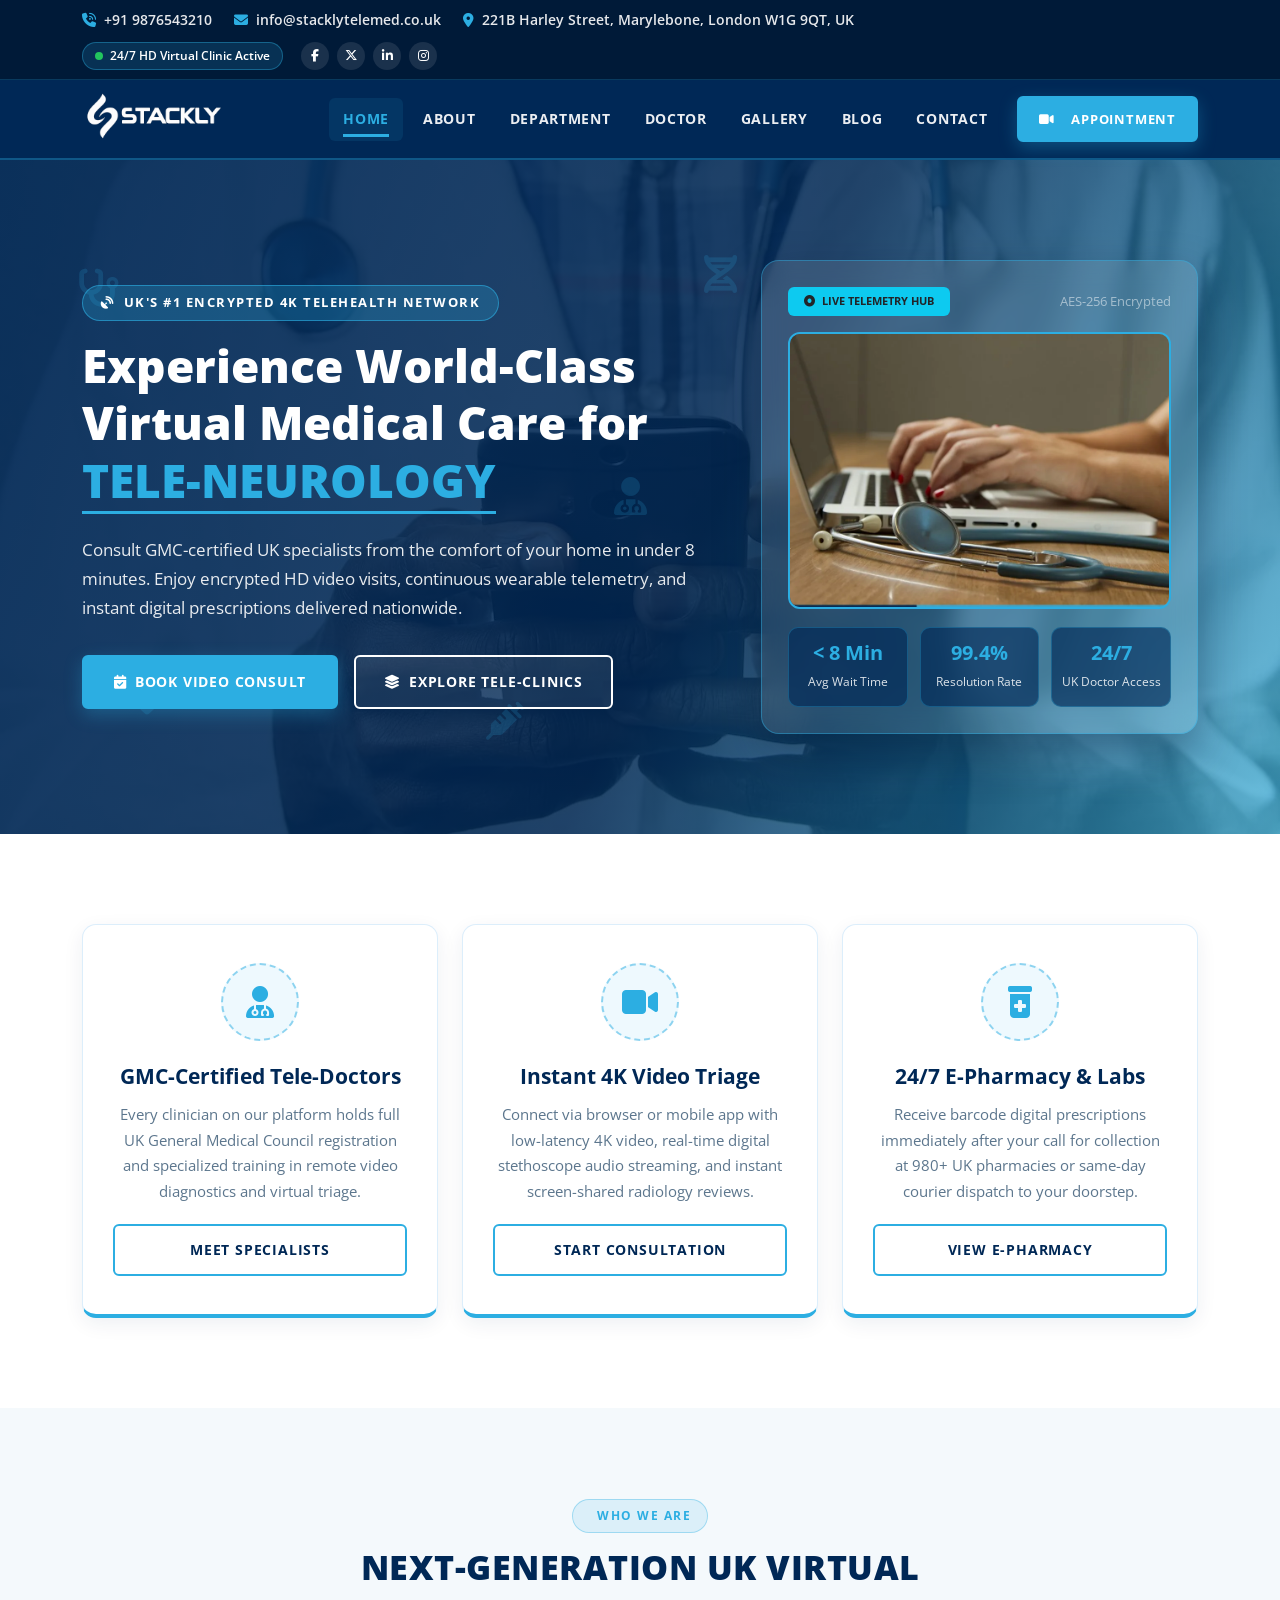
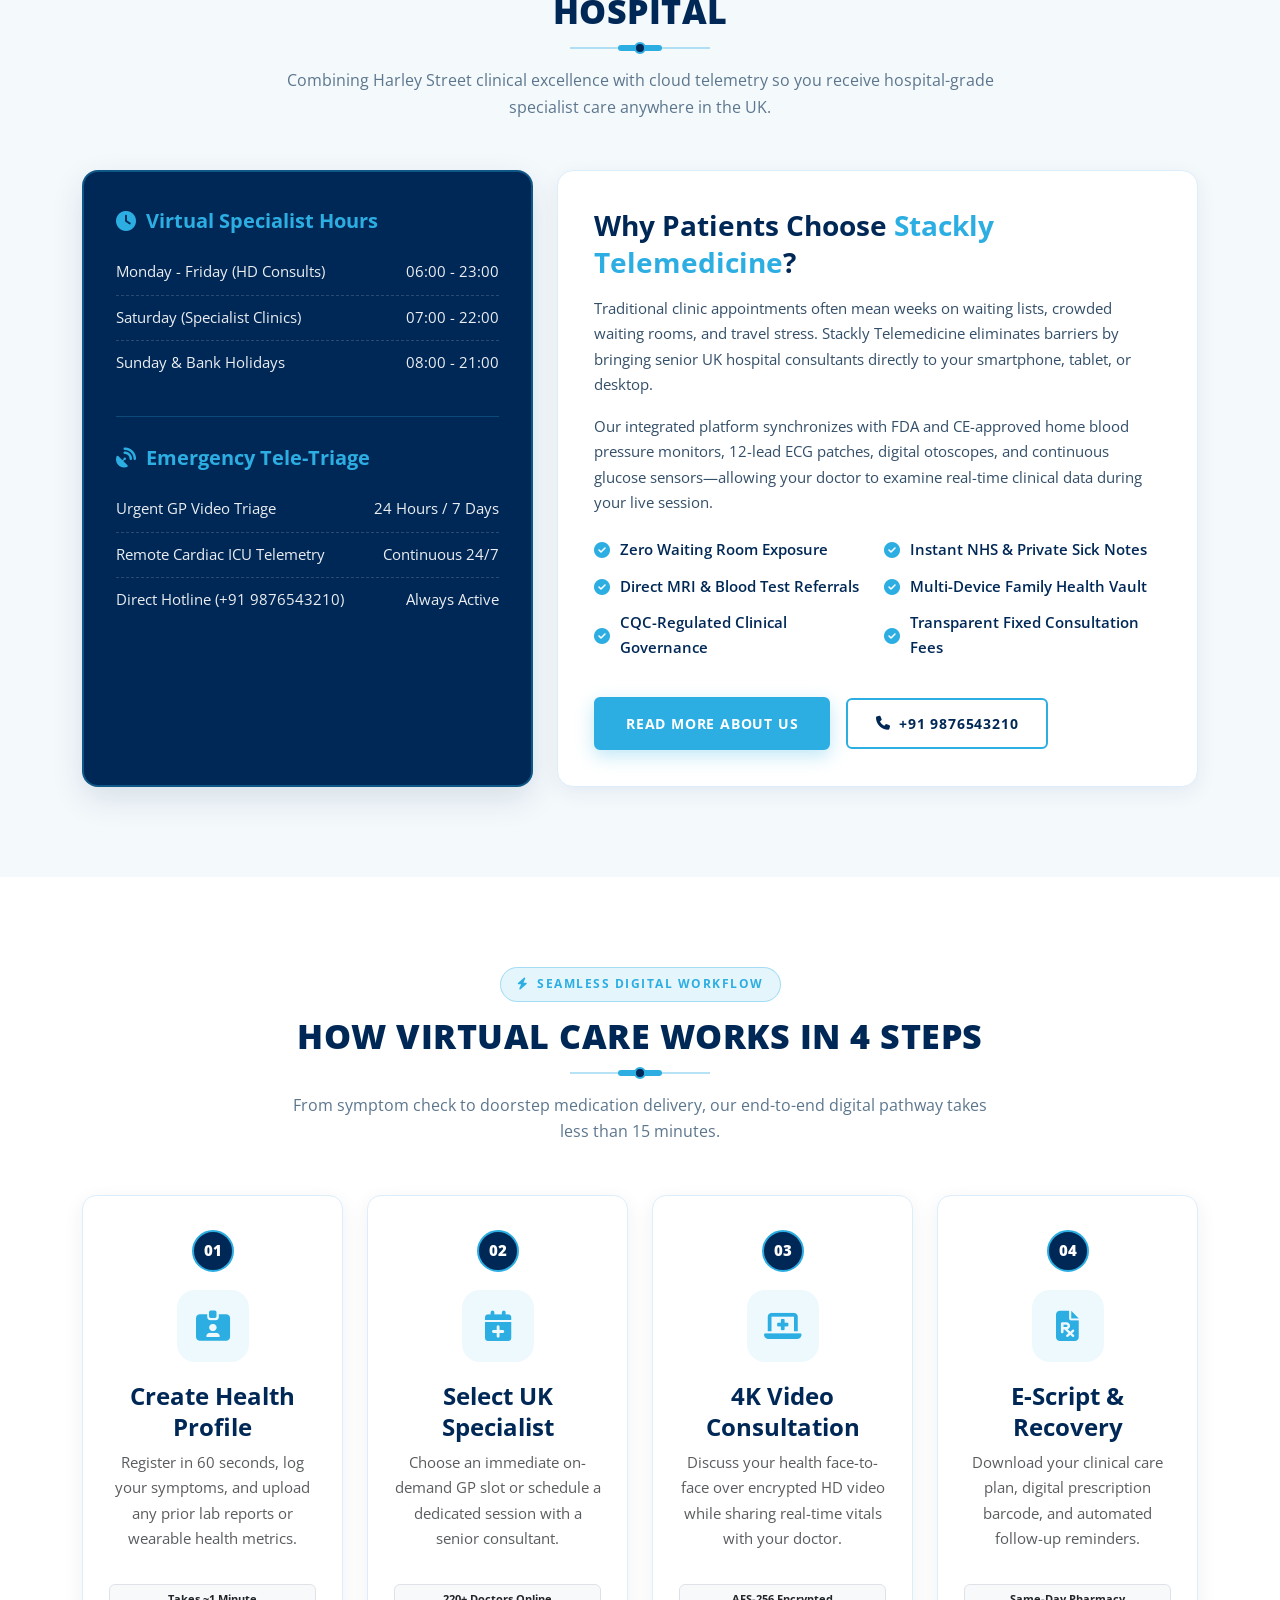
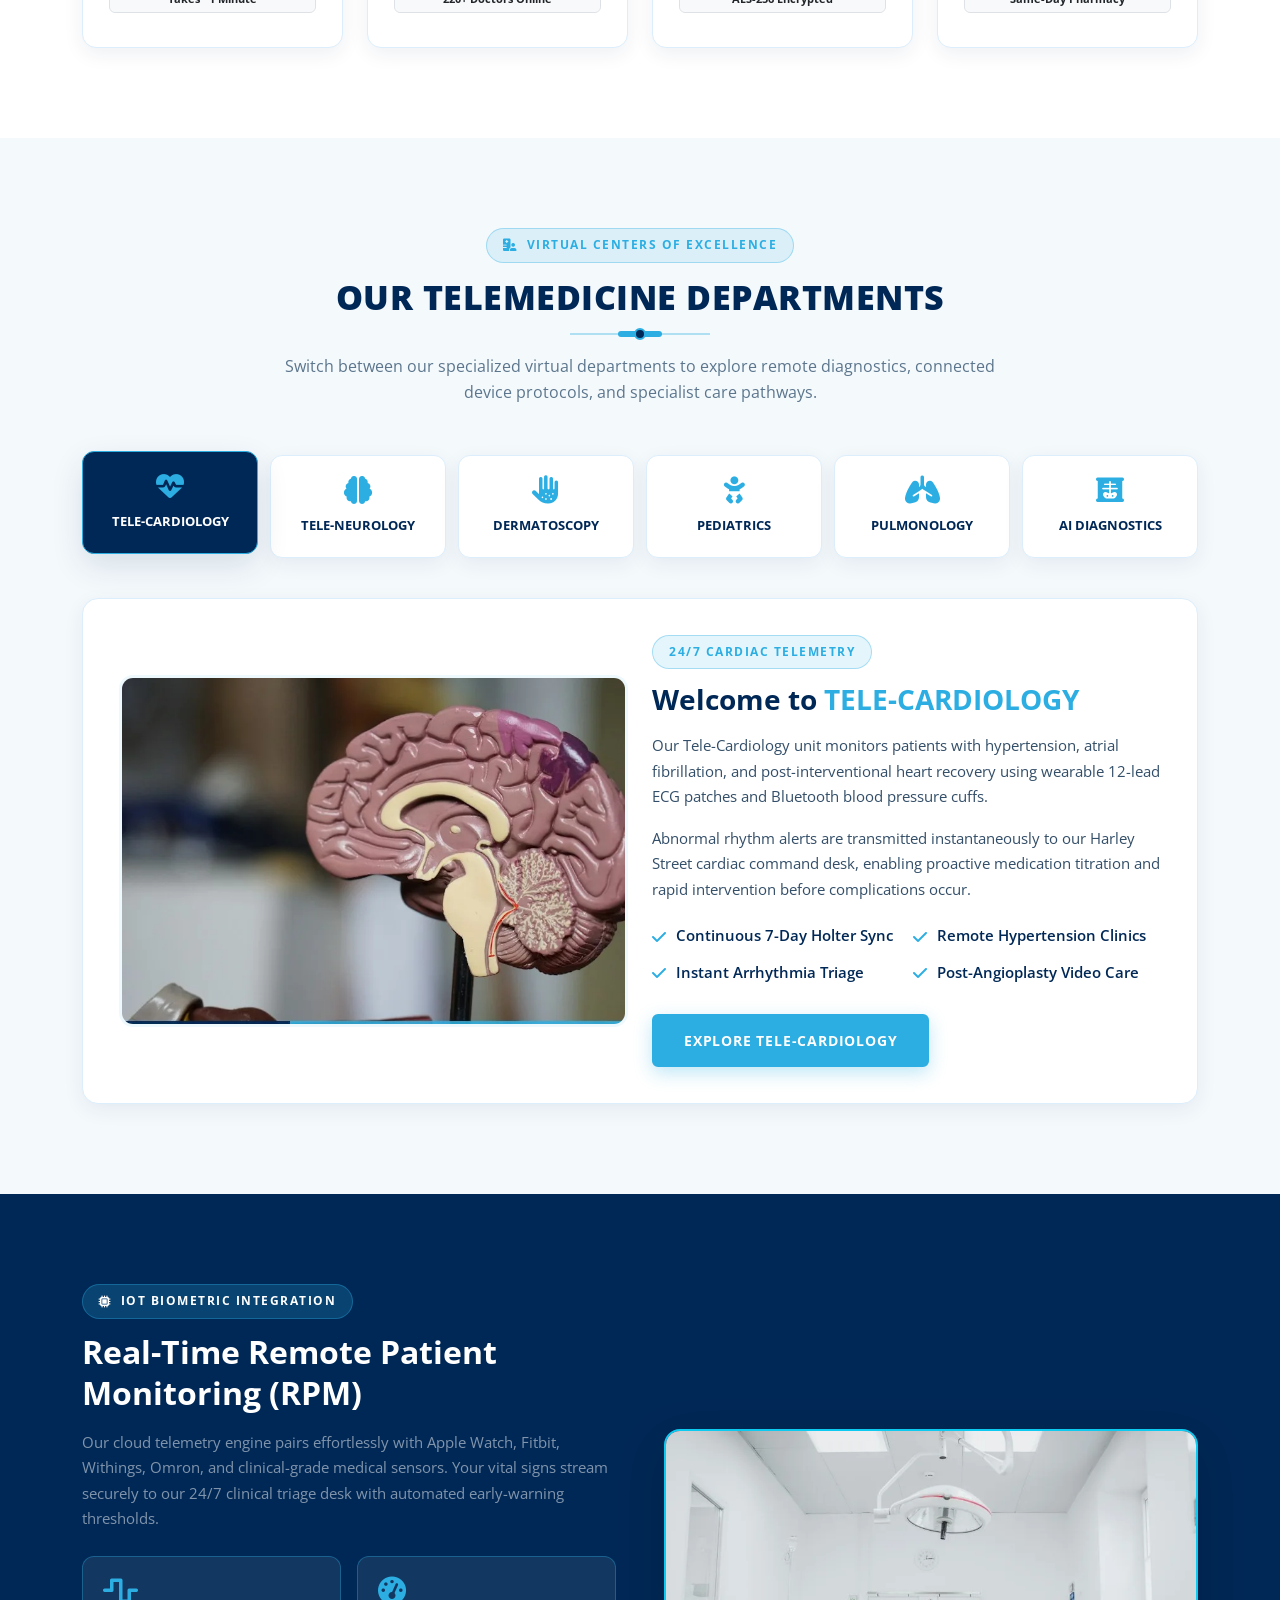
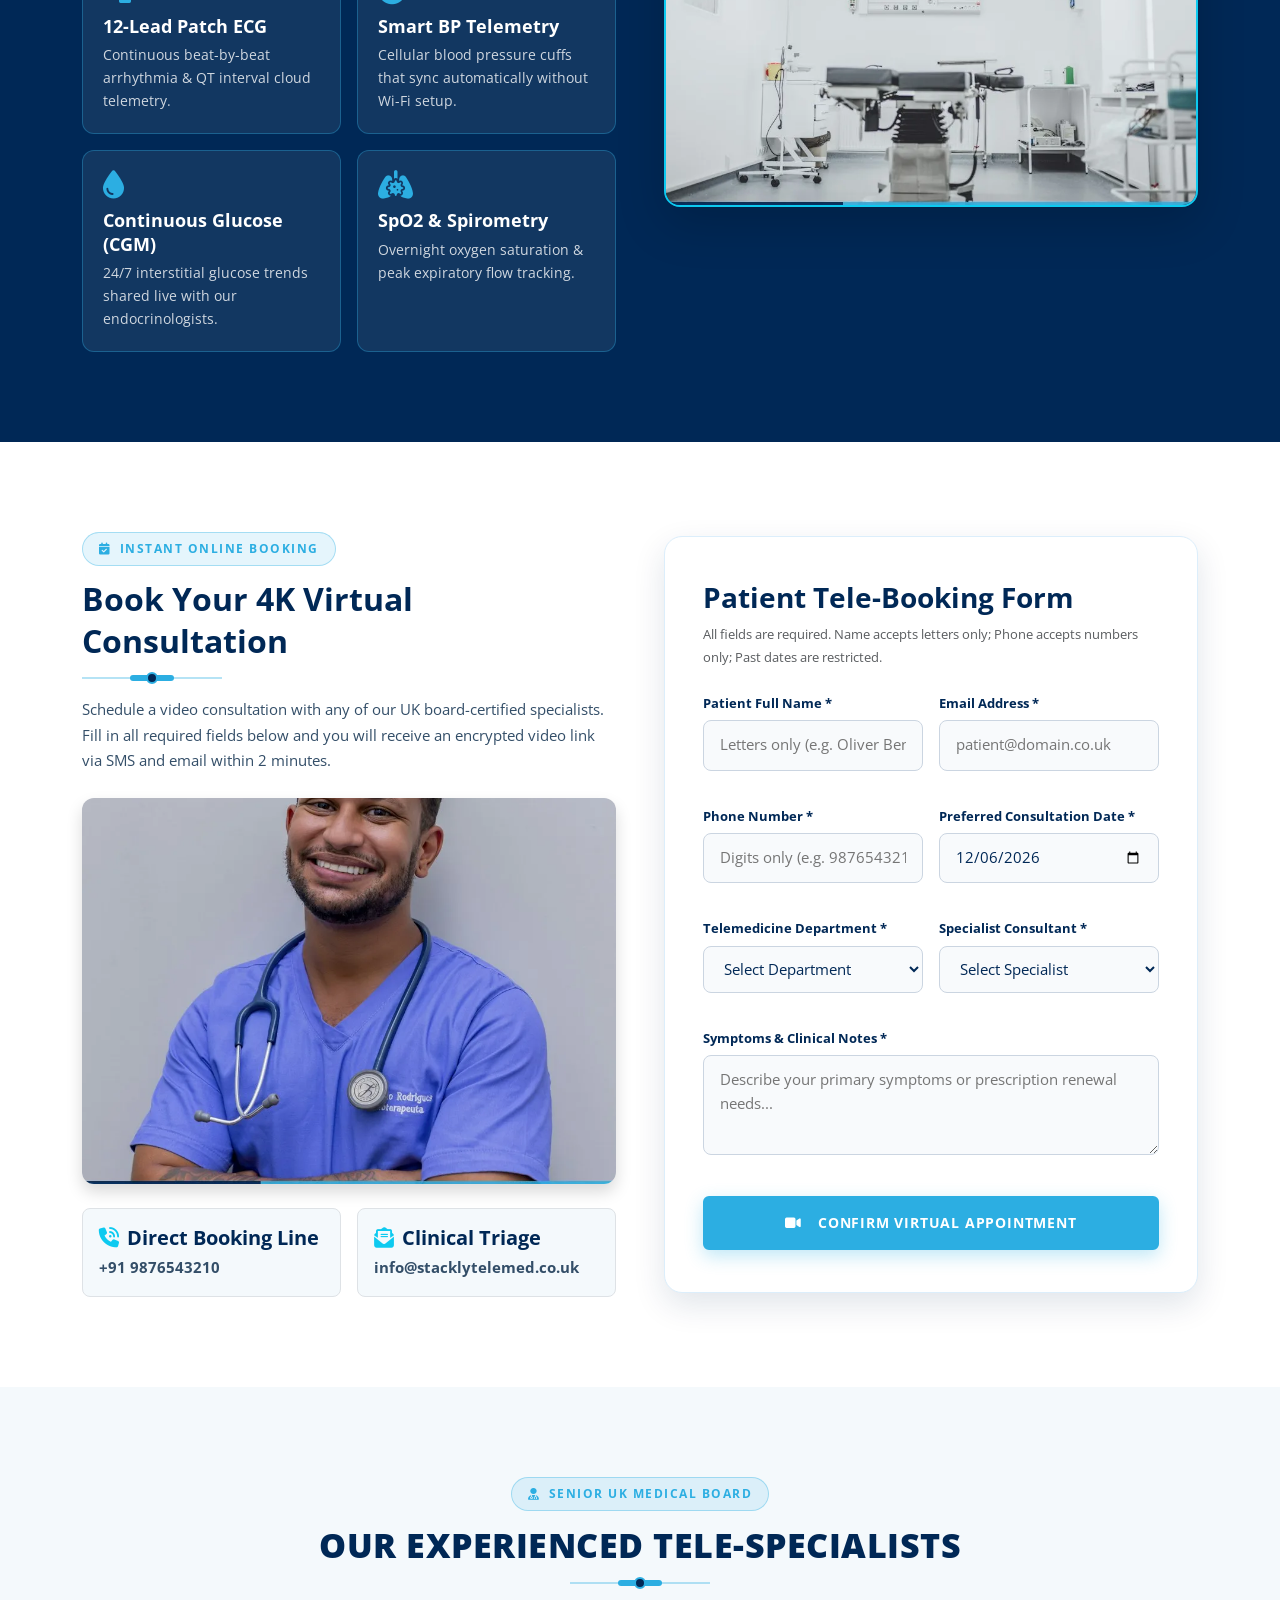
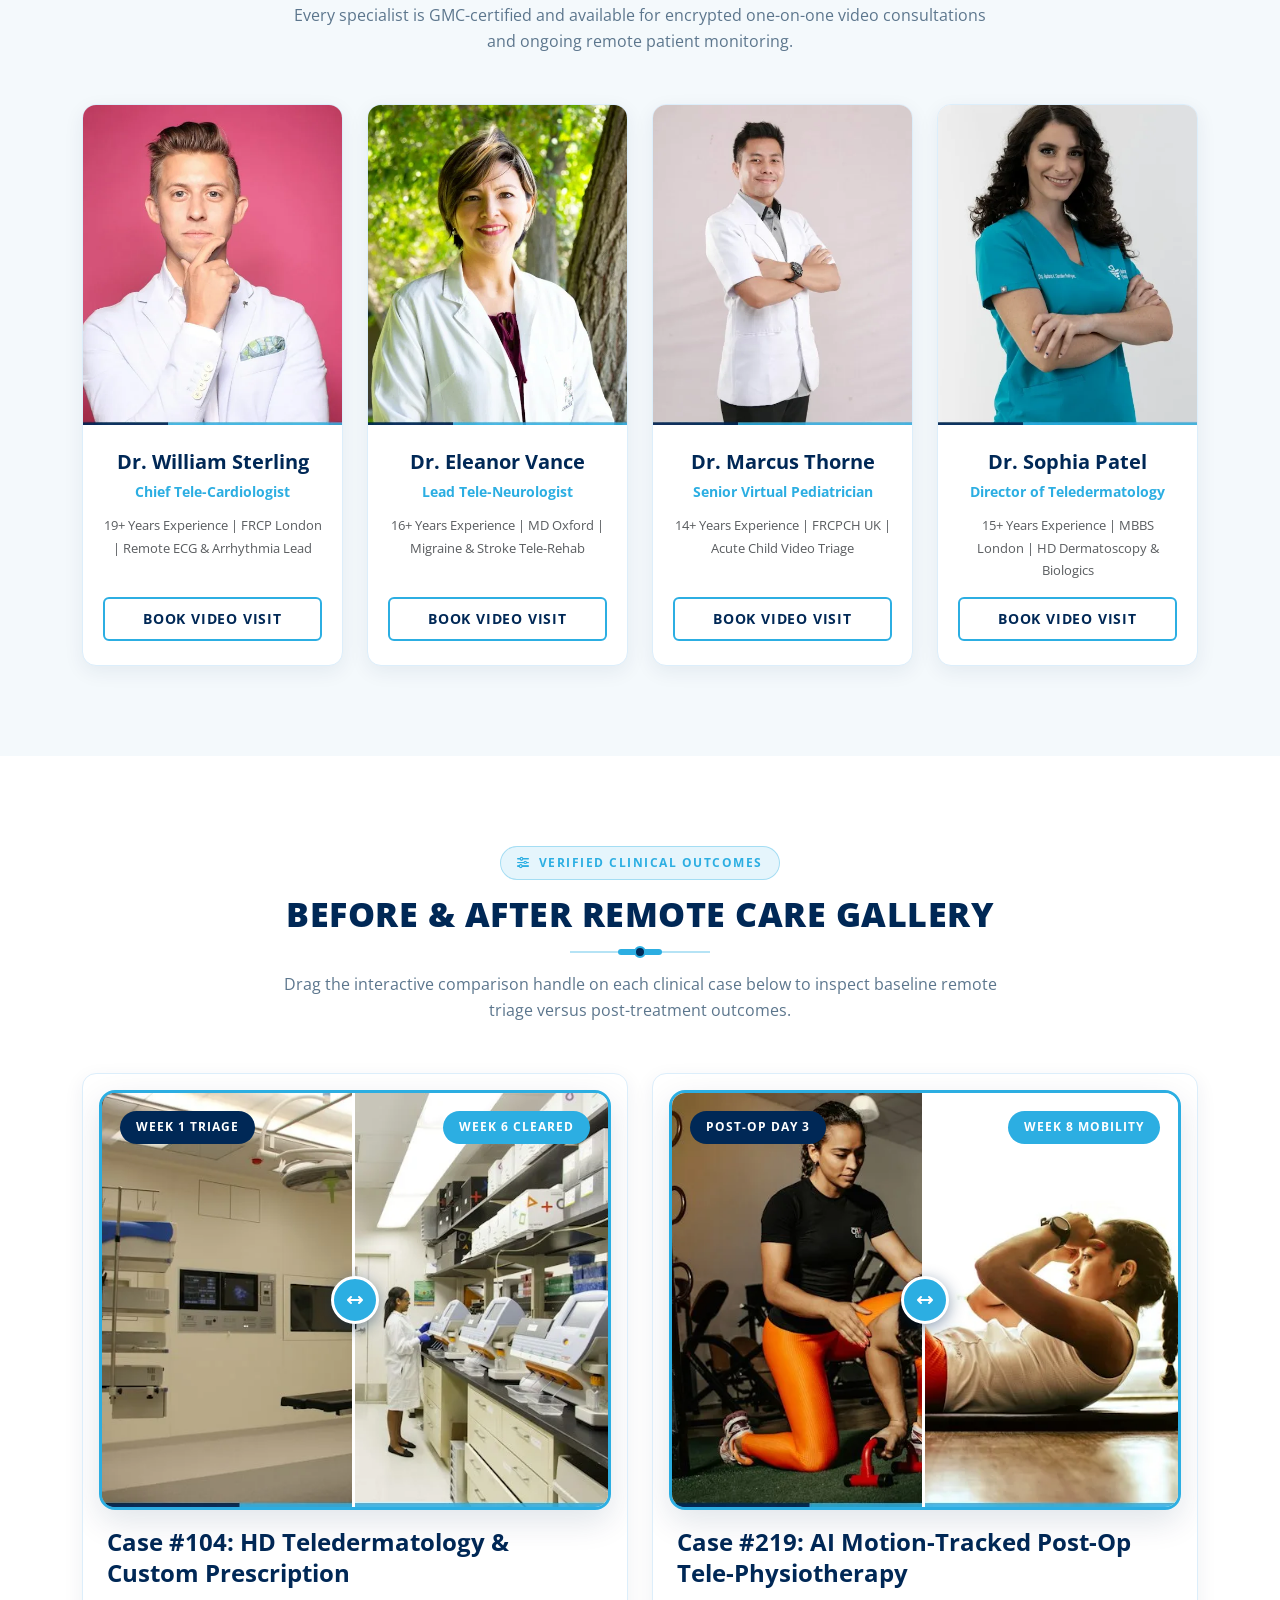
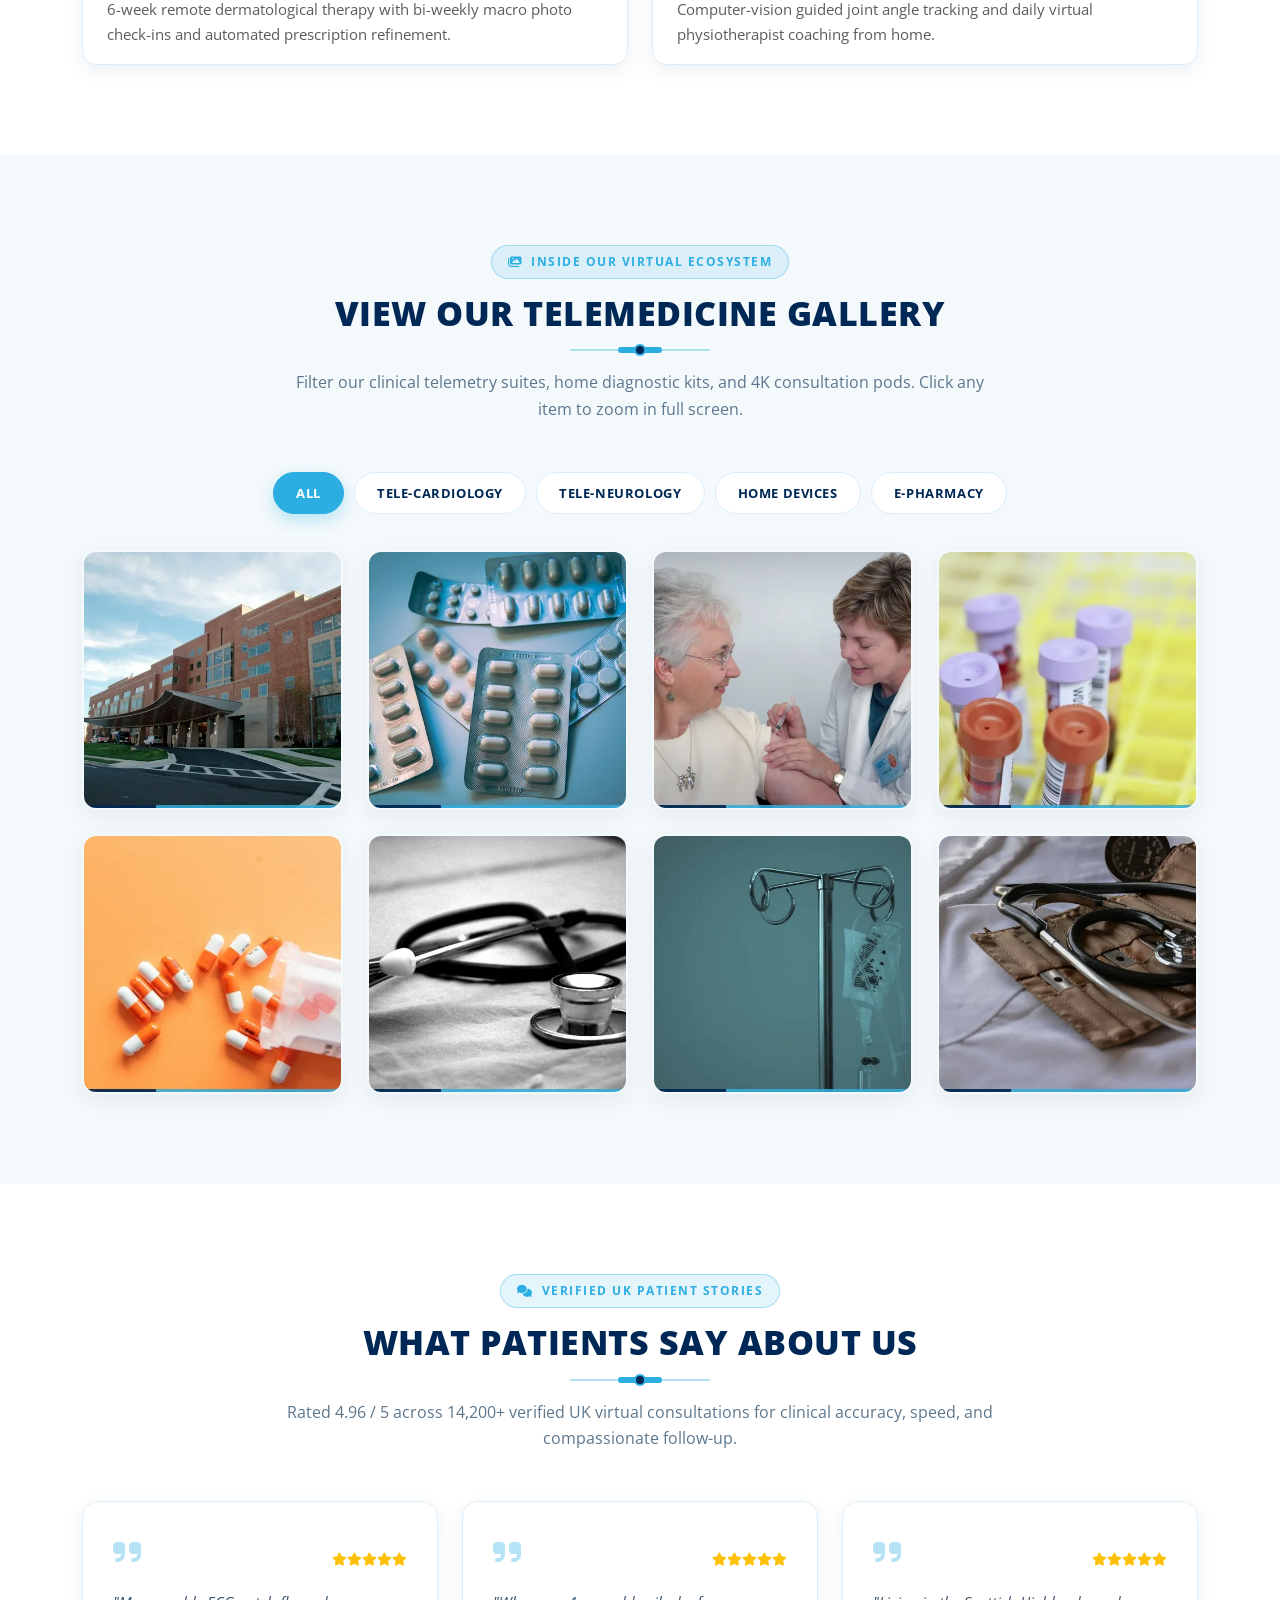
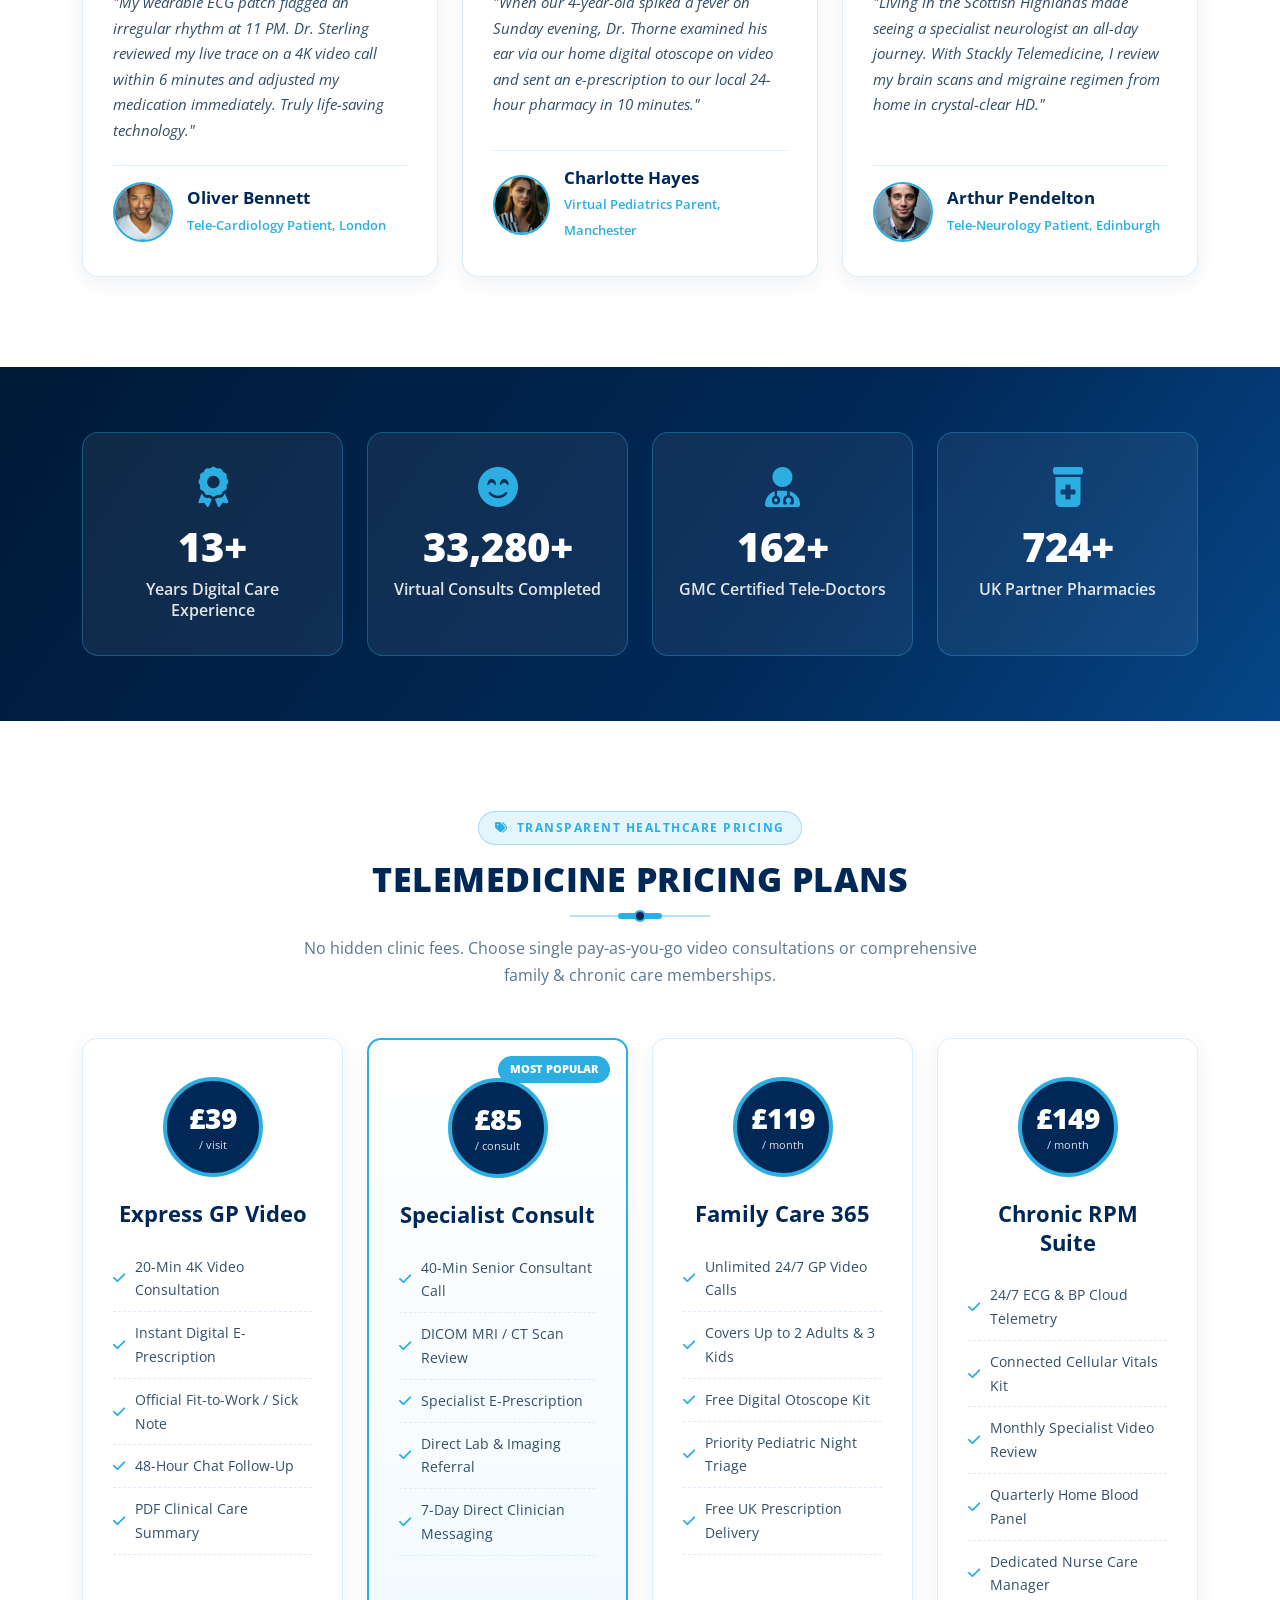
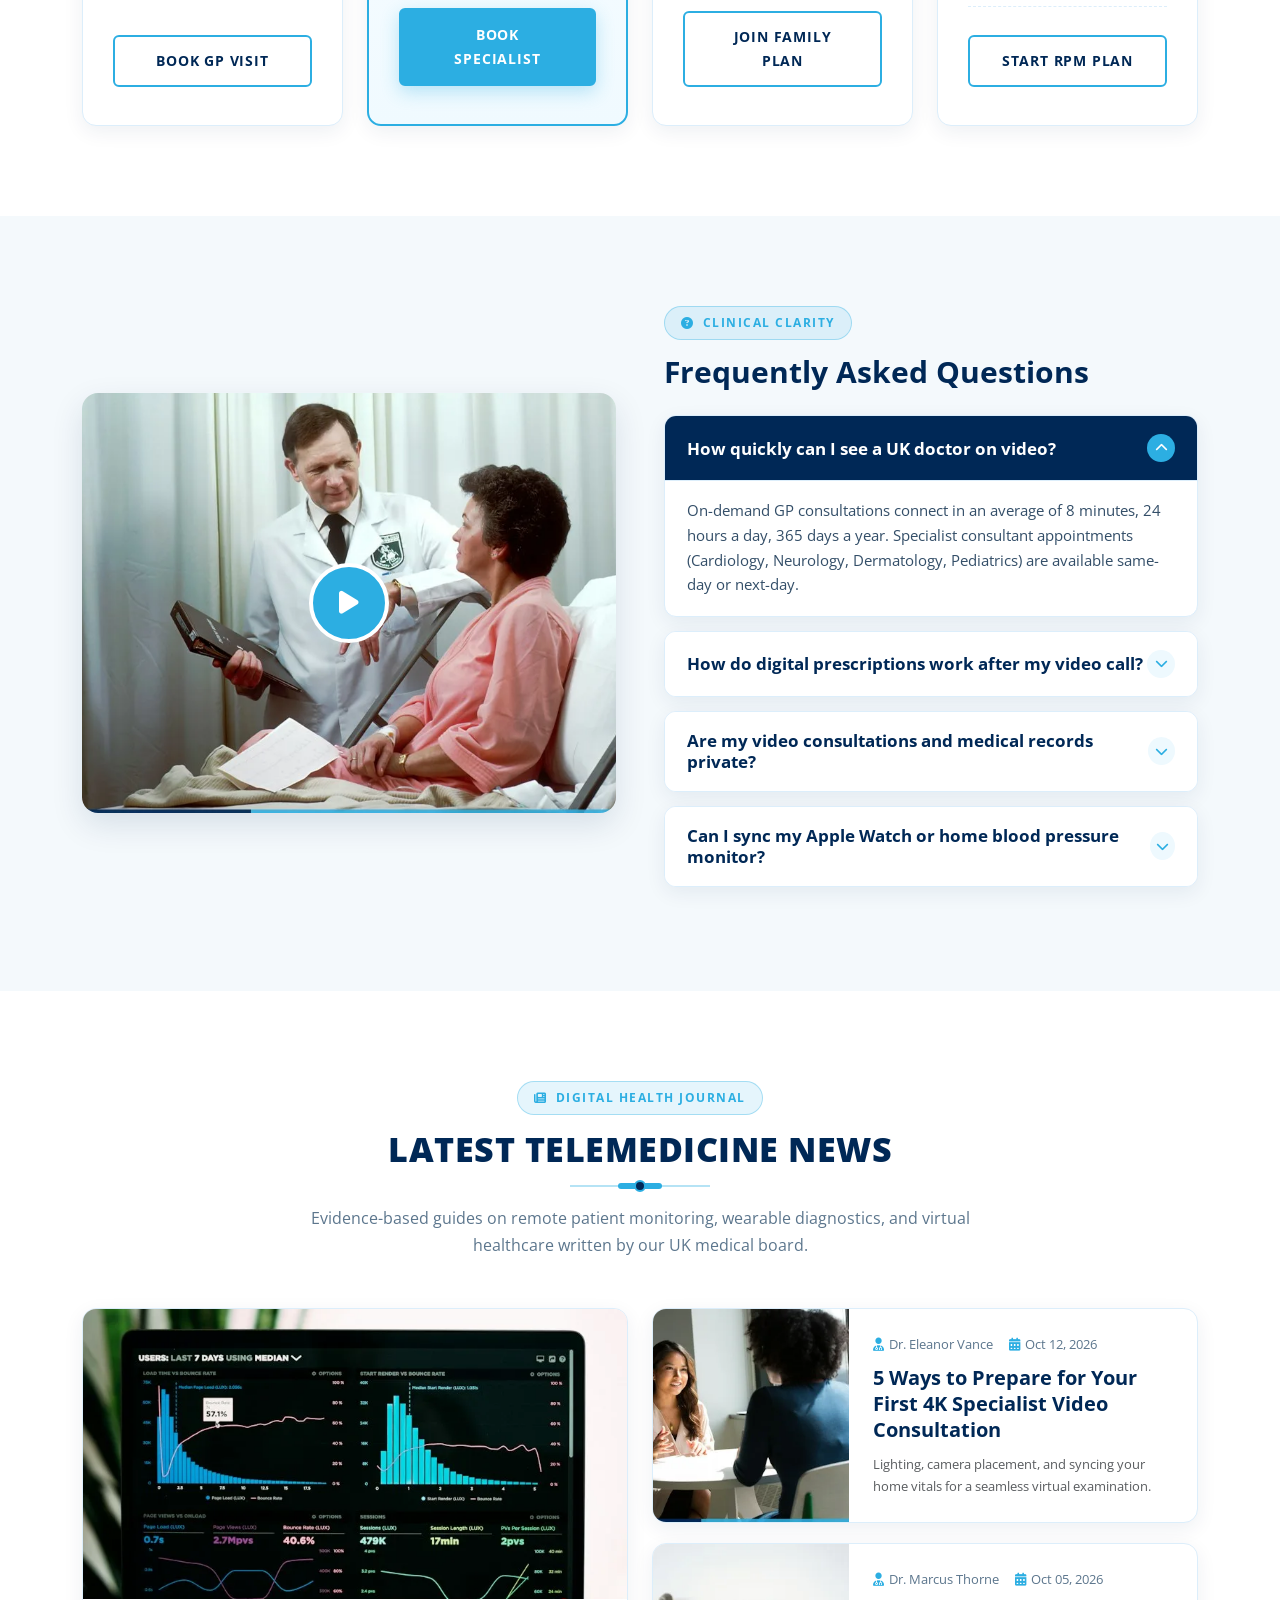
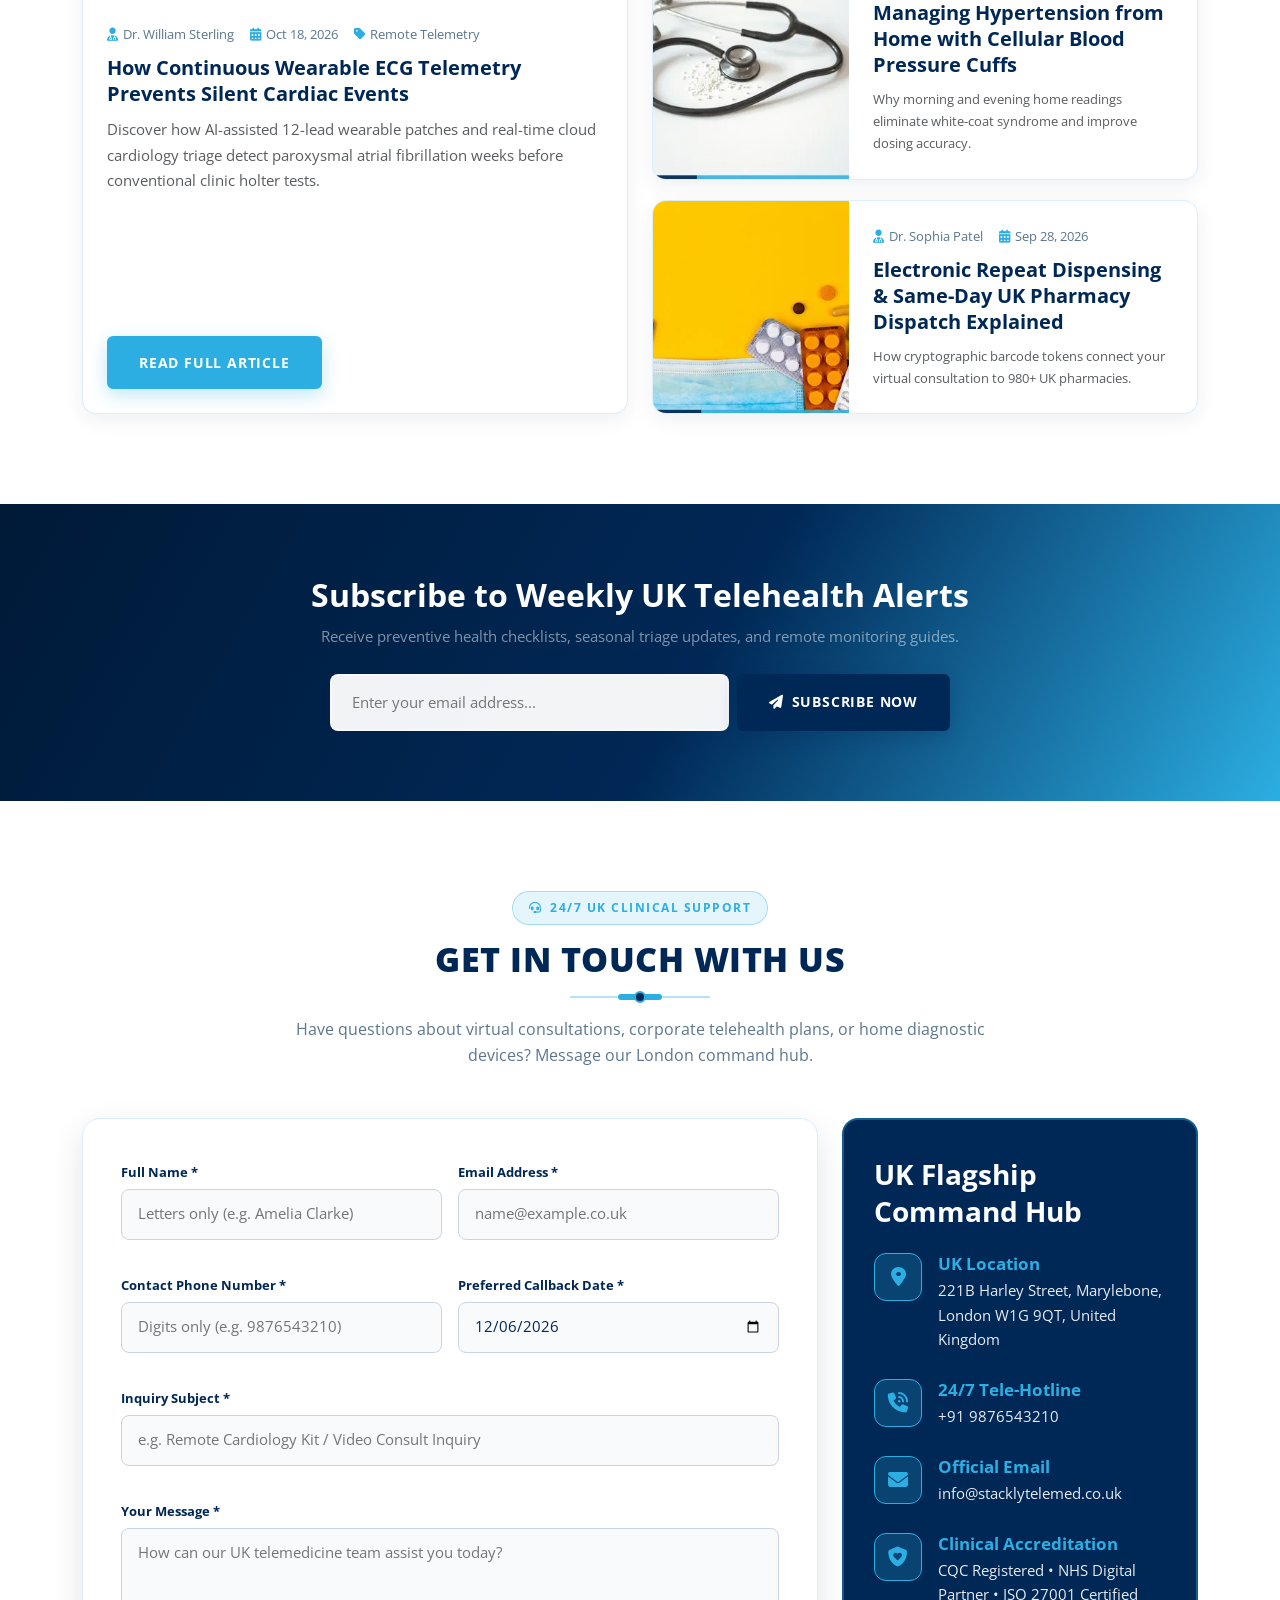
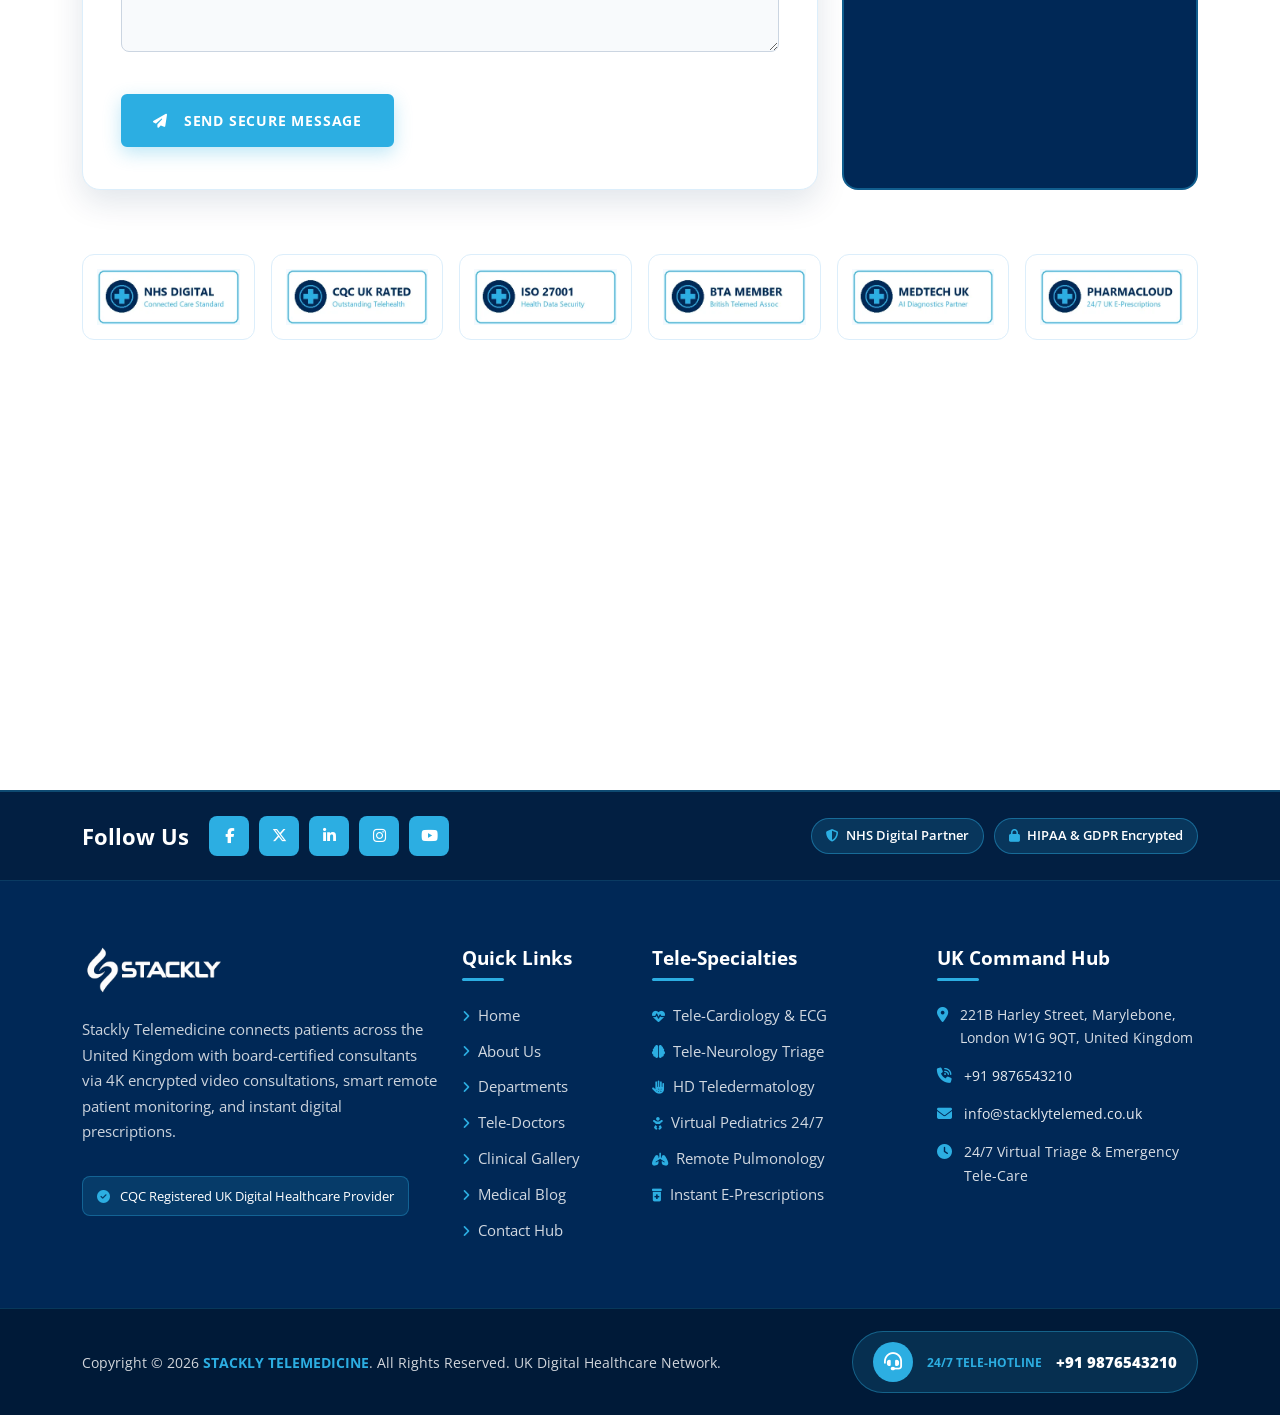
==== index.html @ a17b9da4 "first commit" ====
<!doctype html>
<html lang="en">
  <head>
    <meta charset="UTF-8" />
    <meta name="viewport" content="width=device-width, initial-scale=1.0" />
    <title>
      Stackly Telemedicine | 24/7 UK Virtual Healthcare &amp; Remote Specialist
      Clinic
    </title>
    <meta
      name="description"
      content="Connect with GMC-registered UK doctors in minutes via 4K video consultations, remote patient monitoring, and instant digital prescriptions with Stackly Telemedicine."
    />
    <!-- Favicon (logoStackly.webp as required) -->
    <link rel="icon" type="image/webp" href="assets/images/logoStackly.webp" />
    <link
      rel="shortcut icon"
      type="image/webp"
      href="assets/images/logoStackly.webp"
    />
    <link rel="apple-touch-icon" href="assets/images/logoStackly.webp" />

    <!-- Google Fonts: Open Sans -->
    <link rel="preconnect" href="https://fonts.googleapis.com" />
    <link rel="preconnect" href="https://fonts.gstatic.com" crossorigin />
    <link
      href="https://fonts.googleapis.com/css2?family=Open+Sans:ital,wght@0,400;0,500;0,600;0,700;0,800;1,400&display=swap"
      rel="stylesheet"
    />

    <!-- Bootstrap 5.3 CSS -->
    <link
      href="https://cdn.jsdelivr.net/npm/bootstrap@5.3.3/dist/css/bootstrap.min.css"
      rel="stylesheet"
    />
    <!-- Latest Font Awesome 6.5.2 (Includes new X Twitter icon fa-x-twitter) -->
    <link
      rel="stylesheet"
      href="https://cdnjs.cloudflare.com/ajax/libs/font-awesome/6.5.2/css/all.min.css"
    />
    <!-- Latest Bootstrap Icons -->
    <link
      rel="stylesheet"
      href="https://cdn.jsdelivr.net/npm/bootstrap-icons@1.11.3/font/bootstrap-icons.min.css"
    />

    <!-- Main & Home Stylesheet -->
    <link rel="stylesheet" href="assets/css/styles.css" />
  </head>
  <body>
    <!-- Common Header Component Container -->
    <div id="header-placeholder"></div>

    <main>
      <!-- ==================================================================
             SECTION 1: Hero Banner with Rotating Specialties & Floating Shapes
             ================================================================== -->
      <section
        class="hero"
        id="home"
        style="
          background-image: url(&quot;assets/images/home/hero-bg.webp&quot;);
        "
      >
        <div class="hero-overlay"></div>
        <div class="shap-wrap">
          <div class="shape"><i class="fa-solid fa-stethoscope"></i></div>
          <div class="shape"><i class="fa-solid fa-heart-pulse"></i></div>
          <div class="shape"><i class="fa-solid fa-laptop-medical"></i></div>
          <div class="shape"><i class="fa-solid fa-kit-medical"></i></div>
          <div class="shape"><i class="fa-solid fa-user-doctor"></i></div>
          <div class="shape"><i class="fa-solid fa-syringe"></i></div>
          <div class="shape"><i class="fa-solid fa-dna"></i></div>
        </div>
        <div class="container">
          <div class="row align-items-center g-5">
            <div class="col-lg-7">
              <div class="slider-text">
                <span class="tm-page-banner-badge">
                  <i class="fa-solid fa-satellite-dish"></i> UK's #1 Encrypted
                  4K Telehealth Network
                </span>
                <h1 class="tm-headline">
                  Experience World-Class <br />
                  Virtual Medical Care for <br />
                  <span class="tm-words-wrapper">
                    <b class="is-visible">TELE-CARDIOLOGY</b>
                    <b>TELE-NEUROLOGY</b>
                    <b>DERMATOSCOPY</b>
                    <b>VIRTUAL PEDIATRICS</b>
                    <b>REMOTE PULMONARY</b>
                    <b>AI DIAGNOSTICS</b>
                  </span>
                </h1>
                <p>
                  Consult GMC-certified UK specialists from the comfort of your
                  home in under 8 minutes. Enjoy encrypted HD video visits,
                  continuous wearable telemetry, and instant digital
                  prescriptions delivered nationwide.
                </p>
                <div class="tm-hero-btn">
                  <a href="#" class="tm-btn1">
                    <i class="fa-solid fa-calendar-check"></i> BOOK VIDEO
                    CONSULT
                  </a>
                  <a href="#" class="tm-btn-outline-light">
                    <i class="fa-solid fa-layer-group"></i> EXPLORE TELE-CLINICS
                  </a>
                </div>
              </div>
            </div>
            <div class="col-lg-5">
              <div class="tm-hero-live-card">
                <div
                  class="d-flex align-items-center justify-content-between mb-3"
                >
                  <span class="badge bg-info text-dark fw-bold px-3 py-2">
                    <i class="fa-solid fa-circle-dot me-1"></i> LIVE TELEMETRY
                    HUB
                  </span>
                  <span class="small text-white-50">AES-256 Encrypted</span>
                </div>
                <img
                  src="assets/images/home/about-telemed.webp"
                  alt="Live Telemedicine Consultation Suite"
                />
                <div class="tm-hero-stats-grid">
                  <div class="tm-hero-stat-item">
                    <h4>&lt; 8 Min</h4>
                    <span>Avg Wait Time</span>
                  </div>
                  <div class="tm-hero-stat-item">
                    <h4>99.4%</h4>
                    <span>Resolution Rate</span>
                  </div>
                  <div class="tm-hero-stat-item">
                    <h4>24/7</h4>
                    <span>UK Doctor Access</span>
                  </div>
                </div>
              </div>
            </div>
          </div>
        </div>
      </section>

      <!-- ==================================================================
             SECTION 2: Core Telemedicine Highlights (3 Icon Boxes Style1)
             ================================================================== -->
      <section class="tm-section-pad" id="highlights">
        <div class="container">
          <div class="row g-4">
            <div class="col-lg-4 col-md-6">
              <div class="tm-icon-box style1">
                <div>
                  <div class="tm-icon">
                    <i class="fa-solid fa-user-doctor"></i>
                  </div>
                  <h2 class="tm-icon-box-title">GMC-Certified Tele-Doctors</h2>
                  <p class="tm-icon-box-text">
                    Every clinician on our platform holds full UK General
                    Medical Council registration and specialized training in
                    remote video diagnostics and virtual triage.
                  </p>
                </div>
                <a href="#" class="tm-btn-outline w-100 mt-auto"
                  >MEET SPECIALISTS</a
                >
              </div>
            </div>
            <div class="col-lg-4 col-md-6">
              <div class="tm-icon-box style1">
                <div>
                  <div class="tm-icon"><i class="fa-solid fa-video"></i></div>
                  <h2 class="tm-icon-box-title">Instant 4K Video Triage</h2>
                  <p class="tm-icon-box-text">
                    Connect via browser or mobile app with low-latency 4K video,
                    real-time digital stethoscope audio streaming, and instant
                    screen-shared radiology reviews.
                  </p>
                </div>
                <a href="#" class="tm-btn-outline w-100 mt-auto"
                  >START CONSULTATION</a
                >
              </div>
            </div>
            <div class="col-lg-4 col-md-12">
              <div class="tm-icon-box style1">
                <div>
                  <div class="tm-icon">
                    <i class="fa-solid fa-prescription-bottle-medical"></i>
                  </div>
                  <h2 class="tm-icon-box-title">24/7 E-Pharmacy &amp; Labs</h2>
                  <p class="tm-icon-box-text">
                    Receive barcode digital prescriptions immediately after your
                    call for collection at 980+ UK pharmacies or same-day
                    courier dispatch to your doorstep.
                  </p>
                </div>
                <a href="#" class="tm-btn-outline w-100 mt-auto"
                  >VIEW E-PHARMACY</a
                >
              </div>
            </div>
          </div>
        </div>
      </section>

      <!-- ==================================================================
             SECTION 3: Who We Are & Virtual Clinic Schedule (Reference UI)
             ================================================================== -->
      <section class="tm-section-pad tm-gray-bg" id="about">
        <div class="container">
          <div class="tm-section-heading text-center">
            <span class="tm-section-badge"
              ><i class="fa-solid fa-Wave-square"></i> Who We Are</span
            >
            <h2>Next-Generation UK Virtual Hospital</h2>
            <div class="tm-section-seperator"><span></span></div>
            <p>
              Combining Harley Street clinical excellence with cloud telemetry
              so you receive hospital-grade specialist care anywhere in the UK.
            </p>
          </div>

          <div class="row g-4 align-items-stretch">
            <div class="col-lg-5">
              <div class="tm-shedule-wrap">
                <div class="tm-shedule">
                  <h3 class="tm-shedule-title">
                    <i class="fa-solid fa-clock"></i> Virtual Specialist Hours
                  </h3>
                  <ul class="tm-shedule-list">
                    <li>
                      <span>Monday - Friday (HD Consults)</span>
                      <span>06:00 - 23:00</span>
                    </li>
                    <li>
                      <span>Saturday (Specialist Clinics)</span>
                      <span>07:00 - 22:00</span>
                    </li>
                    <li>
                      <span>Sunday &amp; Bank Holidays</span>
                      <span>08:00 - 21:00</span>
                    </li>
                  </ul>
                </div>
                <div class="tm-shedule">
                  <h3 class="tm-shedule-title">
                    <i class="fa-solid fa-satellite-dish"></i> Emergency
                    Tele-Triage
                  </h3>
                  <ul class="tm-shedule-list">
                    <li>
                      <span>Urgent GP Video Triage</span>
                      <span>24 Hours / 7 Days</span>
                    </li>
                    <li>
                      <span>Remote Cardiac ICU Telemetry</span>
                      <span>Continuous 24/7</span>
                    </li>
                    <li>
                      <span>Direct Hotline (+91 9876543210)</span>
                      <span>Always Active</span>
                    </li>
                  </ul>
                </div>
              </div>
            </div>
            <div class="col-lg-7">
              <div
                class="tm-about-card d-flex flex-column justify-content-between"
              >
                <div>
                  <h3 class="tm-about-title">
                    Why Patients Choose <span>Stackly Telemedicine</span>?
                  </h3>
                  <p>
                    Traditional clinic appointments often mean weeks on waiting
                    lists, crowded waiting rooms, and travel stress. Stackly
                    Telemedicine eliminates barriers by bringing senior UK
                    hospital consultants directly to your smartphone, tablet, or
                    desktop.
                  </p>
                  <p>
                    Our integrated platform synchronizes with FDA and
                    CE-approved home blood pressure monitors, 12-lead ECG
                    patches, digital otoscopes, and continuous glucose
                    sensors—allowing your doctor to examine real-time clinical
                    data during your live session.
                  </p>
                  <ul class="tm-about-feature-list">
                    <li>
                      <i class="fa-solid fa-circle-check"></i> Zero Waiting Room
                      Exposure
                    </li>
                    <li>
                      <i class="fa-solid fa-circle-check"></i> Instant NHS &amp;
                      Private Sick Notes
                    </li>
                    <li>
                      <i class="fa-solid fa-circle-check"></i> Direct MRI &amp;
                      Blood Test Referrals
                    </li>
                    <li>
                      <i class="fa-solid fa-circle-check"></i> Multi-Device
                      Family Health Vault
                    </li>
                    <li>
                      <i class="fa-solid fa-circle-check"></i> CQC-Regulated
                      Clinical Governance
                    </li>
                    <li>
                      <i class="fa-solid fa-circle-check"></i> Transparent Fixed
                      Consultation Fees
                    </li>
                  </ul>
                </div>
                <div class="d-flex flex-wrap gap-3 align-items-center mt-2">
                  <a href="#" class="tm-btn1">READ MORE ABOUT US</a>
                  <a href="#" class="tm-btn-outline"
                    ><i class="fa-solid fa-phone"></i> +91 9876543210</a
                  >
                </div>
              </div>
            </div>
          </div>
        </div>
      </section>

      <!-- ==================================================================
             SECTION 4: 4-Step How Telemedicine Works Journey
             ================================================================== -->
      <section class="tm-section-pad" id="how-it-works">
        <div class="container">
          <div class="tm-section-heading text-center">
            <span class="tm-section-badge"
              ><i class="fa-solid fa-bolt"></i> Seamless Digital Workflow</span
            >
            <h2>How Virtual Care Works in 4 Steps</h2>
            <div class="tm-section-seperator"><span></span></div>
            <p>
              From symptom check to doorstep medication delivery, our end-to-end
              digital pathway takes less than 15 minutes.
            </p>
          </div>

          <div class="row g-4">
            <div class="col-lg-3 col-md-6">
              <div class="tm-card tm-step-card">
                <div>
                  <span class="tm-step-number">01</span>
                  <div class="tm-step-icon">
                    <i class="fa-solid fa-id-card-clip"></i>
                  </div>
                  <h4>Create Health Profile</h4>
                  <p class="text-muted">
                    Register in 60 seconds, log your symptoms, and upload any
                    prior lab reports or wearable health metrics.
                  </p>
                </div>
                <span class="badge bg-light text-dark border mt-3 py-2"
                  >Takes ~1 Minute</span
                >
              </div>
            </div>
            <div class="col-lg-3 col-md-6">
              <div class="tm-card tm-step-card">
                <div>
                  <span class="tm-step-number">02</span>
                  <div class="tm-step-icon">
                    <i class="fa-solid fa-calendar-plus"></i>
                  </div>
                  <h4>Select UK Specialist</h4>
                  <p class="text-muted">
                    Choose an immediate on-demand GP slot or schedule a
                    dedicated session with a senior consultant.
                  </p>
                </div>
                <span class="badge bg-light text-dark border mt-3 py-2"
                  >220+ Doctors Online</span
                >
              </div>
            </div>
            <div class="col-lg-3 col-md-6">
              <div class="tm-card tm-step-card">
                <div>
                  <span class="tm-step-number">03</span>
                  <div class="tm-step-icon">
                    <i class="fa-solid fa-laptop-medical"></i>
                  </div>
                  <h4>4K Video Consultation</h4>
                  <p class="text-muted">
                    Discuss your health face-to-face over encrypted HD video
                    while sharing real-time vitals with your doctor.
                  </p>
                </div>
                <span class="badge bg-light text-dark border mt-3 py-2"
                  >AES-256 Encrypted</span
                >
              </div>
            </div>
            <div class="col-lg-3 col-md-6">
              <div class="tm-card tm-step-card">
                <div>
                  <span class="tm-step-number">04</span>
                  <div class="tm-step-icon">
                    <i class="fa-solid fa-file-prescription"></i>
                  </div>
                  <h4>E-Script &amp; Recovery</h4>
                  <p class="text-muted">
                    Download your clinical care plan, digital prescription
                    barcode, and automated follow-up reminders.
                  </p>
                </div>
                <span class="badge bg-light text-dark border mt-3 py-2"
                  >Same-Day Pharmacy</span
                >
              </div>
            </div>
          </div>
        </div>
      </section>

      <!-- ==================================================================
             SECTION 5: Our Telemedicine Departments (6 Interactive Tabs)
             ================================================================== -->
      <section class="tm-section-pad tm-gray-bg" id="department">
        <div class="container">
          <div class="tm-section-heading text-center">
            <span class="tm-section-badge"
              ><i class="fa-solid fa-hospital-user"></i> Virtual Centers of
              Excellence</span
            >
            <h2>Our Telemedicine Departments</h2>
            <div class="tm-section-seperator"><span></span></div>
            <p>
              Switch between our specialized virtual departments to explore
              remote diagnostics, connected device protocols, and specialist
              care pathways.
            </p>
          </div>

          <div class="tm-tab-wrap">
            <div class="tm-tabs-wrap">
              <ul class="tabs">
                <li class="current">
                  <i class="fa-solid fa-heart-pulse"></i>TELE-CARDIOLOGY
                </li>
                <li><i class="fa-solid fa-brain"></i>TELE-NEUROLOGY</li>
                <li><i class="fa-solid fa-hand-dots"></i>DERMATOSCOPY</li>
                <li><i class="fa-solid fa-baby"></i>PEDIATRICS</li>
                <li><i class="fa-solid fa-lungs"></i>PULMONOLOGY</li>
                <li><i class="fa-solid fa-x-ray"></i>AI DIAGNOSTICS</li>
              </ul>
            </div>

            <div class="tm-tab-content">
              <!-- Tab 1: Tele-Cardiology -->
              <div class="tm-tabs-item active">
                <div class="row g-4 align-items-center">
                  <div class="col-lg-6">
                    <div class="tm-dept-img">
                      <img
                        src="assets/images/home/dept-telecardiology.webp"
                        alt="Tele-Cardiology & Remote ECG Monitoring"
                      />
                    </div>
                  </div>
                  <div class="col-lg-6">
                    <span class="tm-section-badge">24/7 Cardiac Telemetry</span>
                    <h3 class="tm-about-title">
                      Welcome to <span>TELE-CARDIOLOGY</span>
                    </h3>
                    <p>
                      Our Tele-Cardiology unit monitors patients with
                      hypertension, atrial fibrillation, and post-interventional
                      heart recovery using wearable 12-lead ECG patches and
                      Bluetooth blood pressure cuffs.
                    </p>
                    <p>
                      Abnormal rhythm alerts are transmitted instantaneously to
                      our Harley Street cardiac command desk, enabling proactive
                      medication titration and rapid intervention before
                      complications occur.
                    </p>
                    <ul class="tm-about-feature-list">
                      <li>
                        <i class="fa-solid fa-check"></i> Continuous 7-Day
                        Holter Sync
                      </li>
                      <li>
                        <i class="fa-solid fa-check"></i> Remote Hypertension
                        Clinics
                      </li>
                      <li>
                        <i class="fa-solid fa-check"></i> Instant Arrhythmia
                        Triage
                      </li>
                      <li>
                        <i class="fa-solid fa-check"></i> Post-Angioplasty Video
                        Care
                      </li>
                    </ul>
                    <a href="#" class="tm-btn1">EXPLORE TELE-CARDIOLOGY</a>
                  </div>
                </div>
              </div>

              <!-- Tab 2: Tele-Neurology -->
              <div class="tm-tabs-item">
                <div class="row g-4 align-items-center">
                  <div class="col-lg-6">
                    <div class="tm-dept-img">
                      <img
                        src="assets/images/home/dept-teleneurology.webp"
                        alt="Tele-Neurology & Cognitive Care"
                      />
                    </div>
                  </div>
                  <div class="col-lg-6">
                    <span class="tm-section-badge"
                      >Neurological Video Triage</span
                    >
                    <h3 class="tm-about-title">
                      Welcome to <span>TELE-NEUROLOGY</span>
                    </h3>
                    <p>
                      Manage chronic migraines, epilepsy, neuropathy, and
                      post-stroke rehabilitation through structured video
                      neurological assessments and cloud-shared MRI/CT
                      neuroimaging review.
                    </p>
                    <p>
                      Our consultant neurologists track digital seizure diaries,
                      cognitive response scores, and sleep architecture data to
                      personalize your long-term neurological therapy.
                    </p>
                    <ul class="tm-about-feature-list">
                      <li>
                        <i class="fa-solid fa-check"></i> Migraine &amp;
                        Headache Clinic
                      </li>
                      <li>
                        <i class="fa-solid fa-check"></i> Epilepsy Medication
                        Review
                      </li>
                      <li>
                        <i class="fa-solid fa-check"></i> Cloud MRI Second
                        Opinions
                      </li>
                      <li>
                        <i class="fa-solid fa-check"></i> Post-Stroke Speech
                        Rehab
                      </li>
                    </ul>
                    <a href="#" class="tm-btn1">EXPLORE TELE-NEUROLOGY</a>
                  </div>
                </div>
              </div>

              <!-- Tab 3: Tele-Dermatology -->
              <div class="tm-tabs-item">
                <div class="row g-4 align-items-center">
                  <div class="col-lg-6">
                    <div class="tm-dept-img">
                      <img
                        src="assets/images/home/dept-teledermatology.webp"
                        alt="Tele-Dermatology HD Skin Screening"
                      />
                    </div>
                  </div>
                  <div class="col-lg-6">
                    <span class="tm-section-badge"
                      >High-Resolution Dermatoscopy</span
                    >
                    <h3 class="tm-about-title">
                      Welcome to <span>DERMATOSCOPY CARE</span>
                    </h3>
                    <p>
                      Upload macro photos or connect a clip-on smartphone
                      dermatoscope for rapid evaluation of moles, eczema,
                      psoriasis, rosacea, and acne by UK consultant
                      dermatologists.
                    </p>
                    <p>
                      Receive custom prescription topical formulations
                      dispatched straight to your home and track visible skin
                      clearing week-by-week in your secure patient portal.
                    </p>
                    <ul class="tm-about-feature-list">
                      <li>
                        <i class="fa-solid fa-check"></i> AI-Assisted Mole
                        Mapping
                      </li>
                      <li>
                        <i class="fa-solid fa-check"></i> Custom Acne &amp;
                        Rosacea Plans
                      </li>
                      <li>
                        <i class="fa-solid fa-check"></i> Eczema Flare Triage in
                        2 Hrs
                      </li>
                      <li>
                        <i class="fa-solid fa-check"></i> Hair &amp; Scalp
                        Trichology
                      </li>
                    </ul>
                    <a href="#" class="tm-btn1">EXPLORE DERMATOSCOPY</a>
                  </div>
                </div>
              </div>

              <!-- Tab 4: Virtual Pediatrics -->
              <div class="tm-tabs-item">
                <div class="row g-4 align-items-center">
                  <div class="col-lg-6">
                    <div class="tm-dept-img">
                      <img
                        src="assets/images/home/dept-pediatrics.webp"
                        alt="Virtual Pediatric Care"
                      />
                    </div>
                  </div>
                  <div class="col-lg-6">
                    <span class="tm-section-badge"
                      >Child &amp; Infant Telehealth</span
                    >
                    <h3 class="tm-about-title">
                      Welcome to <span>VIRTUAL PEDIATRICS</span>
                    </h3>
                    <p>
                      When your child develops a sudden fever, rash, earache, or
                      croup at midnight, our pediatricians are online within
                      minutes to guide parents calmly and accurately.
                    </p>
                    <p>
                      Compatible with home digital ear otoscopes and non-contact
                      thermometers, giving parents peace of mind without
                      late-night trips to urgent care centers.
                    </p>
                    <ul class="tm-about-feature-list">
                      <li>
                        <i class="fa-solid fa-check"></i> 24/7 Pediatric Fever
                        Triage
                      </li>
                      <li>
                        <i class="fa-solid fa-check"></i> Infant Nutrition &amp;
                        Allergy
                      </li>
                      <li>
                        <i class="fa-solid fa-check"></i> Home Otoscope Ear
                        Checks
                      </li>
                      <li>
                        <i class="fa-solid fa-check"></i> Developmental
                        Milestones
                      </li>
                    </ul>
                    <a href="#" class="tm-btn1">EXPLORE PEDIATRICS</a>
                  </div>
                </div>
              </div>

              <!-- Tab 5: Tele-Pulmonology -->
              <div class="tm-tabs-item">
                <div class="row g-4 align-items-center">
                  <div class="col-lg-6">
                    <div class="tm-dept-img">
                      <img
                        src="assets/images/home/dept-pulmonology.webp"
                        alt="Tele-Pulmonology & Respiratory Care"
                      />
                    </div>
                  </div>
                  <div class="col-lg-6">
                    <span class="tm-section-badge"
                      >Connected Respiratory Care</span
                    >
                    <h3 class="tm-about-title">
                      Welcome to <span>TELE-PULMONOLOGY</span>
                    </h3>
                    <p>
                      Breathe easier with connected Bluetooth spirometers, smart
                      inhaler adherence sensors, and overnight pulse oximetry
                      for asthma, COPD, and sleep apnea management.
                    </p>
                    <p>
                      Our respiratory specialists review your FEV1 lung capacity
                      curves remotely and adjust inhaler therapy proactively
                      during seasonal pollen or winter triggers.
                    </p>
                    <ul class="tm-about-feature-list">
                      <li>
                        <i class="fa-solid fa-check"></i> Home Bluetooth
                        Spirometry
                      </li>
                      <li>
                        <i class="fa-solid fa-check"></i> Asthma &amp; COPD
                        Action Plans
                      </li>
                      <li>
                        <i class="fa-solid fa-check"></i> Home Sleep Apnea
                        Studies
                      </li>
                      <li>
                        <i class="fa-solid fa-check"></i> Post-Viral Lung
                        Recovery
                      </li>
                    </ul>
                    <a href="#" class="tm-btn1">EXPLORE PULMONOLOGY</a>
                  </div>
                </div>
              </div>

              <!-- Tab 6: AI Diagnostics & Cloud Radiology -->
              <div class="tm-tabs-item">
                <div class="row g-4 align-items-center">
                  <div class="col-lg-6">
                    <div class="tm-dept-img">
                      <img
                        src="assets/images/home/dept-diagnostics.webp"
                        alt="Cloud Radiology & AI Diagnostics"
                      />
                    </div>
                  </div>
                  <div class="col-lg-6">
                    <span class="tm-section-badge"
                      >Rapid Diagnostic Reporting</span
                    >
                    <h3 class="tm-about-title">
                      Welcome to <span>AI DIAGNOSTICS</span>
                    </h3>
                    <p>
                      Upload DICOM X-ray, CT, or MRI scans for sub-specialist UK
                      radiologist reporting within 60 minutes, augmented by
                      deep-learning anomaly detection.
                    </p>
                    <p>
                      We also dispatch home finger-prick blood biomarker kits
                      and nurse phlebotomy visits across the UK, syncing lab
                      results directly to your video consultation.
                    </p>
                    <ul class="tm-about-feature-list">
                      <li>
                        <i class="fa-solid fa-check"></i> 1-Hour Radiology
                        Reports
                      </li>
                      <li>
                        <i class="fa-solid fa-check"></i> Home Blood Biomarker
                        Kits
                      </li>
                      <li>
                        <i class="fa-solid fa-check"></i> Second-Opinion Tumor
                        Board
                      </li>
                      <li>
                        <i class="fa-solid fa-check"></i> Genetic &amp;
                        Metabolic Panels
                      </li>
                    </ul>
                    <a href="#" class="tm-btn1">EXPLORE DIAGNOSTICS</a>
                  </div>
                </div>
              </div>
            </div>
          </div>
        </div>
      </section>

      <!-- ==================================================================
             SECTION 6: Smart Remote Patient Monitoring (RPM) & Wearables
             ================================================================== -->
      <section class="tm-section-pad tm-dark-bg" id="rpm-wearables">
        <div class="container">
          <div class="row g-5 align-items-center">
            <div class="col-lg-6">
              <span class="tm-section-badge"
                ><i class="fa-solid fa-microchip"></i> IoT Biometric
                Integration</span
              >
              <h2 class="text-white fw-bold mb-3">
                Real-Time Remote Patient Monitoring (RPM)
              </h2>
              <p class="text-white-50 mb-4">
                Our cloud telemetry engine pairs effortlessly with Apple Watch,
                Fitbit, Withings, Omron, and clinical-grade medical sensors.
                Your vital signs stream securely to our 24/7 clinical triage
                desk with automated early-warning thresholds.
              </p>
              <div class="row g-3">
                <div class="col-sm-6">
                  <div class="tm-rpm-metric-box">
                    <i class="fa-solid fa-wave-square"></i>
                    <h4>12-Lead Patch ECG</h4>
                    <p>
                      Continuous beat-by-beat arrhythmia &amp; QT interval cloud
                      telemetry.
                    </p>
                  </div>
                </div>
                <div class="col-sm-6">
                  <div class="tm-rpm-metric-box">
                    <i class="fa-solid fa-gauge-high"></i>
                    <h4>Smart BP Telemetry</h4>
                    <p>
                      Cellular blood pressure cuffs that sync automatically
                      without Wi-Fi setup.
                    </p>
                  </div>
                </div>
                <div class="col-sm-6">
                  <div class="tm-rpm-metric-box">
                    <i class="fa-solid fa-droplet"></i>
                    <h4>Continuous Glucose (CGM)</h4>
                    <p>
                      24/7 interstitial glucose trends shared live with our
                      endocrinologists.
                    </p>
                  </div>
                </div>
                <div class="col-sm-6">
                  <div class="tm-rpm-metric-box">
                    <i class="fa-solid fa-lungs-virus"></i>
                    <h4>SpO2 &amp; Spirometry</h4>
                    <p>
                      Overnight oxygen saturation &amp; peak expiratory flow
                      tracking.
                    </p>
                  </div>
                </div>
              </div>
            </div>
            <div class="col-lg-6">
              <div
                class="tm-img-zoom-wrap border border-2 border-info rounded-4 shadow-lg"
              >
                <img
                  src="assets/images/home/rpm-wearables.webp"
                  alt="Smart Remote Patient Monitoring Devices"
                />
              </div>
            </div>
          </div>
        </div>
      </section>

      <!-- ==================================================================
             SECTION 7: Make a Virtual Appointment (Validated Form)
             ================================================================== -->
      <section class="tm-section-pad" id="appointment">
        <div class="container">
          <div class="row g-5 align-items-center">
            <div class="col-lg-6">
              <span class="tm-section-badge"
                ><i class="fa-solid fa-calendar-check"></i> Instant Online
                Booking</span
              >
              <h2 class="fw-bold mb-3">Book Your 4K Virtual Consultation</h2>
              <div class="tm-section-seperator ms-0"><span></span></div>
              <p class="mb-4">
                Schedule a video consultation with any of our UK board-certified
                specialists. Fill in all required fields below and you will
                receive an encrypted video link via SMS and email within 2
                minutes.
              </p>
              <div class="tm-img-zoom-wrap mb-4 shadow">
                <img
                  src="assets/images/home/appointment-bg.webp"
                  alt="Book Telemedicine Video Appointment"
                />
              </div>
              <div class="row g-3">
                <div class="col-sm-6">
                  <div class="p-3 rounded-3 tm-gray-bg border">
                    <h5 class="mb-1">
                      <i class="fa-solid fa-phone-volume text-info me-2"></i
                      >Direct Booking Line
                    </h5>
                    <p class="mb-0 fw-bold">+91 9876543210</p>
                  </div>
                </div>
                <div class="col-sm-6">
                  <div class="p-3 rounded-3 tm-gray-bg border">
                    <h5 class="mb-1">
                      <i
                        class="fa-solid fa-envelope-open-text text-info me-2"
                      ></i
                      >Clinical Triage
                    </h5>
                    <p class="mb-0 fw-bold">info@stacklytelemed.co.uk</p>
                  </div>
                </div>
              </div>
            </div>

            <div class="col-lg-6">
              <div class="tm-appointment-box">
                <h3 class="mb-2">Patient Tele-Booking Form</h3>
                <p class="text-muted small mb-4">
                  All fields are required. Name accepts letters only; Phone
                  accepts numbers only; Past dates are restricted.
                </p>

                <form
                  id="appointment-form"
                  data-success-msg="Appointment Confirmed! Your encrypted 4K video link has been dispatched to your email and phone."
                >
                  <div class="tm-form-alert" role="alert"></div>
                  <div class="row g-3">
                    <div class="col-md-6">
                      <div class="tm-form-field">
                        <label for="uname" class="tm-form-label"
                          >Patient Full Name *</label
                        >
                        <input
                          type="text"
                          id="uname"
                          name="uname"
                          class="tm-form-control"
                          data-validate="name"
                          placeholder="Letters only (e.g. Oliver Bennett)"
                          autocomplete="name"
                          required
                        />
                      </div>
                    </div>
                    <div class="col-md-6">
                      <div class="tm-form-field">
                        <label for="uemail" class="tm-form-label"
                          >Email Address *</label
                        >
                        <input
                          type="email"
                          id="uemail"
                          name="uemail"
                          class="tm-form-control"
                          placeholder="patient@domain.co.uk"
                          autocomplete="email"
                          required
                        />
                      </div>
                    </div>
                    <div class="col-md-6">
                      <div class="tm-form-field">
                        <label for="unumber" class="tm-form-label"
                          >Phone Number *</label
                        >
                        <input
                          type="tel"
                          id="unumber"
                          name="unumber"
                          class="tm-form-control"
                          data-validate="phone"
                          maxlength="15"
                          placeholder="Digits only (e.g. 9876543210)"
                          autocomplete="tel"
                          required
                        />
                      </div>
                    </div>
                    <div class="col-md-6">
                      <div class="tm-form-field">
                        <label for="udate" class="tm-form-label"
                          >Preferred Consultation Date *</label
                        >
                        <input
                          type="date"
                          id="udate"
                          name="udate"
                          class="tm-form-control"
                          data-validate="future-date"
                          required
                        />
                      </div>
                    </div>
                    <div class="col-md-6">
                      <div class="tm-form-field">
                        <label for="udepartment" class="tm-form-label"
                          >Telemedicine Department *</label
                        >
                        <select
                          id="udepartment"
                          name="udepartment"
                          class="tm-form-control"
                          required
                        >
                          <option value="">Select Department</option>
                          <option value="tele-cardiology">
                            Tele-Cardiology &amp; ECG
                          </option>
                          <option value="tele-neurology">Tele-Neurology</option>
                          <option value="dermatoscopy">Teledermatology</option>
                          <option value="virtual-pediatrics">
                            Virtual Pediatrics
                          </option>
                          <option value="tele-pulmonology">
                            Tele-Pulmonology
                          </option>
                          <option value="ai-diagnostics">
                            AI Diagnostics &amp; Lab
                          </option>
                        </select>
                      </div>
                    </div>
                    <div class="col-md-6">
                      <div class="tm-form-field">
                        <label for="udoctor" class="tm-form-label"
                          >Specialist Consultant *</label
                        >
                        <select
                          id="udoctor"
                          name="udoctor"
                          class="tm-form-control"
                          required
                        >
                          <option value="">Select Specialist</option>
                          <option value="dr-sterling">
                            Dr. William Sterling (Cardiology)
                          </option>
                          <option value="dr-vance">
                            Dr. Eleanor Vance (Neurology)
                          </option>
                          <option value="dr-thorne">
                            Dr. Marcus Thorne (Pediatrics)
                          </option>
                          <option value="dr-patel">
                            Dr. Sophia Patel (Dermatology)
                          </option>
                        </select>
                      </div>
                    </div>
                    <div class="col-12">
                      <div class="tm-form-field">
                        <label for="umsg" class="tm-form-label"
                          >Symptoms &amp; Clinical Notes *</label
                        >
                        <textarea
                          id="umsg"
                          name="umsg"
                          rows="3"
                          class="tm-form-control"
                          placeholder="Describe your primary symptoms or prescription renewal needs..."
                          required
                        ></textarea>
                      </div>
                    </div>
                    <div class="col-12">
                      <button
                        type="submit"
                        id="appointment-submit"
                        class="tm-btn1 w-100"
                      >
                        <i class="fa-solid fa-video me-2"></i> CONFIRM VIRTUAL
                        APPOINTMENT
                      </button>
                    </div>
                  </div>
                </form>
              </div>
            </div>
          </div>
        </div>
      </section>

      <!-- ==================================================================
             SECTION 8: Our Experienced Tele-Doctors (Reference UI)
             ================================================================== -->
      <section class="tm-section-pad tm-gray-bg" id="doctor">
        <div class="container">
          <div class="tm-section-heading text-center">
            <span class="tm-section-badge"
              ><i class="fa-solid fa-user-md"></i> Senior UK Medical Board</span
            >
            <h2>Our Experienced Tele-Specialists</h2>
            <div class="tm-section-seperator"><span></span></div>
            <p>
              Every specialist is GMC-certified and available for encrypted
              one-on-one video consultations and ongoing remote patient
              monitoring.
            </p>
          </div>

          <div class="row g-4">
            <!-- Doctor 1 -->
            <div class="col-lg-3 col-md-6">
              <div class="tm-team-member">
                <div class="tm-member-hover">
                  <a href="#" class="tm-member-thumb">
                    <img
                      src="assets/images/home/doctor-1.webp"
                      alt="Dr. William Sterling"
                    />
                  </a>
                  <div class="tm-member-social-btn-wrap">
                    <a
                      href="#"
                      rel="noopener noreferrer"
                      class="tm-social-btn"
                      aria-label="Facebook"
                    >
                      <i class="fa-brands fa-facebook-f"></i>
                      <i class="fa-brands fa-facebook-f"></i>
                    </a>
                    <a
                      href="#"
                      rel="noopener noreferrer"
                      class="tm-social-btn"
                      aria-label="X (Twitter)"
                    >
                      <i class="fa-brands fa-x-twitter"></i>
                      <i class="fa-brands fa-x-twitter"></i>
                    </a>
                    <a
                      href="#"
                      rel="noopener noreferrer"
                      class="tm-social-btn"
                      aria-label="LinkedIn"
                    >
                      <i class="fa-brands fa-linkedin-in"></i>
                      <i class="fa-brands fa-linkedin-in"></i>
                    </a>
                    <a
                      href="#"
                      rel="noopener noreferrer"
                      class="tm-social-btn"
                      aria-label="Instagram"
                    >
                      <i class="fa-brands fa-instagram"></i>
                      <i class="fa-brands fa-instagram"></i>
                    </a>
                  </div>
                </div>
                <div class="tm-member-meta text-center">
                  <div>
                    <h3 class="tm-member-name">
                      <a href="#">Dr. William Sterling</a>
                    </h3>
                    <span class="tm-member-speciality"
                      >Chief Tele-Cardiologist</span
                    >
                    <p class="small text-muted mb-3">
                      19+ Years Experience | FRCP London | Remote ECG &amp;
                      Arrhythmia Lead
                    </p>
                  </div>
                  <a href="#" class="tm-btn-outline w-100 py-2"
                    >BOOK VIDEO VISIT</a
                  >
                </div>
              </div>
            </div>

            <!-- Doctor 2 -->
            <div class="col-lg-3 col-md-6">
              <div class="tm-team-member">
                <div class="tm-member-hover">
                  <a href="#" class="tm-member-thumb">
                    <img
                      src="assets/images/home/doctor-2.webp"
                      alt="Dr. Eleanor Vance"
                    />
                  </a>
                  <div class="tm-member-social-btn-wrap">
                    <a
                      href="#"
                      rel="noopener noreferrer"
                      class="tm-social-btn"
                      aria-label="Facebook"
                    >
                      <i class="fa-brands fa-facebook-f"></i>
                      <i class="fa-brands fa-facebook-f"></i>
                    </a>
                    <a
                      href="#"
                      rel="noopener noreferrer"
                      class="tm-social-btn"
                      aria-label="X (Twitter)"
                    >
                      <i class="fa-brands fa-x-twitter"></i>
                      <i class="fa-brands fa-x-twitter"></i>
                    </a>
                    <a
                      href="#"
                      rel="noopener noreferrer"
                      class="tm-social-btn"
                      aria-label="LinkedIn"
                    >
                      <i class="fa-brands fa-linkedin-in"></i>
                      <i class="fa-brands fa-linkedin-in"></i>
                    </a>
                    <a
                      href="#"
                      rel="noopener noreferrer"
                      class="tm-social-btn"
                      aria-label="Instagram"
                    >
                      <i class="fa-brands fa-instagram"></i>
                      <i class="fa-brands fa-instagram"></i>
                    </a>
                  </div>
                </div>
                <div class="tm-member-meta text-center">
                  <div>
                    <h3 class="tm-member-name">
                      <a href="#">Dr. Eleanor Vance</a>
                    </h3>
                    <span class="tm-member-speciality"
                      >Lead Tele-Neurologist</span
                    >
                    <p class="small text-muted mb-3">
                      16+ Years Experience | MD Oxford | Migraine &amp; Stroke
                      Tele-Rehab
                    </p>
                  </div>
                  <a href="#" class="tm-btn-outline w-100 py-2"
                    >BOOK VIDEO VISIT</a
                  >
                </div>
              </div>
            </div>

            <!-- Doctor 3 -->
            <div class="col-lg-3 col-md-6">
              <div class="tm-team-member">
                <div class="tm-member-hover">
                  <a href="#" class="tm-member-thumb">
                    <img
                      src="assets/images/home/doctor-3.webp"
                      alt="Dr. Marcus Thorne"
                    />
                  </a>
                  <div class="tm-member-social-btn-wrap">
                    <a
                      href="#"
                      rel="noopener noreferrer"
                      class="tm-social-btn"
                      aria-label="Facebook"
                    >
                      <i class="fa-brands fa-facebook-f"></i>
                      <i class="fa-brands fa-facebook-f"></i>
                    </a>
                    <a
                      href="#"
                      rel="noopener noreferrer"
                      class="tm-social-btn"
                      aria-label="X (Twitter)"
                    >
                      <i class="fa-brands fa-x-twitter"></i>
                      <i class="fa-brands fa-x-twitter"></i>
                    </a>
                    <a
                      href="#"
                      rel="noopener noreferrer"
                      class="tm-social-btn"
                      aria-label="LinkedIn"
                    >
                      <i class="fa-brands fa-linkedin-in"></i>
                      <i class="fa-brands fa-linkedin-in"></i>
                    </a>
                    <a
                      href="#"
                      rel="noopener noreferrer"
                      class="tm-social-btn"
                      aria-label="Instagram"
                    >
                      <i class="fa-brands fa-instagram"></i>
                      <i class="fa-brands fa-instagram"></i>
                    </a>
                  </div>
                </div>
                <div class="tm-member-meta text-center">
                  <div>
                    <h3 class="tm-member-name">
                      <a href="#">Dr. Marcus Thorne</a>
                    </h3>
                    <span class="tm-member-speciality"
                      >Senior Virtual Pediatrician</span
                    >
                    <p class="small text-muted mb-3">
                      14+ Years Experience | FRCPCH UK | Acute Child Video
                      Triage
                    </p>
                  </div>
                  <a href="#" class="tm-btn-outline w-100 py-2"
                    >BOOK VIDEO VISIT</a
                  >
                </div>
              </div>
            </div>

            <!-- Doctor 4 -->
            <div class="col-lg-3 col-md-6">
              <div class="tm-team-member">
                <div class="tm-member-hover">
                  <a href="#" class="tm-member-thumb">
                    <img
                      src="assets/images/home/doctor-4.webp"
                      alt="Dr. Sophia Patel"
                    />
                  </a>
                  <div class="tm-member-social-btn-wrap">
                    <a
                      href="#"
                      rel="noopener noreferrer"
                      class="tm-social-btn"
                      aria-label="Facebook"
                    >
                      <i class="fa-brands fa-facebook-f"></i>
                      <i class="fa-brands fa-facebook-f"></i>
                    </a>
                    <a
                      href="#"
                      rel="noopener noreferrer"
                      class="tm-social-btn"
                      aria-label="X (Twitter)"
                    >
                      <i class="fa-brands fa-x-twitter"></i>
                      <i class="fa-brands fa-x-twitter"></i>
                    </a>
                    <a
                      href="#"
                      rel="noopener noreferrer"
                      class="tm-social-btn"
                      aria-label="LinkedIn"
                    >
                      <i class="fa-brands fa-linkedin-in"></i>
                      <i class="fa-brands fa-linkedin-in"></i>
                    </a>
                    <a
                      href="#"
                      rel="noopener noreferrer"
                      class="tm-social-btn"
                      aria-label="Instagram"
                    >
                      <i class="fa-brands fa-instagram"></i>
                      <i class="fa-brands fa-instagram"></i>
                    </a>
                  </div>
                </div>
                <div class="tm-member-meta text-center">
                  <div>
                    <h3 class="tm-member-name">
                      <a href="#">Dr. Sophia Patel</a>
                    </h3>
                    <span class="tm-member-speciality"
                      >Director of Teledermatology</span
                    >
                    <p class="small text-muted mb-3">
                      15+ Years Experience | MBBS London | HD Dermatoscopy &amp;
                      Biologics
                    </p>
                  </div>
                  <a href="#" class="tm-btn-outline w-100 py-2"
                    >BOOK VIDEO VISIT</a
                  >
                </div>
              </div>
            </div>
          </div>
        </div>
      </section>

      <!-- ==================================================================
             SECTION 9: Interactive Before & After Recovery Gallery (Reference UI)
             ================================================================== -->
      <section class="tm-section-pad" id="before-after">
        <div class="container">
          <div class="tm-section-heading text-center">
            <span class="tm-section-badge"
              ><i class="fa-solid fa-sliders"></i> Verified Clinical
              Outcomes</span
            >
            <h2>Before &amp; After Remote Care Gallery</h2>
            <div class="tm-section-seperator"><span></span></div>
            <p>
              Drag the interactive comparison handle on each clinical case below
              to inspect baseline remote triage versus post-treatment outcomes.
            </p>
          </div>

          <div class="row g-4">
            <div class="col-lg-6">
              <div class="tm-card p-3">
                <div class="tm-ba-container">
                  <img
                    src="assets/images/home/ba-derm-after.webp"
                    alt="Teledermatology After 6-Week Regimen"
                  />
                  <div class="tm-ba-after-wrap">
                    <img
                      src="assets/images/home/ba-derm-before.webp"
                      alt="Teledermatology Initial Assessment"
                    />
                  </div>
                  <span class="tm-ba-label before">Week 1 Triage</span>
                  <span class="tm-ba-label after">Week 6 Cleared</span>
                  <div class="tm-ba-handle">
                    <i class="fa-solid fa-arrows-left-right"></i>
                  </div>
                  <input
                    type="range"
                    min="5"
                    max="95"
                    value="50"
                    class="tm-ba-range"
                    aria-label="Compare Teledermatology Before and After"
                  />
                </div>
                <div class="pt-3 px-2">
                  <h4>
                    Case #104: HD Teledermatology &amp; Custom Prescription
                  </h4>
                  <p class="text-muted mb-0">
                    6-week remote dermatological therapy with bi-weekly macro
                    photo check-ins and automated prescription refinement.
                  </p>
                </div>
              </div>
            </div>

            <div class="col-lg-6">
              <div class="tm-card p-3">
                <div class="tm-ba-container">
                  <img
                    src="assets/images/home/ba-rehab-after.webp"
                    alt="Remote Orthopedic Full Recovery"
                  />
                  <div class="tm-ba-after-wrap">
                    <img
                      src="assets/images/home/ba-rehab-before.webp"
                      alt="Remote Orthopedic Baseline Assessment"
                    />
                  </div>
                  <span class="tm-ba-label before">Post-Op Day 3</span>
                  <span class="tm-ba-label after">Week 8 Mobility</span>
                  <div class="tm-ba-handle">
                    <i class="fa-solid fa-arrows-left-right"></i>
                  </div>
                  <input
                    type="range"
                    min="5"
                    max="95"
                    value="50"
                    class="tm-ba-range"
                    aria-label="Compare Remote Rehab Before and After"
                  />
                </div>
                <div class="pt-3 px-2">
                  <h4>
                    Case #219: AI Motion-Tracked Post-Op Tele-Physiotherapy
                  </h4>
                  <p class="text-muted mb-0">
                    Computer-vision guided joint angle tracking and daily
                    virtual physiotherapist coaching from home.
                  </p>
                </div>
              </div>
            </div>
          </div>
        </div>
      </section>

      <!-- ==================================================================
             SECTION 10: Filterable Telemedicine Gallery (Reference UI)
             ================================================================== -->
      <section class="tm-section-pad tm-gray-bg" id="gallery">
        <div class="container">
          <div class="tm-section-heading text-center">
            <span class="tm-section-badge"
              ><i class="fa-solid fa-images"></i> Inside Our Virtual
              Ecosystem</span
            >
            <h2>View Our Telemedicine Gallery</h2>
            <div class="tm-section-seperator"><span></span></div>
            <p>
              Filter our clinical telemetry suites, home diagnostic kits, and 4K
              consultation pods. Click any item to zoom in full screen.
            </p>
          </div>

          <div
            class="tm-portfolio-filter text-center"
            data-filter-group="#home-gallery-grid"
          >
            <ul>
              <li class="active">
                <button type="button" data-filter="*">ALL</button>
              </li>
              <li>
                <button type="button" data-filter="cardiology">
                  TELE-CARDIOLOGY
                </button>
              </li>
              <li>
                <button type="button" data-filter="neurology">
                  TELE-NEUROLOGY
                </button>
              </li>
              <li>
                <button type="button" data-filter="devices">
                  HOME DEVICES
                </button>
              </li>
              <li>
                <button type="button" data-filter="pharmacy">E-PHARMACY</button>
              </li>
            </ul>
          </div>

          <div class="row g-4" id="home-gallery-grid">
            <div class="col-lg-3 col-md-6" data-category="cardiology">
              <div class="tm-portfolio-card">
                <img
                  src="assets/images/home/gallery-1.webp"
                  alt="Virtual ICU Command Suite"
                />
                <div class="tm-portfolio-overlay">
                  <button
                    type="button"
                    class="tm-zoom-trigger"
                    data-img="assets/images/home/gallery-1.webp"
                    data-title="Virtual ICU Command Suite"
                    aria-label="Zoom Image"
                  >
                    <i class="fa-solid fa-magnifying-glass-plus"></i>
                  </button>
                  <h5 class="text-white mb-1">Virtual ICU Command</h5>
                  <span class="small text-info">24/7 Telemetry Monitoring</span>
                </div>
              </div>
            </div>
            <div class="col-lg-3 col-md-6" data-category="devices">
              <div class="tm-portfolio-card">
                <img
                  src="assets/images/home/gallery-2.webp"
                  alt="Connected Home Vitals Kit"
                />
                <div class="tm-portfolio-overlay">
                  <button
                    type="button"
                    class="tm-zoom-trigger"
                    data-img="assets/images/home/gallery-2.webp"
                    data-title="Connected Home Vitals Kit"
                    aria-label="Zoom Image"
                  >
                    <i class="fa-solid fa-magnifying-glass-plus"></i>
                  </button>
                  <h5 class="text-white mb-1">Home Telemetry Kit</h5>
                  <span class="small text-info">Bluetooth Medical Sensors</span>
                </div>
              </div>
            </div>
            <div class="col-lg-3 col-md-6" data-category="neurology">
              <div class="tm-portfolio-card">
                <img
                  src="assets/images/home/gallery-3.webp"
                  alt="HD Video Specialist Consultation"
                />
                <div class="tm-portfolio-overlay">
                  <button
                    type="button"
                    class="tm-zoom-trigger"
                    data-img="assets/images/home/gallery-3.webp"
                    data-title="HD Video Specialist Consultation"
                    aria-label="Zoom Image"
                  >
                    <i class="fa-solid fa-magnifying-glass-plus"></i>
                  </button>
                  <h5 class="text-white mb-1">4K Video Consultation</h5>
                  <span class="small text-info">Encrypted Patient Portal</span>
                </div>
              </div>
            </div>
            <div class="col-lg-3 col-md-6" data-category="neurology">
              <div class="tm-portfolio-card">
                <img
                  src="assets/images/home/gallery-4.webp"
                  alt="AI Diagnostic Imaging Review"
                />
                <div class="tm-portfolio-overlay">
                  <button
                    type="button"
                    class="tm-zoom-trigger"
                    data-img="assets/images/home/gallery-4.webp"
                    data-title="AI Diagnostic Imaging Review"
                    aria-label="Zoom Image"
                  >
                    <i class="fa-solid fa-magnifying-glass-plus"></i>
                  </button>
                  <h5 class="text-white mb-1">Cloud Radiology AI</h5>
                  <span class="small text-info">DICOM Neural Analysis</span>
                </div>
              </div>
            </div>
            <div class="col-lg-3 col-md-6" data-category="pharmacy">
              <div class="tm-portfolio-card">
                <img
                  src="assets/images/home/gallery-5.webp"
                  alt="E-Prescription Express Dispatch"
                />
                <div class="tm-portfolio-overlay">
                  <button
                    type="button"
                    class="tm-zoom-trigger"
                    data-img="assets/images/home/gallery-5.webp"
                    data-title="E-Prescription Express Dispatch"
                    aria-label="Zoom Image"
                  >
                    <i class="fa-solid fa-magnifying-glass-plus"></i>
                  </button>
                  <h5 class="text-white mb-1">Digital E-Pharmacy</h5>
                  <span class="small text-info">Same-Day UK Courier</span>
                </div>
              </div>
            </div>
            <div class="col-lg-3 col-md-6" data-category="cardiology">
              <div class="tm-portfolio-card">
                <img
                  src="assets/images/home/gallery-6.webp"
                  alt="24/7 Cardiac Holter Telemetry"
                />
                <div class="tm-portfolio-overlay">
                  <button
                    type="button"
                    class="tm-zoom-trigger"
                    data-img="assets/images/home/gallery-6.webp"
                    data-title="24/7 Cardiac Holter Telemetry"
                    aria-label="Zoom Image"
                  >
                    <i class="fa-solid fa-magnifying-glass-plus"></i>
                  </button>
                  <h5 class="text-white mb-1">Cardiac Holter Cloud</h5>
                  <span class="small text-info">Real-Time ECG Alerts</span>
                </div>
              </div>
            </div>
            <div class="col-lg-3 col-md-6" data-category="pharmacy">
              <div class="tm-portfolio-card">
                <img
                  src="assets/images/home/gallery-7.webp"
                  alt="Family Telehealth Checkup"
                />
                <div class="tm-portfolio-overlay">
                  <button
                    type="button"
                    class="tm-zoom-trigger"
                    data-img="assets/images/home/gallery-7.webp"
                    data-title="Family Telehealth Checkup"
                    aria-label="Zoom Image"
                  >
                    <i class="fa-solid fa-magnifying-glass-plus"></i>
                  </button>
                  <h5 class="text-white mb-1">Family Virtual Clinic</h5>
                  <span class="small text-info">Multi-Member Care Vault</span>
                </div>
              </div>
            </div>
            <div class="col-lg-3 col-md-6" data-category="devices">
              <div class="tm-portfolio-card">
                <img
                  src="assets/images/home/gallery-8.webp"
                  alt="Smart Wearable ECG Sync"
                />
                <div class="tm-portfolio-overlay">
                  <button
                    type="button"
                    class="tm-zoom-trigger"
                    data-img="assets/images/home/gallery-8.webp"
                    data-title="Smart Wearable ECG Sync"
                    aria-label="Zoom Image"
                  >
                    <i class="fa-solid fa-magnifying-glass-plus"></i>
                  </button>
                  <h5 class="text-white mb-1">Wearable Biometric Sync</h5>
                  <span class="small text-info"
                    >Apple Watch &amp; Medical IoT</span
                  >
                </div>
              </div>
            </div>
          </div>
        </div>
      </section>

      <!-- ==================================================================
             SECTION 11: Patient Testimonials (Reference UI)
             ================================================================== -->
      <section class="tm-section-pad" id="testimonials">
        <div class="container">
          <div class="tm-section-heading text-center">
            <span class="tm-section-badge"
              ><i class="fa-solid fa-comments"></i> Verified UK Patient
              Stories</span
            >
            <h2>What Patients Say About Us</h2>
            <div class="tm-section-seperator"><span></span></div>
            <p>
              Rated 4.96 / 5 across 14,200+ verified UK virtual consultations
              for clinical accuracy, speed, and compassionate follow-up.
            </p>
          </div>

          <div class="row g-4">
            <div class="col-lg-4 col-md-6">
              <div class="tm-single-testimonial">
                <div>
                  <div
                    class="d-flex justify-content-between align-items-center mb-2"
                  >
                    <i class="fa-solid fa-quote-right tm-quote-icon"></i>
                    <div class="text-warning small">
                      <i class="fa-solid fa-star"></i
                      ><i class="fa-solid fa-star"></i
                      ><i class="fa-solid fa-star"></i
                      ><i class="fa-solid fa-star"></i
                      ><i class="fa-solid fa-star"></i>
                    </div>
                  </div>
                  <blockquote>
                    "My wearable ECG patch flagged an irregular rhythm at 11 PM.
                    Dr. Sterling reviewed my live trace on a 4K video call
                    within 6 minutes and adjusted my medication immediately.
                    Truly life-saving technology."
                  </blockquote>
                </div>
                <div class="tm-testimonial-author">
                  <div class="tm-testimonial-thumb">
                    <img
                      src="assets/images/home/testimonial-1.webp"
                      alt="Oliver Bennett"
                    />
                  </div>
                  <div class="tm-testimonial-meta">
                    <h3>Oliver Bennett</h3>
                    <span>Tele-Cardiology Patient, London</span>
                  </div>
                </div>
              </div>
            </div>

            <div class="col-lg-4 col-md-6">
              <div class="tm-single-testimonial">
                <div>
                  <div
                    class="d-flex justify-content-between align-items-center mb-2"
                  >
                    <i class="fa-solid fa-quote-right tm-quote-icon"></i>
                    <div class="text-warning small">
                      <i class="fa-solid fa-star"></i
                      ><i class="fa-solid fa-star"></i
                      ><i class="fa-solid fa-star"></i
                      ><i class="fa-solid fa-star"></i
                      ><i class="fa-solid fa-star"></i>
                    </div>
                  </div>
                  <blockquote>
                    "When our 4-year-old spiked a fever on Sunday evening, Dr.
                    Thorne examined his ear via our home digital otoscope on
                    video and sent an e-prescription to our local 24-hour
                    pharmacy in 10 minutes."
                  </blockquote>
                </div>
                <div class="tm-testimonial-author">
                  <div class="tm-testimonial-thumb">
                    <img
                      src="assets/images/home/testimonial-2.webp"
                      alt="Charlotte Hayes"
                    />
                  </div>
                  <div class="tm-testimonial-meta">
                    <h3>Charlotte Hayes</h3>
                    <span>Virtual Pediatrics Parent, Manchester</span>
                  </div>
                </div>
              </div>
            </div>

            <div class="col-lg-4 col-md-12">
              <div class="tm-single-testimonial">
                <div>
                  <div
                    class="d-flex justify-content-between align-items-center mb-2"
                  >
                    <i class="fa-solid fa-quote-right tm-quote-icon"></i>
                    <div class="text-warning small">
                      <i class="fa-solid fa-star"></i
                      ><i class="fa-solid fa-star"></i
                      ><i class="fa-solid fa-star"></i
                      ><i class="fa-solid fa-star"></i
                      ><i class="fa-solid fa-star"></i>
                    </div>
                  </div>
                  <blockquote>
                    "Living in the Scottish Highlands made seeing a specialist
                    neurologist an all-day journey. With Stackly Telemedicine, I
                    review my brain scans and migraine regimen from home in
                    crystal-clear HD."
                  </blockquote>
                </div>
                <div class="tm-testimonial-author">
                  <div class="tm-testimonial-thumb">
                    <img
                      src="assets/images/home/testimonial-3.webp"
                      alt="Arthur Pendelton"
                    />
                  </div>
                  <div class="tm-testimonial-meta">
                    <h3>Arthur Pendelton</h3>
                    <span>Tele-Neurology Patient, Edinburgh</span>
                  </div>
                </div>
              </div>
            </div>
          </div>
        </div>
      </section>

      <!-- ==================================================================
             SECTION 12: Telemedicine Fun Fact Counters (Reference UI)
             ================================================================== -->
      <section class="tm-section-pad-sm tm-fun-fact-wrap" id="fun-facts">
        <div class="container">
          <div class="row g-4">
            <div class="col-lg-3 col-md-6">
              <div class="tm-fun-fact text-center">
                <i class="fa-solid fa-award"></i>
                <h2 class="tm-counter" data-target="18" data-suffix="+">18+</h2>
                <h3>Years Digital Care Experience</h3>
              </div>
            </div>
            <div class="col-lg-3 col-md-6">
              <div class="tm-fun-fact text-center">
                <i class="fa-solid fa-face-smile-beam"></i>
                <h2 class="tm-counter" data-target="45000" data-suffix="+">
                  45,000+
                </h2>
                <h3>Virtual Consults Completed</h3>
              </div>
            </div>
            <div class="col-lg-3 col-md-6">
              <div class="tm-fun-fact text-center">
                <i class="fa-solid fa-user-doctor"></i>
                <h2 class="tm-counter" data-target="220" data-suffix="+">
                  220+
                </h2>
                <h3>GMC Certified Tele-Doctors</h3>
              </div>
            </div>
            <div class="col-lg-3 col-md-6">
              <div class="tm-fun-fact text-center">
                <i class="fa-solid fa-prescription-bottle-medical"></i>
                <h2 class="tm-counter" data-target="980" data-suffix="+">
                  980+
                </h2>
                <h3>UK Partner Pharmacies</h3>
              </div>
            </div>
          </div>
        </div>
      </section>

      <!-- ==================================================================
             SECTION 13: Transparent Pricing Plans (Reference UI)
             ================================================================== -->
      <section class="tm-section-pad" id="price">
        <div class="container">
          <div class="tm-section-heading text-center">
            <span class="tm-section-badge"
              ><i class="fa-solid fa-tags"></i> Transparent Healthcare
              Pricing</span
            >
            <h2>Telemedicine Pricing Plans</h2>
            <div class="tm-section-seperator"><span></span></div>
            <p>
              No hidden clinic fees. Choose single pay-as-you-go video
              consultations or comprehensive family &amp; chronic care
              memberships.
            </p>
          </div>

          <div class="row g-4">
            <div class="col-lg-3 col-md-6">
              <div class="tm-price-list">
                <div>
                  <div class="tm-price">
                    <h3>&pound;39</h3>
                    <span>/ visit</span>
                  </div>
                  <h2 class="tm-pricing-heading">Express GP Video</h2>
                  <ul class="tm-test-list">
                    <li>
                      <i class="fa-solid fa-check"></i> 20-Min 4K Video
                      Consultation
                    </li>
                    <li>
                      <i class="fa-solid fa-check"></i> Instant Digital
                      E-Prescription
                    </li>
                    <li>
                      <i class="fa-solid fa-check"></i> Official Fit-to-Work /
                      Sick Note
                    </li>
                    <li>
                      <i class="fa-solid fa-check"></i> 48-Hour Chat Follow-Up
                    </li>
                    <li>
                      <i class="fa-solid fa-check"></i> PDF Clinical Care
                      Summary
                    </li>
                  </ul>
                </div>
                <a href="#" class="tm-btn-outline w-100">BOOK GP VISIT</a>
              </div>
            </div>

            <div class="col-lg-3 col-md-6">
              <div class="tm-price-list featured">
                <span class="tm-popular-ribbon">Most Popular</span>
                <div>
                  <div class="tm-price">
                    <h3>&pound;85</h3>
                    <span>/ consult</span>
                  </div>
                  <h2 class="tm-pricing-heading">Specialist Consult</h2>
                  <ul class="tm-test-list">
                    <li>
                      <i class="fa-solid fa-check"></i> 40-Min Senior Consultant
                      Call
                    </li>
                    <li>
                      <i class="fa-solid fa-check"></i> DICOM MRI / CT Scan
                      Review
                    </li>
                    <li>
                      <i class="fa-solid fa-check"></i> Specialist
                      E-Prescription
                    </li>
                    <li>
                      <i class="fa-solid fa-check"></i> Direct Lab &amp; Imaging
                      Referral
                    </li>
                    <li>
                      <i class="fa-solid fa-check"></i> 7-Day Direct Clinician
                      Messaging
                    </li>
                  </ul>
                </div>
                <a href="#" class="tm-btn1 w-100">BOOK SPECIALIST</a>
              </div>
            </div>

            <div class="col-lg-3 col-md-6">
              <div class="tm-price-list">
                <div>
                  <div class="tm-price">
                    <h3>&pound;119</h3>
                    <span>/ month</span>
                  </div>
                  <h2 class="tm-pricing-heading">Family Care 365</h2>
                  <ul class="tm-test-list">
                    <li>
                      <i class="fa-solid fa-check"></i> Unlimited 24/7 GP Video
                      Calls
                    </li>
                    <li>
                      <i class="fa-solid fa-check"></i> Covers Up to 2 Adults
                      &amp; 3 Kids
                    </li>
                    <li>
                      <i class="fa-solid fa-check"></i> Free Digital Otoscope
                      Kit
                    </li>
                    <li>
                      <i class="fa-solid fa-check"></i> Priority Pediatric Night
                      Triage
                    </li>
                    <li>
                      <i class="fa-solid fa-check"></i> Free UK Prescription
                      Delivery
                    </li>
                  </ul>
                </div>
                <a href="#" class="tm-btn-outline w-100">JOIN FAMILY PLAN</a>
              </div>
            </div>

            <div class="col-lg-3 col-md-6">
              <div class="tm-price-list">
                <div>
                  <div class="tm-price">
                    <h3>&pound;149</h3>
                    <span>/ month</span>
                  </div>
                  <h2 class="tm-pricing-heading">Chronic RPM Suite</h2>
                  <ul class="tm-test-list">
                    <li>
                      <i class="fa-solid fa-check"></i> 24/7 ECG &amp; BP Cloud
                      Telemetry
                    </li>
                    <li>
                      <i class="fa-solid fa-check"></i> Connected Cellular
                      Vitals Kit
                    </li>
                    <li>
                      <i class="fa-solid fa-check"></i> Monthly Specialist Video
                      Review
                    </li>
                    <li>
                      <i class="fa-solid fa-check"></i> Quarterly Home Blood
                      Panel
                    </li>
                    <li>
                      <i class="fa-solid fa-check"></i> Dedicated Nurse Care
                      Manager
                    </li>
                  </ul>
                </div>
                <a href="#" class="tm-btn-outline w-100">START RPM PLAN</a>
              </div>
            </div>
          </div>
        </div>
      </section>

      <!-- ==================================================================
             SECTION 14: Virtual Care Video Tour & FAQ Accordion (Reference UI)
             ================================================================== -->
      <section class="tm-section-pad tm-gray-bg" id="faq">
        <div class="container">
          <div class="row g-5 align-items-center">
            <div class="col-lg-6">
              <div class="tm-about-video">
                <img
                  src="assets/images/home/faq-video-bg.webp"
                  alt="Inside Stackly Telemedicine Virtual Clinic"
                />
                <button
                  type="button"
                  class="tm-video-button tm-zoom-trigger"
                  data-img="assets/images/home/faq-video-bg.webp"
                  data-title="Stackly Telemedicine 4K Platform Architecture"
                  aria-label="Preview Virtual Platform"
                >
                  <i class="fa-solid fa-play"></i>
                </button>
              </div>
            </div>
            <div class="col-lg-6">
              <div class="accordian-wrapper">
                <span class="tm-section-badge"
                  ><i class="fa-solid fa-circle-question"></i> Clinical
                  Clarity</span
                >
                <h2 class="accordian-heading">Frequently Asked Questions</h2>
                <div class="accordian">
                  <div class="single-accordian">
                    <h3 class="accordian-head active">
                      How quickly can I see a UK doctor on video?
                      <span class="accordian-toggle"
                        ><i class="fa-solid fa-chevron-down"></i
                      ></span>
                    </h3>
                    <div class="accordian-body">
                      On-demand GP consultations connect in an average of 8
                      minutes, 24 hours a day, 365 days a year. Specialist
                      consultant appointments (Cardiology, Neurology,
                      Dermatology, Pediatrics) are available same-day or
                      next-day.
                    </div>
                  </div>
                  <div class="single-accordian">
                    <h3 class="accordian-head">
                      How do digital prescriptions work after my video call?
                      <span class="accordian-toggle"
                        ><i class="fa-solid fa-chevron-down"></i
                      ></span>
                    </h3>
                    <div class="accordian-body" style="display: none">
                      Immediately after your consultation, your clinician issues
                      a secure cryptographic prescription token via SMS and
                      email. You can present it at any of 980+ UK pharmacies for
                      instant collection or choose same-day courier delivery.
                    </div>
                  </div>
                  <div class="single-accordian">
                    <h3 class="accordian-head">
                      Are my video consultations and medical records private?
                      <span class="accordian-toggle"
                        ><i class="fa-solid fa-chevron-down"></i
                      ></span>
                    </h3>
                    <div class="accordian-body" style="display: none">
                      Yes. All video streams use end-to-end WebRTC AES-256
                      encryption and are never recorded without explicit
                      consent. Our infrastructure is ISO 27001 certified, UK
                      GDPR compliant, and NHS Digital DSP Toolkit accredited.
                    </div>
                  </div>
                  <div class="single-accordian">
                    <h3 class="accordian-head">
                      Can I sync my Apple Watch or home blood pressure monitor?
                      <span class="accordian-toggle"
                        ><i class="fa-solid fa-chevron-down"></i
                      ></span>
                    </h3>
                    <div class="accordian-body" style="display: none">
                      Absolutely. Our patient portal integrates with Apple
                      Health, Google Health Connect, Withings, Omron, and
                      clinical Bluetooth ECG/spirometry devices so your doctor
                      sees live vitals during your appointment.
                    </div>
                  </div>
                </div>
              </div>
            </div>
          </div>
        </div>
      </section>

      <!-- ==================================================================
             SECTION 15: Latest Telehealth News & Medical Blog (Reference UI)
             ================================================================== -->
      <section class="tm-section-pad" id="blog">
        <div class="container">
          <div class="tm-section-heading text-center">
            <span class="tm-section-badge"
              ><i class="fa-solid fa-newspaper"></i> Digital Health
              Journal</span
            >
            <h2>Latest Telemedicine News</h2>
            <div class="tm-section-seperator"><span></span></div>
            <p>
              Evidence-based guides on remote patient monitoring, wearable
              diagnostics, and virtual healthcare written by our UK medical
              board.
            </p>
          </div>

          <div class="row g-4">
            <div class="col-xl-6">
              <div class="tm-post tm-style1">
                <div class="tm-post-thumb">
                  <a href="#">
                    <img
                      src="assets/images/home/blog-1.webp"
                      alt="AI and Remote Patient Monitoring in 2026"
                    />
                  </a>
                </div>
                <div class="tm-blog-body">
                  <div>
                    <div class="tm-blog-meta">
                      <span
                        ><i class="fa-solid fa-user-doctor"></i>Dr. William
                        Sterling</span
                      >
                      <span
                        ><i class="fa-solid fa-calendar-days"></i>Oct 18,
                        2026</span
                      >
                      <span
                        ><i class="fa-solid fa-tag"></i>Remote Telemetry</span
                      >
                    </div>
                    <h2 class="tm-blog-heading">
                      <a href="#"
                        >How Continuous Wearable ECG Telemetry Prevents Silent
                        Cardiac Events</a
                      >
                    </h2>
                    <p class="text-muted">
                      Discover how AI-assisted 12-lead wearable patches and
                      real-time cloud cardiology triage detect paroxysmal atrial
                      fibrillation weeks before conventional clinic holter
                      tests.
                    </p>
                  </div>
                  <div class="mt-3">
                    <a href="#" class="tm-btn1">READ FULL ARTICLE</a>
                  </div>
                </div>
              </div>
            </div>

            <div class="col-xl-6 d-flex flex-column justify-content-between">
              <div class="tm-post tm-style2">
                <div class="tm-post-thumb">
                  <a href="#">
                    <img
                      src="assets/images/home/blog-2.webp"
                      alt="First HD Video Consultation Guide"
                    />
                  </a>
                </div>
                <div class="tm-blog-body">
                  <div class="tm-blog-meta">
                    <span
                      ><i class="fa-solid fa-user-doctor"></i>Dr. Eleanor
                      Vance</span
                    >
                    <span
                      ><i class="fa-solid fa-calendar-days"></i>Oct 12,
                      2026</span
                    >
                  </div>
                  <h2 class="tm-blog-heading">
                    <a href="#"
                      >5 Ways to Prepare for Your First 4K Specialist Video
                      Consultation</a
                    >
                  </h2>
                  <p class="text-muted small mb-0">
                    Lighting, camera placement, and syncing your home vitals for
                    a seamless virtual examination.
                  </p>
                </div>
              </div>

              <div class="tm-post tm-style2">
                <div class="tm-post-thumb">
                  <a href="#">
                    <img
                      src="assets/images/home/blog-3.webp"
                      alt="Smart Blood Pressure Management"
                    />
                  </a>
                </div>
                <div class="tm-blog-body">
                  <div class="tm-blog-meta">
                    <span
                      ><i class="fa-solid fa-user-doctor"></i>Dr. Marcus
                      Thorne</span
                    >
                    <span
                      ><i class="fa-solid fa-calendar-days"></i>Oct 05,
                      2026</span
                    >
                  </div>
                  <h2 class="tm-blog-heading">
                    <a href="#"
                      >Managing Hypertension from Home with Cellular Blood
                      Pressure Cuffs</a
                    >
                  </h2>
                  <p class="text-muted small mb-0">
                    Why morning and evening home readings eliminate white-coat
                    syndrome and improve dosing accuracy.
                  </p>
                </div>
              </div>

              <div class="tm-post tm-style2">
                <div class="tm-post-thumb">
                  <a href="#">
                    <img
                      src="assets/images/home/blog-4.webp"
                      alt="Digital Prescriptions UK"
                    />
                  </a>
                </div>
                <div class="tm-blog-body">
                  <div class="tm-blog-meta">
                    <span
                      ><i class="fa-solid fa-user-doctor"></i>Dr. Sophia
                      Patel</span
                    >
                    <span
                      ><i class="fa-solid fa-calendar-days"></i>Sep 28,
                      2026</span
                    >
                  </div>
                  <h2 class="tm-blog-heading">
                    <a href="#"
                      >Electronic Repeat Dispensing &amp; Same-Day UK Pharmacy
                      Dispatch Explained</a
                    >
                  </h2>
                  <p class="text-muted small mb-0">
                    How cryptographic barcode tokens connect your virtual
                    consultation to 980+ UK pharmacies.
                  </p>
                </div>
              </div>
            </div>
          </div>
        </div>
      </section>

      <!-- ==================================================================
             SECTION 16: Newsletter, Get In Touch Contact, UK Map & Partners
             ================================================================== -->
      <section id="contact">
        <!-- Newsletter Banner -->
        <div class="tm-newsletter">
          <div class="container text-center">
            <h2 class="text-white fw-bold mb-2">
              Subscribe to Weekly UK Telehealth Alerts
            </h2>
            <p class="text-white-50 mb-4">
              Receive preventive health checklists, seasonal triage updates, and
              remote monitoring guides.
            </p>
            <form
              class="tm-newsletter-form"
              id="home-newsletter-form"
              data-success-msg="Subscribed! You will now receive our weekly UK Telemedicine clinical digest."
            >
              <div class="w-100">
                <div class="tm-form-alert" role="alert"></div>
                <div class="d-flex flex-column flex-sm-row gap-2">
                  <input
                    type="email"
                    id="subscriber-email"
                    name="subscriber_email"
                    placeholder="Enter your email address..."
                    aria-label="Subscriber Email Address"
                    autocomplete="email"
                    required
                  />
                  <button
                    type="submit"
                    id="subscribe-button"
                    class="tm-btn1 tm-reverse"
                  >
                    <i class="fa-solid fa-paper-plane"></i> SUBSCRIBE NOW
                  </button>
                </div>
              </div>
            </form>
          </div>
        </div>

        <!-- Get In Touch Contact Form & UK Info -->
        <div class="tm-section-pad">
          <div class="container">
            <div class="tm-section-heading text-center">
              <span class="tm-section-badge"
                ><i class="fa-solid fa-headset"></i> 24/7 UK Clinical
                Support</span
              >
              <h2>Get In Touch With Us</h2>
              <div class="tm-section-seperator"><span></span></div>
              <p>
                Have questions about virtual consultations, corporate telehealth
                plans, or home diagnostic devices? Message our London command
                hub.
              </p>
            </div>

            <div class="row g-4 align-items-stretch">
              <div class="col-lg-8">
                <div class="tm-appointment-box h-100">
                  <form
                    id="contact-form"
                    data-success-msg="Message Sent! Our London Harley Street patient coordinator will respond shortly."
                  >
                    <div class="tm-form-alert" role="alert"></div>
                    <div class="row g-3">
                      <div class="col-md-6">
                        <div class="tm-form-field">
                          <label for="name" class="tm-form-label"
                            >Full Name *</label
                          >
                          <input
                            type="text"
                            id="name"
                            name="name"
                            class="tm-form-control"
                            data-validate="name"
                            placeholder="Letters only (e.g. Amelia Clarke)"
                            autocomplete="name"
                            required
                          />
                        </div>
                      </div>
                      <div class="col-md-6">
                        <div class="tm-form-field">
                          <label for="email" class="tm-form-label"
                            >Email Address *</label
                          >
                          <input
                            type="email"
                            id="email"
                            name="email"
                            class="tm-form-control"
                            placeholder="name@example.co.uk"
                            autocomplete="email"
                            required
                          />
                        </div>
                      </div>
                      <div class="col-md-6">
                        <div class="tm-form-field">
                          <label for="phone" class="tm-form-label"
                            >Contact Phone Number *</label
                          >
                          <input
                            type="tel"
                            id="phone"
                            name="phone"
                            class="tm-form-control"
                            data-validate="phone"
                            maxlength="15"
                            placeholder="Digits only (e.g. 9876543210)"
                            autocomplete="tel"
                            required
                          />
                        </div>
                      </div>
                      <div class="col-md-6">
                        <div class="tm-form-field">
                          <label for="cdate" class="tm-form-label"
                            >Preferred Callback Date *</label
                          >
                          <input
                            type="date"
                            id="cdate"
                            name="cdate"
                            class="tm-form-control"
                            data-validate="future-date"
                            required
                          />
                        </div>
                      </div>
                      <div class="col-12">
                        <div class="tm-form-field">
                          <label for="subject" class="tm-form-label"
                            >Inquiry Subject *</label
                          >
                          <input
                            type="text"
                            id="subject"
                            name="subject"
                            class="tm-form-control"
                            placeholder="e.g. Remote Cardiology Kit / Video Consult Inquiry"
                            required
                          />
                        </div>
                      </div>
                      <div class="col-12">
                        <div class="tm-form-field">
                          <label for="msg" class="tm-form-label"
                            >Your Message *</label
                          >
                          <textarea
                            id="msg"
                            name="msg"
                            rows="4"
                            class="tm-form-control"
                            placeholder="How can our UK telemedicine team assist you today?"
                            required
                          ></textarea>
                        </div>
                      </div>
                      <div class="col-12">
                        <button type="submit" id="submit" class="tm-btn1">
                          <i class="fa-solid fa-paper-plane me-2"></i> SEND
                          SECURE MESSAGE
                        </button>
                      </div>
                    </div>
                  </form>
                </div>
              </div>

              <div class="col-lg-4">
                <div class="tm-contact-info">
                  <h3 class="text-white mb-4">UK Flagship Command Hub</h3>
                  <div class="tm-single-contact">
                    <i class="fa-solid fa-location-dot"></i>
                    <div>
                      <h3>UK Location</h3>
                      <p>
                        221B Harley Street, Marylebone, London W1G 9QT, United
                        Kingdom
                      </p>
                    </div>
                  </div>
                  <div class="tm-single-contact">
                    <i class="fa-solid fa-phone-volume"></i>
                    <div>
                      <h3>24/7 Tele-Hotline</h3>
                      <p><a href="#">+91 9876543210</a></p>
                    </div>
                  </div>
                  <div class="tm-single-contact">
                    <i class="fa-solid fa-envelope"></i>
                    <div>
                      <h3>Official Email</h3>
                      <p>
                        <a href="#">info@stacklytelemed.co.uk</a>
                      </p>
                    </div>
                  </div>
                  <div class="tm-single-contact">
                    <i class="fa-solid fa-shield-heart"></i>
                    <div>
                      <h3>Clinical Accreditation</h3>
                      <p>
                        CQC Registered &bull; NHS Digital Partner &bull; ISO
                        27001 Certified
                      </p>
                    </div>
                  </div>
                </div>
              </div>
            </div>

            <!-- Accredited Healthcare Partners Strip -->
            <div class="row g-3 mt-5">
              <div class="col-lg-2 col-md-4 col-6">
                <div class="tm-partner-card">
                  <img
                    src="assets/images/home/partner-1.webp"
                    alt="NHS Digital Partner"
                  />
                </div>
              </div>
              <div class="col-lg-2 col-md-4 col-6">
                <div class="tm-partner-card">
                  <img
                    src="assets/images/home/partner-2.webp"
                    alt="CQC UK Rated"
                  />
                </div>
              </div>
              <div class="col-lg-2 col-md-4 col-6">
                <div class="tm-partner-card">
                  <img
                    src="assets/images/home/partner-3.webp"
                    alt="ISO 27001 Health Security"
                  />
                </div>
              </div>
              <div class="col-lg-2 col-md-4 col-6">
                <div class="tm-partner-card">
                  <img
                    src="assets/images/home/partner-4.webp"
                    alt="British Telemedicine Association"
                  />
                </div>
              </div>
              <div class="col-lg-2 col-md-4 col-6">
                <div class="tm-partner-card">
                  <img
                    src="assets/images/home/partner-5.webp"
                    alt="MedTech UK Partner"
                  />
                </div>
              </div>
              <div class="col-lg-2 col-md-4 col-6">
                <div class="tm-partner-card">
                  <img
                    src="assets/images/home/partner-6.webp"
                    alt="PharmaCloud E-Prescriptions"
                  />
                </div>
              </div>
            </div>
          </div>
        </div>

        <!-- Interactive UK Harley Street Map -->
        <div id="tm-map">
          <iframe
            title="Stackly Telemedicine Harley Street London UK Map"
            src="https://www.google.com/maps/embed?pb=!1m18!1m12!1m3!1d2482.698026879282!2d-0.1499896!3d51.5187576!2m3!1f0!2f0!3f0!3m2!1i1024!2i768!4f13.1!3m3!1m2!1s0x48761ad39773f339%3A0x6003a48112349354!2sHarley%20St%2C%20London%2C%20UK!5e0!3m2!1sen!2suk!4v1700000000000!5m2!1sen!2suk"
            loading="lazy"
            referrerpolicy="no-referrer-when-downgrade"
            allowfullscreen
          ></iframe>
        </div>
      </section>
    </main>

    <!-- Lightbox Modal for Gallery & Video Preview -->
    <div
      class="tm-lightbox-modal"
      id="tm-lightbox-modal"
      role="dialog"
      aria-modal="true"
      aria-label="Clinical Image Preview"
    >
      <div class="tm-lightbox-content">
        <button
          type="button"
          class="tm-lightbox-close"
          id="tm-lightbox-close"
          aria-label="Close Preview"
        >
          <i class="fa-solid fa-xmark"></i>
        </button>
        <img
          src="assets/images/home/gallery-1.webp"
          id="tm-lightbox-img"
          alt="Clinical Preview"
        />
        <div class="tm-lightbox-caption">
          <h5 class="text-white mb-0" id="tm-lightbox-title">
            Stackly Telemedicine Clinical Preview
          </h5>
          <span class="badge bg-info text-dark">HD Verified</span>
        </div>
      </div>
    </div>

    <!-- Common Footer Component Container -->
    <div id="footer-placeholder"></div>

    <!-- Bootstrap 5.3 JS Bundle -->
    <script src="https://cdn.jsdelivr.net/npm/bootstrap@5.3.3/dist/js/bootstrap.bundle.min.js"></script>
    <!-- Main Interactive Script -->
    <script src="assets/js/script.js"></script>
  </body>
</html>
---- assets/css/styles.css ----
:root {
  --tm-dark-blue: #002856;
  --tm-dark-blue-rgb: 0, 40, 86;
  --tm-dark-blue-deep: #001a38;
  --tm-light-blue: #2caee2;
  --tm-light-blue-rgb: 44, 174, 226;
  --tm-light-blue-soft: #eef9fe;
  --tm-gray-bg: #f4f9fc;
  --tm-white: #ffffff;
  --tm-text-main: #334e68;
  --tm-text-muted: #5c768d;
  --tm-border-color: #dceefb;
  --tm-success: #10b981;
  --tm-danger: #ef4444;
  --tm-font: "Open Sans", sans-serif;
  --tm-shadow-sm: 0 6px 20px rgba(0, 40, 86, 0.07);
  --tm-shadow-md: 0 12px 32px rgba(0, 40, 86, 0.12);
  --tm-shadow-lg: 0 20px 45px rgba(0, 40, 86, 0.18);
  --tm-transition: all 0.35s cubic-bezier(0.25, 0.8, 0.25, 1);
}

/* ==========================================================================
   1. Base & Typography
   ========================================================================== */
*,
*::before,
*::after {
  box-sizing: border-box;
}

html {
  scroll-behavior: smooth;
  font-family: var(--tm-font);
  overflow-x: hidden;
}

body {
  font-family: var(--tm-font);
  font-size: 15px;
  line-height: 1.7;
  color: var(--tm-text-main);
  background-color: var(--tm-white);
  overflow-x: hidden;
  margin: 0;
  padding: 0;
}

h1,
h2,
h3,
h4,
h5,
h6 {
  font-family: var(--tm-font);
  color: var(--tm-dark-blue);
  font-weight: 700;
  line-height: 1.3;
  margin-top: 0;
}

a {
  color: var(--tm-light-blue);
  text-decoration: none;
  transition: var(--tm-transition);
}

a:hover {
  color: var(--tm-dark-blue);
}

img {
  max-width: 100%;
  height: auto;
  display: block;
}

ul {
  margin: 0;
  padding: 0;
  list-style: none;
}

.tm-gray-bg {
  background-color: var(--tm-gray-bg);
}

.tm-dark-bg {
  background-color: var(--tm-dark-blue);
  color: var(--tm-white);
}

.tm-section-pad {
  padding: 90px 0;
}

.tm-section-pad-sm {
  padding: 65px 0;
}

@media (max-width: 991.98px) {
  .tm-section-pad {
    padding: 65px 0;
  }
}

/* ==========================================================================
   2. Reference Section Headings & Separators
   ========================================================================== */
.tm-section-heading {
  max-width: 720px;
  margin: 0 auto 50px;
}

.tm-section-badge {
  display: inline-flex;
  align-items: center;
  gap: 8px;
  background: rgba(44, 174, 226, 0.12);
  color: var(--tm-light-blue);
  border: 1px solid rgba(44, 174, 226, 0.35);
  font-size: 12px;
  font-weight: 700;
  text-transform: uppercase;
  letter-spacing: 1.5px;
  padding: 6px 16px;
  border-radius: 50px;
  margin-bottom: 12px;
}

.tm-dark-bg .tm-section-badge {
  background: rgba(44, 174, 226, 0.2);
  color: #fff;
}

.tm-section-heading h2 {
  font-size: 34px;
  font-weight: 800;
  text-transform: uppercase;
  letter-spacing: 0.5px;
  margin-bottom: 14px;
  color: var(--tm-dark-blue);
}

.tm-dark-bg .tm-section-heading h2 {
  color: var(--tm-white);
}

.tm-section-heading p {
  font-size: 15.5px;
  color: var(--tm-text-muted);
  margin-bottom: 0;
}

.tm-dark-bg .tm-section-heading p {
  color: rgba(255, 255, 255, 0.82);
}

.tm-section-seperator {
  width: 140px;
  height: 2px;
  background: rgba(44, 174, 226, 0.35);
  margin: 14px auto 18px;
  position: relative;
}

.tm-section-seperator span {
  position: absolute;
  left: 50%;
  top: 50%;
  transform: translate(-50%, -50%);
  width: 44px;
  height: 6px;
  background: var(--tm-light-blue);
  border-radius: 4px;
}

.tm-section-seperator span::before {
  content: "";
  position: absolute;
  left: 50%;
  top: 50%;
  transform: translate(-50%, -50%);
  width: 12px;
  height: 12px;
  background: var(--tm-dark-blue);
  border: 2px solid var(--tm-light-blue);
  border-radius: 50%;
}

@media (max-width: 767.98px) {
  .tm-section-heading h2 {
    font-size: 26px;
  }
}

/* ==========================================================================
   3. Theme Buttons
   ========================================================================== */
.tm-btn1 {
  display: inline-flex;
  align-items: center;
  justify-content: center;
  gap: 8px;
  background-color: var(--tm-light-blue);
  color: var(--tm-white) !important;
  font-family: var(--tm-font);
  font-size: 14px;
  font-weight: 700;
  letter-spacing: 0.8px;
  text-transform: uppercase;
  padding: 13px 30px;
  border-radius: 6px;
  border: 2px solid var(--tm-light-blue);
  box-shadow: 0 6px 18px rgba(44, 174, 226, 0.3);
  cursor: pointer;
  transition: var(--tm-transition);
  position: relative;
  overflow: hidden;
}

.tm-btn1:hover {
  background-color: var(--tm-dark-blue);
  border-color: var(--tm-dark-blue);
  color: var(--tm-white) !important;
  transform: translateY(-3px);
  box-shadow: 0 10px 24px rgba(0, 40, 86, 0.32);
}

.tm-btn1.tm-reverse {
  background-color: var(--tm-dark-blue);
  border-color: var(--tm-dark-blue);
  box-shadow: 0 6px 18px rgba(0, 40, 86, 0.25);
}

.tm-btn1.tm-reverse:hover {
  background-color: var(--tm-light-blue);
  border-color: var(--tm-light-blue);
}

.tm-btn-outline {
  display: inline-flex;
  align-items: center;
  justify-content: center;
  gap: 8px;
  background-color: transparent;
  color: var(--tm-dark-blue) !important;
  font-size: 14px;
  font-weight: 700;
  letter-spacing: 0.8px;
  text-transform: uppercase;
  padding: 12px 28px;
  border-radius: 6px;
  border: 2px solid var(--tm-light-blue);
  transition: var(--tm-transition);
}

.tm-btn-outline:hover {
  background-color: var(--tm-light-blue);
  color: var(--tm-white) !important;
  transform: translateY(-3px);
}

.tm-btn-outline-light {
  display: inline-flex;
  align-items: center;
  justify-content: center;
  gap: 8px;
  background-color: rgba(255, 255, 255, 0.08);
  color: var(--tm-white) !important;
  font-size: 14px;
  font-weight: 700;
  letter-spacing: 0.8px;
  text-transform: uppercase;
  padding: 13px 28px;
  border-radius: 6px;
  border: 2px solid var(--tm-white);
  transition: var(--tm-transition);
}

.tm-btn-outline-light:hover {
  background-color: var(--tm-light-blue);
  border-color: var(--tm-light-blue);
  color: var(--tm-white) !important;
  transform: translateY(-3px);
}

/* ==========================================================================
   4. Site Header, Fixed Sticky Scroll & Full-Screen Mobile Menu
   ========================================================================== */
.tm-site-header {
  position: relative;
  z-index: 1040;
  width: 100%;
}

.tm-header-info-wrap {
  background-color: var(--tm-dark-blue-deep);
  border-bottom: 1px solid rgba(44, 174, 226, 0.22);
  padding: 9px 0;
  font-size: 13.5px;
  color: rgba(255, 255, 255, 0.9);
}

.tm-header-info-inner {
  display: flex;
  align-items: center;
  justify-content: space-between;
  flex-wrap: wrap;
  gap: 10px;
}

.tm-header-contact-list {
  display: flex;
  align-items: center;
  flex-wrap: wrap;
  gap: 22px;
}

.tm-header-info-item {
  display: inline-flex;
  align-items: center;
  gap: 8px;
  color: rgba(255, 255, 255, 0.9);
  font-weight: 600;
}

.tm-header-info-item i {
  color: var(--tm-light-blue);
  font-size: 14px;
}

.tm-header-info-item:hover {
  color: var(--tm-light-blue);
}

.tm-header-right-meta {
  display: flex;
  align-items: center;
  gap: 18px;
}

.tm-live-status-pill {
  display: inline-flex;
  align-items: center;
  gap: 7px;
  background: rgba(44, 174, 226, 0.16);
  border: 1px solid rgba(44, 174, 226, 0.4);
  color: #fff;
  padding: 3px 12px;
  border-radius: 30px;
  font-size: 12px;
  font-weight: 600;
}

.pulse-dot {
  width: 8px;
  height: 8px;
  background-color: #22c55e;
  border-radius: 50%;
  display: inline-block;
  box-shadow: 0 0 0 0 rgba(34, 197, 94, 0.7);
  animation: tmPulseDot 1.8s infinite;
}

@keyframes tmPulseDot {
  0% {
    box-shadow: 0 0 0 0 rgba(34, 197, 94, 0.7);
  }
  70% {
    box-shadow: 0 0 0 8px rgba(34, 197, 94, 0);
  }
  100% {
    box-shadow: 0 0 0 0 rgba(34, 197, 94, 0);
  }
}

.tm-header-socials {
  display: flex;
  align-items: center;
  gap: 8px;
}

.tm-header-socials a {
  width: 28px;
  height: 28px;
  border-radius: 50%;
  background: rgba(255, 255, 255, 0.1);
  color: var(--tm-white);
  display: inline-flex;
  align-items: center;
  justify-content: center;
  font-size: 12.5px;
  transition: var(--tm-transition);
}

.tm-header-socials a:hover {
  background: var(--tm-light-blue);
  color: var(--tm-white);
  transform: translateY(-2px);
}

/* Main Navigation Bar */
.tm-header-menu {
  background-color: var(--tm-dark-blue);
  border-bottom: 2px solid rgba(44, 174, 226, 0.35);
  transition: all 0.3s ease;
  width: 100%;
  z-index: 1050;
}

/* Fixed Header When Scrolled Down (Desktop & Mobile) */
.tm-header-menu.is-sticky {
  position: fixed;
  top: 0;
  left: 0;
  right: 0;
  width: 100%;
  background-color: rgba(0, 40, 86, 0.98);
  backdrop-filter: blur(10px);
  box-shadow: 0 8px 28px rgba(0, 24, 54, 0.38);
  animation: tmSlideDown 0.35s ease forwards;
}

@keyframes tmSlideDown {
  from {
    transform: translateY(-100%);
  }
  to {
    transform: translateY(0);
  }
}

.tm-header-menu-container {
  display: flex;
  align-items: center;
  justify-content: space-between;
  min-height: 78px;
  gap: 16px;
}

.tm-logo-link {
  display: inline-flex;
  align-items: center;
}

.tm-logo {
  max-height: 48px;
  width: auto;
  object-fit: contain;
  transition: var(--tm-transition);
}

.tm-logo-link:hover .tm-logo {
  transform: scale(1.03);
}

.tm-primary-nav-list {
  display: flex;
  align-items: center;
  gap: 6px;
}

.tm-primary-nav-list .nav-link {
  color: rgba(255, 255, 255, 0.92);
  font-size: 13.5px;
  font-weight: 700;
  letter-spacing: 0.7px;
  padding: 10px 14px;
  border-radius: 6px;
  position: relative;
  transition: var(--tm-transition);
}

.tm-primary-nav-list .nav-link::after {
  content: "";
  position: absolute;
  bottom: 4px;
  left: 14px;
  right: 14px;
  height: 2.5px;
  background-color: var(--tm-light-blue);
  transform: scaleX(0);
  transition: transform 0.3s ease;
}

.tm-primary-nav-list .nav-link:hover,
.tm-primary-nav-list .nav-link.active {
  color: var(--tm-light-blue);
  background: rgba(44, 174, 226, 0.1);
}

.tm-primary-nav-list .nav-link:hover::after,
.tm-primary-nav-list .nav-link.active::after {
  transform: scaleX(1);
}

.tm-btn-header {
  padding: 10px 20px;
  font-size: 13px;
}

/* Mobile Toggle Button */
.tm-mobile-toggle {
  width: 44px;
  height: 44px;
  border-radius: 8px;
  background: rgba(44, 174, 226, 0.18);
  border: 1.5px solid var(--tm-light-blue);
  display: inline-flex;
  flex-direction: column;
  align-items: center;
  justify-content: center;
  gap: 5px;
  cursor: pointer;
  padding: 0;
  transition: var(--tm-transition);
}

.tm-mobile-toggle .bar {
  width: 22px;
  height: 2.5px;
  background-color: var(--tm-white);
  border-radius: 2px;
  transition: var(--tm-transition);
}

.tm-mobile-toggle:hover {
  background: var(--tm-light-blue);
}

/* Full-Screen Covered Mobile Navigation Overlay */
.tm-mobile-fullscreen-menu {
  position: fixed;
  top: 0;
  left: 0;
  right: 0;
  bottom: 0;
  width: 100vw;
  height: 100vh;
  background: linear-gradient(160deg, #001a38 0%, #002856 60%, #063d7a 100%);
  z-index: 2000;
  display: flex;
  flex-direction: column;
  justify-content: space-between;
  padding: 24px 28px 36px;
  overflow-y: auto;
  opacity: 0;
  visibility: hidden;
  pointer-events: none;
  transform: translateY(-20px);
  transition: all 0.35s cubic-bezier(0.25, 0.8, 0.25, 1);
}

.tm-mobile-fullscreen-menu.is-open {
  opacity: 1;
  visibility: visible;
  pointer-events: auto;
  transform: translateY(0);
}

.tm-mobile-menu-header {
  display: flex;
  align-items: center;
  justify-content: space-between;
  border-bottom: 1px solid rgba(44, 174, 226, 0.25);
  padding-bottom: 18px;
}

.tm-mobile-close {
  width: 44px;
  height: 44px;
  border-radius: 50%;
  background: rgba(44, 174, 226, 0.2);
  border: 1.5px solid var(--tm-light-blue);
  color: var(--tm-white);
  font-size: 20px;
  display: inline-flex;
  align-items: center;
  justify-content: center;
  cursor: pointer;
  transition: var(--tm-transition);
}

.tm-mobile-close:hover {
  background: var(--tm-light-blue);
  transform: rotate(90deg);
}

.tm-mobile-menu-body {
  flex: 1;
  display: flex;
  flex-direction: column;
  justify-content: center;
  max-width: 480px;
  width: 100%;
  margin: 0 auto;
  padding: 24px 0;
}

.tm-mobile-nav-list {
  display: flex;
  flex-direction: column;
  gap: 8px;
}

.tm-mobile-nav-list .mobile-nav-link {
  display: flex;
  align-items: center;
  justify-content: space-between;
  padding: 13px 18px;
  font-size: 17px;
  font-weight: 700;
  letter-spacing: 1px;
  color: var(--tm-white);
  border-radius: 10px;
  background: rgba(255, 255, 255, 0.04);
  border: 1px solid rgba(44, 174, 226, 0.15);
  transition: var(--tm-transition);
}

.tm-mobile-nav-list .mobile-nav-link:hover,
.tm-mobile-nav-list .mobile-nav-link.active {
  background: var(--tm-light-blue);
  color: var(--tm-white);
  border-color: var(--tm-light-blue);
  transform: translateX(6px);
}

.tm-mobile-contact-info {
  border-top: 1px solid rgba(44, 174, 226, 0.25);
  padding-top: 18px;
  color: rgba(255, 255, 255, 0.88);
  font-size: 14px;
}

.tm-mobile-contact-info p {
  margin-bottom: 8px;
}

.tm-mobile-contact-info i {
  color: var(--tm-light-blue);
}

.tm-mobile-contact-info a {
  color: var(--tm-white);
}

.tm-mobile-socials {
  display: flex;
  gap: 12px;
}

.tm-mobile-socials a {
  width: 40px;
  height: 40px;
  border-radius: 50%;
  background: rgba(44, 174, 226, 0.18);
  border: 1px solid var(--tm-light-blue);
  color: var(--tm-white);
  display: inline-flex;
  align-items: center;
  justify-content: center;
  font-size: 15px;
}

.tm-mobile-socials a:hover {
  background: var(--tm-light-blue);
}

@media (max-width: 575.98px) {
  .tm-header-contact-list {
    gap: 12px;
    font-size: 12px;
  }
  .tm-header-menu-container {
    min-height: 66px;
  }
  .tm-logo {
    max-height: 40px;
  }
}

/* ==========================================================================
   5. Common Inner Page Banner & Breadcrumbs (Requirement 7)
   ========================================================================== */
.tm-page-banner {
  position: relative;
  padding: 105px 0 95px;
  background-size: cover;
  background-position: center;
  background-repeat: no-repeat;
  color: var(--tm-white);
  overflow: hidden;
}

.tm-page-banner::before {
  content: "";
  position: absolute;
  inset: 0;
  background: linear-gradient(
    125deg,
    rgba(0, 40, 86, 0.93) 0%,
    rgba(0, 40, 86, 0.84) 55%,
    rgba(44, 174, 226, 0.72) 100%
  );
  z-index: 1;
}

.tm-page-banner .container {
  position: relative;
  z-index: 2;
}

.tm-page-banner-content {
  max-width: 780px;
  margin: 0 auto;
  text-align: center;
}

.tm-page-banner-badge {
  display: inline-flex;
  align-items: center;
  gap: 8px;
  background: rgba(44, 174, 226, 0.24);
  border: 1px solid rgba(44, 174, 226, 0.6);
  color: var(--tm-white);
  padding: 6px 18px;
  border-radius: 50px;
  font-size: 12.5px;
  font-weight: 700;
  text-transform: uppercase;
  letter-spacing: 1.5px;
  margin-bottom: 16px;
}

.tm-page-banner-content h1 {
  color: var(--tm-white);
  font-size: 42px;
  font-weight: 800;
  margin-bottom: 16px;
  letter-spacing: 0.4px;
}

.tm-page-banner-content p {
  color: rgba(255, 255, 255, 0.9);
  font-size: 16.5px;
  line-height: 1.75;
  margin-bottom: 26px;
}

.tm-breadcrumb {
  display: inline-flex;
  align-items: center;
  flex-wrap: wrap;
  justify-content: center;
  gap: 10px;
  background: rgba(0, 24, 54, 0.55);
  border: 1px solid rgba(44, 174, 226, 0.45);
  padding: 10px 24px;
  border-radius: 50px;
  font-size: 14px;
  font-weight: 600;
}

.tm-breadcrumb a {
  color: var(--tm-light-blue);
  display: inline-flex;
  align-items: center;
  gap: 6px;
}

.tm-breadcrumb a:hover {
  color: var(--tm-white);
}

.tm-breadcrumb .sep {
  color: rgba(255, 255, 255, 0.5);
  font-size: 12px;
}

.tm-breadcrumb .current {
  color: var(--tm-white);
}

@media (max-width: 767.98px) {
  .tm-page-banner {
    padding: 75px 0 70px;
  }
  .tm-page-banner-content h1 {
    font-size: 30px;
  }
  .tm-page-banner-content p {
    font-size: 15px;
  }
}

/* ==========================================================================
   6. Universal Card Alignment & Hover Effects (Requirement 13)
   ========================================================================== */
.tm-card,
.tm-icon-box,
.tm-team-member,
.tm-price-list,
.tm-post {
  height: 100%;
  display: flex;
  flex-direction: column;
  justify-content: space-between;
  background: var(--tm-white);
  border-radius: 14px;
  border: 1px solid var(--tm-border-color);
  box-shadow: var(--tm-shadow-sm);
  transition: var(--tm-transition);
  overflow: hidden;
}

.tm-card:hover,
.tm-icon-box:hover,
.tm-team-member:hover,
.tm-price-list:hover,
.tm-post:hover {
  transform: translateY(-8px);
  box-shadow: var(--tm-shadow-lg);
  border-color: var(--tm-light-blue);
}

.tm-img-zoom-wrap {
  overflow: hidden;
  position: relative;
  border-radius: 12px;
}

.tm-img-zoom-wrap img,
.tm-dept-img img,
.tm-member-thumb img,
.tm-post-thumb img {
  transition: transform 0.55s cubic-bezier(0.25, 0.8, 0.25, 1);
  width: 100%;
  object-fit: cover;
}

.tm-img-zoom-wrap:hover img,
.tm-dept-img:hover img,
.tm-team-member:hover .tm-member-thumb img,
.tm-post:hover .tm-post-thumb img {
  transform: scale(1.07);
}

/* ==========================================================================
   7. HOME PAGE SECTION 1: Hero Banner with Rotating Text & Floating Shapes
   ========================================================================== */
.hero {
  position: relative;
  min-height: 670px;
  display: flex;
  align-items: center;
  padding: 100px 0;
  background-size: cover;
  background-position: center;
  background-repeat: no-repeat;
  overflow: hidden;
}

.hero-overlay {
  position: absolute;
  inset: 0;
  background: linear-gradient(
    115deg,
    rgba(0, 40, 86, 0.94) 0%,
    rgba(0, 40, 86, 0.85) 55%,
    rgba(44, 174, 226, 0.65) 100%
  );
  z-index: 1;
}

.hero .container {
  position: relative;
  z-index: 3;
}

.slider-text {
  max-width: 680px;
  color: var(--tm-white);
}

.tm-headline {
  color: var(--tm-white);
  font-size: 46px;
  font-weight: 800;
  line-height: 1.25;
  margin-bottom: 22px;
}

.tm-words-wrapper {
  display: inline-block;
  position: relative;
  color: var(--tm-light-blue);
  border-bottom: 3px solid var(--tm-light-blue);
  padding-bottom: 2px;
  min-width: 280px;
}

.tm-words-wrapper b {
  display: none;
  font-weight: 800;
}

.tm-words-wrapper b.is-visible {
  display: inline-block;
  animation: tmWordFade 0.5s ease;
}

@keyframes tmWordFade {
  from {
    opacity: 0;
    transform: translateY(10px);
  }
  to {
    opacity: 1;
    transform: translateY(0);
  }
}

.slider-text p {
  font-size: 17px;
  color: rgba(255, 255, 255, 0.9);
  margin-bottom: 32px;
}

.tm-hero-btn {
  display: flex;
  flex-wrap: wrap;
  gap: 16px;
}

.tm-hero-live-card {
  background: rgba(255, 255, 255, 0.1);
  backdrop-filter: blur(12px);
  border: 1px solid rgba(44, 174, 226, 0.45);
  border-radius: 18px;
  padding: 26px;
  color: var(--tm-white);
  box-shadow: 0 20px 45px rgba(0, 20, 48, 0.35);
}

.tm-hero-live-card img {
  border-radius: 12px;
  border: 2px solid var(--tm-light-blue);
  margin-bottom: 18px;
}

.tm-hero-stats-grid {
  display: grid;
  grid-template-columns: repeat(3, 1fr);
  gap: 12px;
  text-align: center;
}

.tm-hero-stat-item {
  background: rgba(0, 40, 86, 0.65);
  border: 1px solid rgba(44, 174, 226, 0.3);
  padding: 12px 8px;
  border-radius: 10px;
}

.tm-hero-stat-item h4 {
  color: var(--tm-light-blue);
  font-size: 20px;
  margin-bottom: 2px;
}

.tm-hero-stat-item span {
  font-size: 12px;
  color: rgba(255, 255, 255, 0.85);
}

/* Floating Shapes in Hero (Reference UI) */
.shap-wrap {
  position: absolute;
  inset: 0;
  pointer-events: none;
  z-index: 2;
}

.shap-wrap .shape {
  position: absolute;
  color: rgba(44, 174, 226, 0.18);
  font-size: 38px;
  animation: tmFloatShape 8s ease-in-out infinite;
}

.shap-wrap .shape:nth-child(1) {
  top: 14%;
  left: 6%;
  animation-delay: 0s;
}
.shap-wrap .shape:nth-child(2) {
  top: 75%;
  left: 10%;
  animation-delay: 1.2s;
}
.shap-wrap .shape:nth-child(3) {
  top: 20%;
  right: 12%;
  animation-delay: 2.4s;
}
.shap-wrap .shape:nth-child(4) {
  top: 68%;
  right: 8%;
  animation-delay: 0.8s;
}
.shap-wrap .shape:nth-child(5) {
  top: 45%;
  left: 48%;
  animation-delay: 1.8s;
}
.shap-wrap .shape:nth-child(6) {
  bottom: 12%;
  left: 38%;
  animation-delay: 3s;
}
.shap-wrap .shape:nth-child(7) {
  top: 12%;
  left: 55%;
  animation-delay: 2s;
}

@keyframes tmFloatShape {
  0%,
  100% {
    transform: translateY(0) rotate(0deg);
  }
  50% {
    transform: translateY(-18px) rotate(8deg);
  }
}

@media (max-width: 991.98px) {
  .hero {
    min-height: auto;
    padding: 70px 0;
  }
  .tm-headline {
    font-size: 32px;
  }
}

/* ==========================================================================
   8. HOME SECTION 2: Icon Boxes Style1 (Reference UI)
   ========================================================================== */
.tm-icon-box.style1 {
  padding: 38px 30px;
  text-align: center;
  position: relative;
  background: var(--tm-white);
  border-bottom: 4px solid var(--tm-light-blue);
}

.tm-icon-box.style1 .tm-icon {
  width: 78px;
  height: 78px;
  border-radius: 50%;
  background: var(--tm-light-blue-soft);
  color: var(--tm-light-blue);
  font-size: 32px;
  display: inline-flex;
  align-items: center;
  justify-content: center;
  margin: 0 auto 22px;
  border: 2px dashed rgba(44, 174, 226, 0.5);
  transition: var(--tm-transition);
}

.tm-icon-box.style1:hover .tm-icon {
  background: var(--tm-dark-blue);
  color: var(--tm-white);
  border-style: solid;
  border-color: var(--tm-light-blue);
  transform: rotateY(180deg);
}

.tm-icon-box-title {
  font-size: 21px;
  font-weight: 700;
  margin-bottom: 12px;
  color: var(--tm-dark-blue);
}

.tm-icon-box-text {
  color: var(--tm-text-muted);
  margin-bottom: 20px;
  flex-grow: 1;
}

/* ==========================================================================
   9. HOME SECTION 3: Who We Are / Schedule & Half-Bg (Reference UI)
   ========================================================================== */
.tm-shedule-wrap {
  background: var(--tm-dark-blue);
  border-radius: 16px;
  padding: 36px 32px;
  color: var(--tm-white);
  box-shadow: var(--tm-shadow-md);
  border: 2px solid rgba(44, 174, 226, 0.35);
  height: 100%;
}

.tm-shedule + .tm-shedule {
  margin-top: 30px;
  padding-top: 28px;
  border-top: 1px solid rgba(44, 174, 226, 0.25);
}

.tm-shedule-title {
  color: var(--tm-light-blue);
  font-size: 20px;
  font-weight: 700;
  margin-bottom: 16px;
  display: flex;
  align-items: center;
  gap: 10px;
}

.tm-shedule-list li {
  display: flex;
  justify-content: space-between;
  padding: 10px 0;
  border-bottom: 1px dashed rgba(255, 255, 255, 0.16);
  font-size: 14.5px;
  color: rgba(255, 255, 255, 0.92);
}

.tm-shedule-list li:last-child {
  border-bottom: none;
}

.tm-about-card {
  background: var(--tm-white);
  border-radius: 16px;
  padding: 36px;
  border: 1px solid var(--tm-border-color);
  box-shadow: var(--tm-shadow-sm);
  height: 100%;
}

.tm-about-title {
  font-size: 28px;
  margin-bottom: 16px;
}

.tm-about-title span {
  color: var(--tm-light-blue);
}

.tm-about-feature-list {
  display: grid;
  grid-template-columns: repeat(2, 1fr);
  gap: 12px;
  margin: 22px 0 28px;
}

.tm-about-feature-list li {
  display: flex;
  align-items: center;
  gap: 10px;
  font-weight: 600;
  color: var(--tm-dark-blue);
  font-size: 14.5px;
}

.tm-about-feature-list li i {
  color: var(--tm-light-blue);
  font-size: 16px;
}

@media (max-width: 575.98px) {
  .tm-about-feature-list {
    grid-template-columns: 1fr;
  }
}

/* ==========================================================================
   10. HOME SECTION 4: 4-Step How Telemedicine Works
   ========================================================================== */
.tm-step-card {
  padding: 34px 26px;
  text-align: center;
  position: relative;
}

.tm-step-number {
  width: 42px;
  height: 42px;
  border-radius: 50%;
  background: var(--tm-dark-blue);
  color: var(--tm-white);
  font-weight: 800;
  font-size: 15px;
  display: inline-flex;
  align-items: center;
  justify-content: center;
  border: 2px solid var(--tm-light-blue);
  margin-bottom: 18px;
}

.tm-step-icon {
  width: 72px;
  height: 72px;
  border-radius: 18px;
  background: var(--tm-light-blue-soft);
  color: var(--tm-light-blue);
  font-size: 30px;
  display: flex;
  align-items: center;
  justify-content: center;
  margin: 0 auto 18px;
  transition: var(--tm-transition);
}

.tm-step-card:hover .tm-step-icon {
  background: var(--tm-light-blue);
  color: var(--tm-white);
}

/* ==========================================================================
   11. HOME SECTION 5: Our Department Tabs (Reference UI)
   ========================================================================== */
.tm-tabs-wrap .tabs {
  display: grid;
  grid-template-columns: repeat(6, 1fr);
  gap: 12px;
  margin-bottom: 40px;
}

.tm-tabs-wrap .tabs li {
  background: var(--tm-white);
  border: 1.5px solid var(--tm-border-color);
  border-radius: 12px;
  padding: 20px 12px;
  text-align: center;
  font-weight: 700;
  font-size: 13px;
  color: var(--tm-dark-blue);
  cursor: pointer;
  transition: var(--tm-transition);
  display: flex;
  flex-direction: column;
  align-items: center;
  gap: 10px;
  box-shadow: var(--tm-shadow-sm);
}

.tm-tabs-wrap .tabs li i {
  font-size: 28px;
  color: var(--tm-light-blue);
  transition: var(--tm-transition);
}

.tm-tabs-wrap .tabs li:hover,
.tm-tabs-wrap .tabs li.current {
  background: var(--tm-dark-blue);
  color: var(--tm-white);
  border-color: var(--tm-light-blue);
  transform: translateY(-4px);
  box-shadow: var(--tm-shadow-md);
}

.tm-tabs-wrap .tabs li:hover i,
.tm-tabs-wrap .tabs li.current i {
  color: var(--tm-light-blue);
}

.tm-tabs-item {
  display: none;
  background: var(--tm-white);
  border-radius: 16px;
  padding: 36px;
  border: 1px solid var(--tm-border-color);
  box-shadow: var(--tm-shadow-sm);
  animation: tmFadeIn 0.4s ease;
}

.tm-tabs-item.active {
  display: block;
}

@keyframes tmFadeIn {
  from {
    opacity: 0;
    transform: translateY(10px);
  }
  to {
    opacity: 1;
    transform: translateY(0);
  }
}

.tm-dept-img {
  border-radius: 14px;
  overflow: hidden;
  border: 3px solid var(--tm-light-blue-soft);
  height: 100%;
}

.tm-dept-img img {
  height: 100%;
  min-height: 320px;
  object-fit: cover;
}

@media (max-width: 991.98px) {
  .tm-tabs-wrap .tabs {
    grid-template-columns: repeat(3, 1fr);
  }
}

@media (max-width: 575.98px) {
  .tm-tabs-wrap .tabs {
    grid-template-columns: repeat(2, 1fr);
  }
  .tm-tabs-item {
    padding: 22px;
  }
}

/* ==========================================================================
   12. HOME SECTION 6: Smart Remote Patient Monitoring (RPM) & Wearables
   ========================================================================== */
.tm-rpm-metric-box {
  background: rgba(255, 255, 255, 0.07);
  border: 1px solid rgba(44, 174, 226, 0.35);
  border-radius: 12px;
  padding: 20px;
  height: 100%;
  transition: var(--tm-transition);
}

.tm-rpm-metric-box:hover {
  background: rgba(44, 174, 226, 0.16);
  transform: translateY(-5px);
}

.tm-rpm-metric-box i {
  font-size: 28px;
  color: var(--tm-light-blue);
  margin-bottom: 10px;
  display: inline-block;
}

.tm-rpm-metric-box h4 {
  color: var(--tm-white);
  font-size: 18px;
  margin-bottom: 6px;
}

.tm-rpm-metric-box p {
  color: rgba(255, 255, 255, 0.8);
  font-size: 13.5px;
  margin-bottom: 0;
}

/* ==========================================================================
   13. HOME SECTION 7: Make An Appointment Form (Reference UI + Validation)
   ========================================================================== */
.tm-appointment-box {
  background: var(--tm-white);
  border-radius: 18px;
  padding: 42px 38px;
  border: 1px solid var(--tm-border-color);
  box-shadow: var(--tm-shadow-md);
}

.tm-form-field {
  margin-bottom: 18px;
  position: relative;
}

.tm-form-label {
  display: block;
  font-size: 13px;
  font-weight: 700;
  color: var(--tm-dark-blue);
  margin-bottom: 6px;
}

.tm-form-control {
  width: 100%;
  padding: 12px 16px;
  border-radius: 8px;
  border: 1.5px solid #cbd5e1;
  background-color: #f8fafc;
  font-family: var(--tm-font);
  font-size: 14.5px;
  color: var(--tm-dark-blue);
  transition: var(--tm-transition);
}

.tm-form-control:focus {
  outline: none;
  border-color: var(--tm-light-blue);
  background-color: var(--tm-white);
  box-shadow: 0 0 0 3px rgba(44, 174, 226, 0.18);
}

.tm-form-control.is-invalid {
  border-color: var(--tm-danger);
}

.tm-form-feedback {
  font-size: 12px;
  color: var(--tm-danger);
  margin-top: 4px;
  display: none;
}

.tm-form-alert {
  padding: 14px 18px;
  border-radius: 10px;
  font-weight: 600;
  font-size: 14px;
  margin-bottom: 18px;
  display: none;
}

.tm-form-alert.success {
  display: block;
  background: rgba(16, 185, 129, 0.14);
  border: 1px solid var(--tm-success);
  color: #065f46;
}

.tm-form-alert.error {
  display: block;
  background: rgba(239, 68, 68, 0.14);
  border: 1px solid var(--tm-danger);
  color: #991b1b;
}

/* ==========================================================================
   14. HOME SECTION 8: Our Experienced Tele-Doctors (Reference UI)
   ========================================================================== */
.tm-member-hover {
  position: relative;
  overflow: hidden;
}

.tm-member-thumb {
  display: block;
  overflow: hidden;
}

.tm-member-thumb img {
  width: 100%;
  height: 320px;
  object-fit: cover;
}

.tm-member-social-btn-wrap {
  position: absolute;
  inset: 0;
  background: rgba(0, 40, 86, 0.78);
  display: flex;
  align-items: center;
  justify-content: center;
  gap: 10px;
  opacity: 0;
  transition: var(--tm-transition);
}

.tm-team-member:hover .tm-member-social-btn-wrap {
  opacity: 1;
}

.tm-social-btn {
  width: 40px;
  height: 40px;
  border-radius: 8px;
  background: var(--tm-light-blue);
  color: var(--tm-white) !important;
  display: inline-flex;
  flex-direction: column;
  align-items: center;
  justify-content: flex-start;
  overflow: hidden;
  position: relative;
  transition: var(--tm-transition);
}

.tm-social-btn i {
  width: 40px;
  height: 40px;
  min-height: 40px;
  display: flex;
  align-items: center;
  justify-content: center;
  font-size: 15px;
  transition: transform 0.3s ease;
}

.tm-social-btn:hover {
  background: var(--tm-dark-blue);
  border: 1px solid var(--tm-light-blue);
}

.tm-social-btn:hover i {
  transform: translateY(-40px);
}

.tm-member-meta {
  padding: 24px 20px;
  flex-grow: 1;
  display: flex;
  flex-direction: column;
  justify-content: space-between;
}

.tm-member-name {
  font-size: 20px;
  margin-bottom: 4px;
}

.tm-member-name a {
  color: var(--tm-dark-blue);
}

.tm-member-name a:hover {
  color: var(--tm-light-blue);
}

.tm-member-speciality {
  display: inline-block;
  color: var(--tm-light-blue);
  font-weight: 700;
  font-size: 13.5px;
  margin-bottom: 10px;
}

/* ==========================================================================
   15. HOME SECTION 9: Interactive Before & After Comparison Slider
   ========================================================================== */
.tm-ba-container {
  position: relative;
  width: 100%;
  height: 420px;
  border-radius: 16px;
  overflow: hidden;
  box-shadow: var(--tm-shadow-md);
  border: 3px solid var(--tm-light-blue);
  user-select: none;
}

.tm-ba-container img {
  width: 100%;
  height: 100%;
  object-fit: cover;
  display: block;
}

.tm-ba-after-wrap {
  position: absolute;
  top: 0;
  left: 0;
  bottom: 0;
  width: 50%;
  overflow: hidden;
  border-right: 3px solid var(--tm-white);
}

.tm-ba-after-wrap img {
  width: 100%;
  height: 100%;
  max-width: none;
  object-fit: cover;
}

.tm-ba-label {
  position: absolute;
  top: 18px;
  padding: 6px 16px;
  border-radius: 30px;
  font-size: 12px;
  font-weight: 700;
  text-transform: uppercase;
  letter-spacing: 1px;
  z-index: 4;
}

.tm-ba-label.before {
  left: 18px;
  background: var(--tm-dark-blue);
  color: var(--tm-white);
}

.tm-ba-label.after {
  right: 18px;
  background: var(--tm-light-blue);
  color: var(--tm-white);
}

.tm-ba-range {
  position: absolute;
  inset: 0;
  width: 100%;
  height: 100%;
  opacity: 0;
  cursor: ew-resize;
  z-index: 6;
  margin: 0;
}

.tm-ba-handle {
  position: absolute;
  top: 50%;
  left: 50%;
  transform: translate(-50%, -50%);
  width: 48px;
  height: 48px;
  border-radius: 50%;
  background: var(--tm-light-blue);
  color: var(--tm-white);
  border: 3px solid var(--tm-white);
  box-shadow: 0 4px 16px rgba(0, 40, 86, 0.45);
  display: flex;
  align-items: center;
  justify-content: center;
  font-size: 16px;
  z-index: 5;
  pointer-events: none;
}

@media (max-width: 767.98px) {
  .tm-ba-container {
    height: 290px;
  }
}

/* ==========================================================================
   16. HOME SECTION 10: Filterable Gallery & Lightbox Modal (Reference UI)
   ========================================================================== */
.tm-portfolio-filter ul {
  display: flex;
  flex-wrap: wrap;
  justify-content: center;
  gap: 10px;
  margin-bottom: 36px;
}

.tm-portfolio-filter ul li button {
  background: var(--tm-white);
  color: var(--tm-dark-blue);
  border: 1.5px solid var(--tm-border-color);
  padding: 9px 22px;
  border-radius: 50px;
  font-weight: 700;
  font-size: 13px;
  letter-spacing: 0.6px;
  cursor: pointer;
  transition: var(--tm-transition);
}

.tm-portfolio-filter ul li.active button,
.tm-portfolio-filter ul li button:hover {
  background: var(--tm-light-blue);
  color: var(--tm-white);
  border-color: var(--tm-light-blue);
  box-shadow: 0 6px 16px rgba(44, 174, 226, 0.3);
}

.tm-portfolio-card {
  position: relative;
  border-radius: 14px;
  overflow: hidden;
  height: 260px;
  box-shadow: var(--tm-shadow-sm);
  border: 2px solid transparent;
  transition: var(--tm-transition);
}

.tm-portfolio-card img {
  width: 100%;
  height: 100%;
  object-fit: cover;
  transition: transform 0.5s ease;
}

.tm-portfolio-overlay {
  position: absolute;
  inset: 0;
  background: linear-gradient(
    to top,
    rgba(0, 40, 86, 0.92) 0%,
    rgba(44, 174, 226, 0.55) 100%
  );
  display: flex;
  flex-direction: column;
  align-items: center;
  justify-content: center;
  padding: 20px;
  text-align: center;
  color: var(--tm-white);
  opacity: 0;
  transition: var(--tm-transition);
}

.tm-portfolio-card:hover {
  border-color: var(--tm-light-blue);
  transform: translateY(-5px);
}

.tm-portfolio-card:hover img {
  transform: scale(1.08);
}

.tm-portfolio-card:hover .tm-portfolio-overlay {
  opacity: 1;
}

.tm-zoom-trigger {
  width: 48px;
  height: 48px;
  border-radius: 50%;
  background: var(--tm-light-blue);
  color: var(--tm-white);
  border: 2px solid var(--tm-white);
  display: inline-flex;
  align-items: center;
  justify-content: center;
  font-size: 18px;
  margin-bottom: 12px;
  cursor: pointer;
  transition: var(--tm-transition);
}

.tm-zoom-trigger:hover {
  background: var(--tm-dark-blue);
  transform: scale(1.1);
}

/* Lightbox Modal */
.tm-lightbox-modal {
  position: fixed;
  inset: 0;
  background: rgba(0, 20, 46, 0.92);
  z-index: 3000;
  display: flex;
  align-items: center;
  justify-content: center;
  padding: 24px;
  opacity: 0;
  visibility: hidden;
  transition: var(--tm-transition);
}

.tm-lightbox-modal.is-active {
  opacity: 1;
  visibility: visible;
}

.tm-lightbox-content {
  max-width: 820px;
  width: 100%;
  background: var(--tm-dark-blue);
  border: 2px solid var(--tm-light-blue);
  border-radius: 16px;
  overflow: hidden;
  position: relative;
}

.tm-lightbox-content img {
  width: 100%;
  max-height: 70vh;
  object-fit: contain;
  background: #00152e;
}

.tm-lightbox-caption {
  padding: 16px 24px;
  color: var(--tm-white);
  display: flex;
  align-items: center;
  justify-content: space-between;
}

.tm-lightbox-close {
  position: absolute;
  top: 14px;
  right: 14px;
  width: 40px;
  height: 40px;
  border-radius: 50%;
  background: var(--tm-light-blue);
  color: var(--tm-white);
  border: none;
  font-size: 18px;
  cursor: pointer;
}

/* ==========================================================================
   17. HOME SECTION 11: Patient Testimonials (Reference UI)
   ========================================================================== */
.tm-single-testimonial {
  background: var(--tm-white);
  border-radius: 16px;
  padding: 34px 30px;
  border: 1px solid var(--tm-border-color);
  box-shadow: var(--tm-shadow-sm);
  height: 100%;
  display: flex;
  flex-direction: column;
  justify-content: space-between;
  position: relative;
  transition: var(--tm-transition);
}

.tm-single-testimonial:hover {
  transform: translateY(-8px);
  border-color: var(--tm-light-blue);
  box-shadow: var(--tm-shadow-lg);
}

.tm-quote-icon {
  font-size: 32px;
  color: rgba(44, 174, 226, 0.35);
  margin-bottom: 14px;
}

.tm-single-testimonial blockquote {
  font-size: 15px;
  font-style: italic;
  color: var(--tm-text-main);
  margin: 0 0 22px;
  flex-grow: 1;
}

.tm-testimonial-author {
  display: flex;
  align-items: center;
  gap: 14px;
  border-top: 1px solid var(--tm-border-color);
  padding-top: 16px;
}

.tm-testimonial-thumb img {
  width: 60px;
  height: 60px;
  border-radius: 50%;
  object-fit: cover;
  border: 2.5px solid var(--tm-light-blue);
}

.tm-testimonial-meta h3 {
  font-size: 17px;
  margin-bottom: 2px;
}

.tm-testimonial-meta span {
  font-size: 13px;
  color: var(--tm-light-blue);
  font-weight: 600;
}

/* ==========================================================================
   18. HOME SECTION 12: Fun Fact Counters (Reference UI)
   ========================================================================== */
.tm-fun-fact-wrap {
  background: linear-gradient(
    125deg,
    var(--tm-dark-blue-deep) 0%,
    var(--tm-dark-blue) 60%,
    #064687 100%
  );
  position: relative;
  color: var(--tm-white);
}

.tm-fun-fact {
  background: rgba(255, 255, 255, 0.06);
  border: 1px solid rgba(44, 174, 226, 0.35);
  border-radius: 16px;
  padding: 34px 20px;
  height: 100%;
  transition: var(--tm-transition);
}

.tm-fun-fact:hover {
  background: rgba(44, 174, 226, 0.16);
  transform: translateY(-6px);
  border-color: var(--tm-light-blue);
}

.tm-fun-fact i {
  font-size: 40px;
  color: var(--tm-light-blue);
  margin-bottom: 14px;
  display: inline-block;
}

.tm-fun-fact h2 {
  color: var(--tm-white);
  font-size: 40px;
  font-weight: 800;
  margin-bottom: 6px;
}

.tm-fun-fact h3 {
  color: rgba(255, 255, 255, 0.88);
  font-size: 16px;
  font-weight: 600;
  margin-bottom: 0;
}

/* ==========================================================================
   19. HOME SECTION 13: Pricing Plans (Reference UI)
   ========================================================================== */
.tm-price-list {
  padding: 38px 30px;
  text-align: center;
  position: relative;
}

.tm-price-list.featured {
  border: 2px solid var(--tm-light-blue);
  background: linear-gradient(to bottom, #ffffff 0%, #f0faff 100%);
}

.tm-popular-ribbon {
  position: absolute;
  top: 16px;
  right: 16px;
  background: var(--tm-light-blue);
  color: var(--tm-white);
  font-size: 11px;
  font-weight: 800;
  text-transform: uppercase;
  padding: 4px 12px;
  border-radius: 30px;
}

.tm-price {
  width: 100px;
  height: 100px;
  border-radius: 50%;
  background: var(--tm-dark-blue);
  color: var(--tm-white);
  border: 4px solid var(--tm-light-blue);
  display: flex;
  flex-direction: column;
  align-items: center;
  justify-content: center;
  margin: 0 auto 22px;
  transition: var(--tm-transition);
}

.tm-price-list:hover .tm-price {
  background: var(--tm-light-blue);
  border-color: var(--tm-dark-blue);
  transform: scale(1.06);
}

.tm-price h3 {
  color: var(--tm-white);
  font-size: 28px;
  font-weight: 800;
  margin: 0;
}

.tm-price span {
  font-size: 11px;
  opacity: 0.85;
}

.tm-pricing-heading {
  font-size: 22px;
  margin-bottom: 18px;
}

.tm-test-list {
  text-align: left;
  margin-bottom: 28px;
  flex-grow: 1;
}

.tm-test-list li {
  padding: 9px 0;
  border-bottom: 1px dashed var(--tm-border-color);
  display: flex;
  align-items: center;
  gap: 10px;
  font-size: 14px;
}

.tm-test-list li i {
  color: var(--tm-light-blue);
}

/* ==========================================================================
   20. HOME SECTION 14: Video Tour & FAQ Accordion (Reference UI)
   ========================================================================== */
.tm-about-video {
  position: relative;
  border-radius: 16px;
  overflow: hidden;
  height: 100%;
  min-height: 420px;
  box-shadow: var(--tm-shadow-md);
}

.tm-about-video img {
  width: 100%;
  height: 100%;
  min-height: 420px;
  object-fit: cover;
}

.tm-video-button {
  position: absolute;
  top: 50%;
  left: 50%;
  transform: translate(-50%, -50%);
  width: 80px;
  height: 80px;
  border-radius: 50%;
  background: var(--tm-light-blue);
  color: var(--tm-white);
  border: 4px solid var(--tm-white);
  display: flex;
  align-items: center;
  justify-content: center;
  font-size: 26px;
  cursor: pointer;
  z-index: 3;
  transition: var(--tm-transition);
}

.tm-video-button:hover {
  background: var(--tm-dark-blue);
  transform: translate(-50%, -50%) scale(1.1);
}

.accordian-heading {
  font-size: 30px;
  margin-bottom: 24px;
}

.single-accordian {
  background: var(--tm-white);
  border: 1px solid var(--tm-border-color);
  border-radius: 12px;
  margin-bottom: 14px;
  overflow: hidden;
  box-shadow: var(--tm-shadow-sm);
}

.accordian-head {
  font-size: 16.5px;
  font-weight: 700;
  padding: 18px 22px;
  margin: 0;
  cursor: pointer;
  display: flex;
  align-items: center;
  justify-content: space-between;
  color: var(--tm-dark-blue);
  background: var(--tm-white);
  transition: var(--tm-transition);
}

.accordian-head.active {
  background: var(--tm-dark-blue);
  color: var(--tm-white);
}

.accordian-head .accordian-toggle {
  width: 28px;
  height: 28px;
  border-radius: 50%;
  background: var(--tm-light-blue-soft);
  color: var(--tm-light-blue);
  display: inline-flex;
  align-items: center;
  justify-content: center;
  font-size: 13px;
}

.accordian-head.active .accordian-toggle {
  background: var(--tm-light-blue);
  color: var(--tm-white);
  transform: rotate(180deg);
}

.accordian-body {
  padding: 18px 22px;
  color: var(--tm-text-main);
  border-top: 1px solid var(--tm-border-color);
  font-size: 14.5px;
}

/* ==========================================================================
   21. HOME SECTION 15: Latest News Blog (Reference UI)
   ========================================================================== */
.tm-post-thumb {
  position: relative;
  overflow: hidden;
}

.tm-post.tm-style1 .tm-post-thumb img {
  height: 290px;
}

.tm-post.tm-style2 {
  flex-direction: row;
  align-items: stretch;
  margin-bottom: 20px;
  height: auto;
}

.tm-post.tm-style2:last-child {
  margin-bottom: 0;
}

.tm-post.tm-style2 .tm-post-thumb {
  width: 36%;
  min-width: 160px;
}

.tm-post.tm-style2 .tm-post-thumb img {
  height: 100%;
  min-height: 165px;
}

.tm-blog-body {
  padding: 24px;
  flex: 1;
  display: flex;
  flex-direction: column;
  justify-content: space-between;
}

.tm-blog-meta {
  display: flex;
  gap: 16px;
  font-size: 13px;
  color: var(--tm-text-muted);
  margin-bottom: 10px;
}

.tm-blog-meta i {
  color: var(--tm-light-blue);
  margin-right: 5px;
}

.tm-blog-heading {
  font-size: 20px;
  margin-bottom: 10px;
}

.tm-blog-heading a {
  color: var(--tm-dark-blue);
}

.tm-blog-heading a:hover {
  color: var(--tm-light-blue);
}

@media (max-width: 575.98px) {
  .tm-post.tm-style2 {
    flex-direction: column;
  }
  .tm-post.tm-style2 .tm-post-thumb {
    width: 100%;
  }
}

/* ==========================================================================
   22. HOME SECTION 16: Newsletter Subscription Banner (Reference UI)
   ========================================================================== */
.tm-newsletter {
  background: linear-gradient(
    120deg,
    var(--tm-dark-blue-deep) 0%,
    var(--tm-dark-blue) 55%,
    var(--tm-light-blue) 100%
  );
  padding: 70px 0;
  color: var(--tm-white);
  position: relative;
}

.tm-newsletter-form {
  display: flex;
  gap: 12px;
  max-width: 620px;
  margin: 0 auto;
}

.tm-newsletter-form input {
  flex: 1;
  padding: 14px 20px;
  border-radius: 8px;
  border: 2px solid rgba(255, 255, 255, 0.35);
  background: rgba(255, 255, 255, 0.95);
  color: var(--tm-dark-blue);
  font-size: 15px;
}

@media (max-width: 575.98px) {
  .tm-newsletter-form {
    flex-direction: column;
  }
}

/* ==========================================================================
   23. HOME SECTION 17: Contact Form, UK Info, Map & Partners
   ========================================================================== */
.tm-contact-info {
  background: var(--tm-dark-blue);
  color: var(--tm-white);
  border-radius: 16px;
  padding: 36px 30px;
  height: 100%;
  border: 2px solid rgba(44, 174, 226, 0.4);
}

.tm-single-contact {
  display: flex;
  align-items: flex-start;
  gap: 16px;
  margin-bottom: 26px;
}

.tm-single-contact:last-child {
  margin-bottom: 0;
}

.tm-single-contact i {
  width: 48px;
  height: 48px;
  min-width: 48px;
  border-radius: 12px;
  background: rgba(44, 174, 226, 0.2);
  border: 1px solid var(--tm-light-blue);
  color: var(--tm-light-blue);
  display: inline-flex;
  align-items: center;
  justify-content: center;
  font-size: 20px;
}

.tm-single-contact h3 {
  color: var(--tm-light-blue);
  font-size: 17px;
  margin-bottom: 4px;
}

.tm-single-contact p,
.tm-single-contact a {
  color: rgba(255, 255, 255, 0.9);
  margin: 0;
  font-size: 14.5px;
}

#tm-map iframe {
  width: 100%;
  height: 360px;
  border: 0;
  display: block;
}

.tm-partner-card {
  background: var(--tm-white);
  border: 1px solid var(--tm-border-color);
  border-radius: 12px;
  padding: 14px;
  transition: var(--tm-transition);
  display: flex;
  align-items: center;
  justify-content: center;
}

.tm-partner-card:hover {
  border-color: var(--tm-light-blue);
  transform: translateY(-4px);
  box-shadow: var(--tm-shadow-sm);
}

/* ==========================================================================
   24. Site Footer & Scroll-To-Top Button (Reference UI + Requirement 5)
   ========================================================================== */
.tm-site-footer-wrap {
  background-color: var(--tm-dark-blue-deep);
  color: rgba(255, 255, 255, 0.86);
  position: relative;
}

.tm-footer-top-bar {
  background-color: #021f42;
  border-top: 2px solid rgba(44, 174, 226, 0.3);
  border-bottom: 1px solid rgba(44, 174, 226, 0.2);
  padding: 24px 0;
}

.tm-footer-social {
  display: flex;
  align-items: center;
  flex-wrap: wrap;
  gap: 20px;
}

.tm-footer-social h2 {
  color: var(--tm-white);
  font-size: 22px;
  margin: 0;
}

.tm-footer-social-list {
  display: flex;
  align-items: center;
  gap: 10px;
}

.tm-footer-trust-badges {
  display: inline-flex;
  flex-wrap: wrap;
  gap: 10px;
}

.trust-pill {
  background: rgba(44, 174, 226, 0.16);
  border: 1px solid rgba(44, 174, 226, 0.45);
  color: var(--tm-white);
  padding: 6px 14px;
  border-radius: 30px;
  font-size: 12.5px;
  font-weight: 600;
}

.trust-pill i {
  color: var(--tm-light-blue);
}

.tm-footer-main {
  padding: 65px 0 55px;
  background-color: var(--tm-dark-blue);
}

.tm-footer-desc {
  color: rgba(255, 255, 255, 0.8);
  font-size: 14.5px;
  line-height: 1.75;
}

.tm-footer-cert-box {
  display: inline-flex;
  align-items: center;
  gap: 10px;
  background: rgba(44, 174, 226, 0.14);
  border: 1px solid rgba(44, 174, 226, 0.35);
  padding: 8px 14px;
  border-radius: 8px;
  font-size: 13px;
  color: var(--tm-white);
}

.tm-footer-cert-box i {
  color: var(--tm-light-blue);
}

.tm-footer-widget-title {
  color: var(--tm-white);
  font-size: 19px;
  font-weight: 700;
  margin-bottom: 22px;
  padding-bottom: 10px;
  position: relative;
}

.tm-footer-widget-title::after {
  content: "";
  position: absolute;
  left: 0;
  bottom: 0;
  width: 42px;
  height: 3px;
  background: var(--tm-light-blue);
  border-radius: 2px;
}

.tm-footer-links li {
  margin-bottom: 10px;
}

.tm-footer-links a {
  color: rgba(255, 255, 255, 0.82);
  display: inline-flex;
  align-items: center;
  gap: 8px;
  font-size: 14.5px;
  transition: var(--tm-transition);
}

.tm-footer-links a i {
  color: var(--tm-light-blue);
  font-size: 13px;
}

.tm-footer-links a:hover {
  color: var(--tm-light-blue);
  transform: translateX(5px);
}

.tm-footer-contact-list li {
  display: flex;
  align-items: flex-start;
  gap: 12px;
  margin-bottom: 14px;
  font-size: 14px;
  color: rgba(255, 255, 255, 0.85);
}

.tm-footer-contact-list li i {
  color: var(--tm-light-blue);
  margin-top: 4px;
  font-size: 15px;
}

.tm-footer-contact-list li a {
  color: rgba(255, 255, 255, 0.9);
}

.tm-footer-contact-list li a:hover {
  color: var(--tm-light-blue);
}

.tm-site-footer {
  background-color: var(--tm-dark-blue-deep);
  padding: 22px 0;
  border-top: 1px solid rgba(44, 174, 226, 0.2);
}

.tm-copyright {
  color: rgba(255, 255, 255, 0.82);
  font-size: 14px;
}

.tm-copyright strong {
  color: var(--tm-light-blue);
}

.tm-footer-hotline {
  display: flex;
  justify-content: flex-end;
}

.tm-footer-hotline-in {
  display: inline-flex;
  align-items: center;
  gap: 14px;
  background: rgba(44, 174, 226, 0.14);
  border: 1px solid rgba(44, 174, 226, 0.4);
  padding: 10px 20px;
  border-radius: 50px;
}

.tm-phone-icon {
  width: 40px;
  height: 40px;
  border-radius: 50%;
  background: var(--tm-light-blue);
  color: var(--tm-white);
  display: flex;
  align-items: center;
  justify-content: center;
  font-size: 18px;
}

.tm-footer-hotline-in h3 {
  color: var(--tm-light-blue);
  font-size: 12px;
  text-transform: uppercase;
  margin: 0;
}

.tm-footer-hotline-in p {
  margin: 0;
  font-weight: 800;
  font-size: 15px;
}

.tm-footer-hotline-in p a {
  color: var(--tm-white);
}

@media (max-width: 767.98px) {
  .tm-footer-hotline {
    justify-content: flex-start;
  }
}

/* Scroll To Top Button at Bottom Right Corner */
.tm-scrollup-btn {
  position: fixed;
  bottom: 28px;
  right: 28px;
  width: 48px;
  height: 48px;
  border-radius: 50%;
  background-color: var(--tm-light-blue);
  color: var(--tm-white);
  border: 2px solid var(--tm-white);
  box-shadow: 0 8px 24px rgba(0, 40, 86, 0.38);
  display: flex;
  align-items: center;
  justify-content: center;
  font-size: 18px;
  cursor: pointer;
  z-index: 1080;
  opacity: 0;
  visibility: hidden;
  transform: translateY(20px);
  transition: var(--tm-transition);
}

.tm-scrollup-btn.is-visible {
  opacity: 1;
  visibility: visible;
  transform: translateY(0);
}

.tm-scrollup-btn:hover {
  background-color: var(--tm-dark-blue);
  border-color: var(--tm-light-blue);
  transform: translateY(-4px);
}
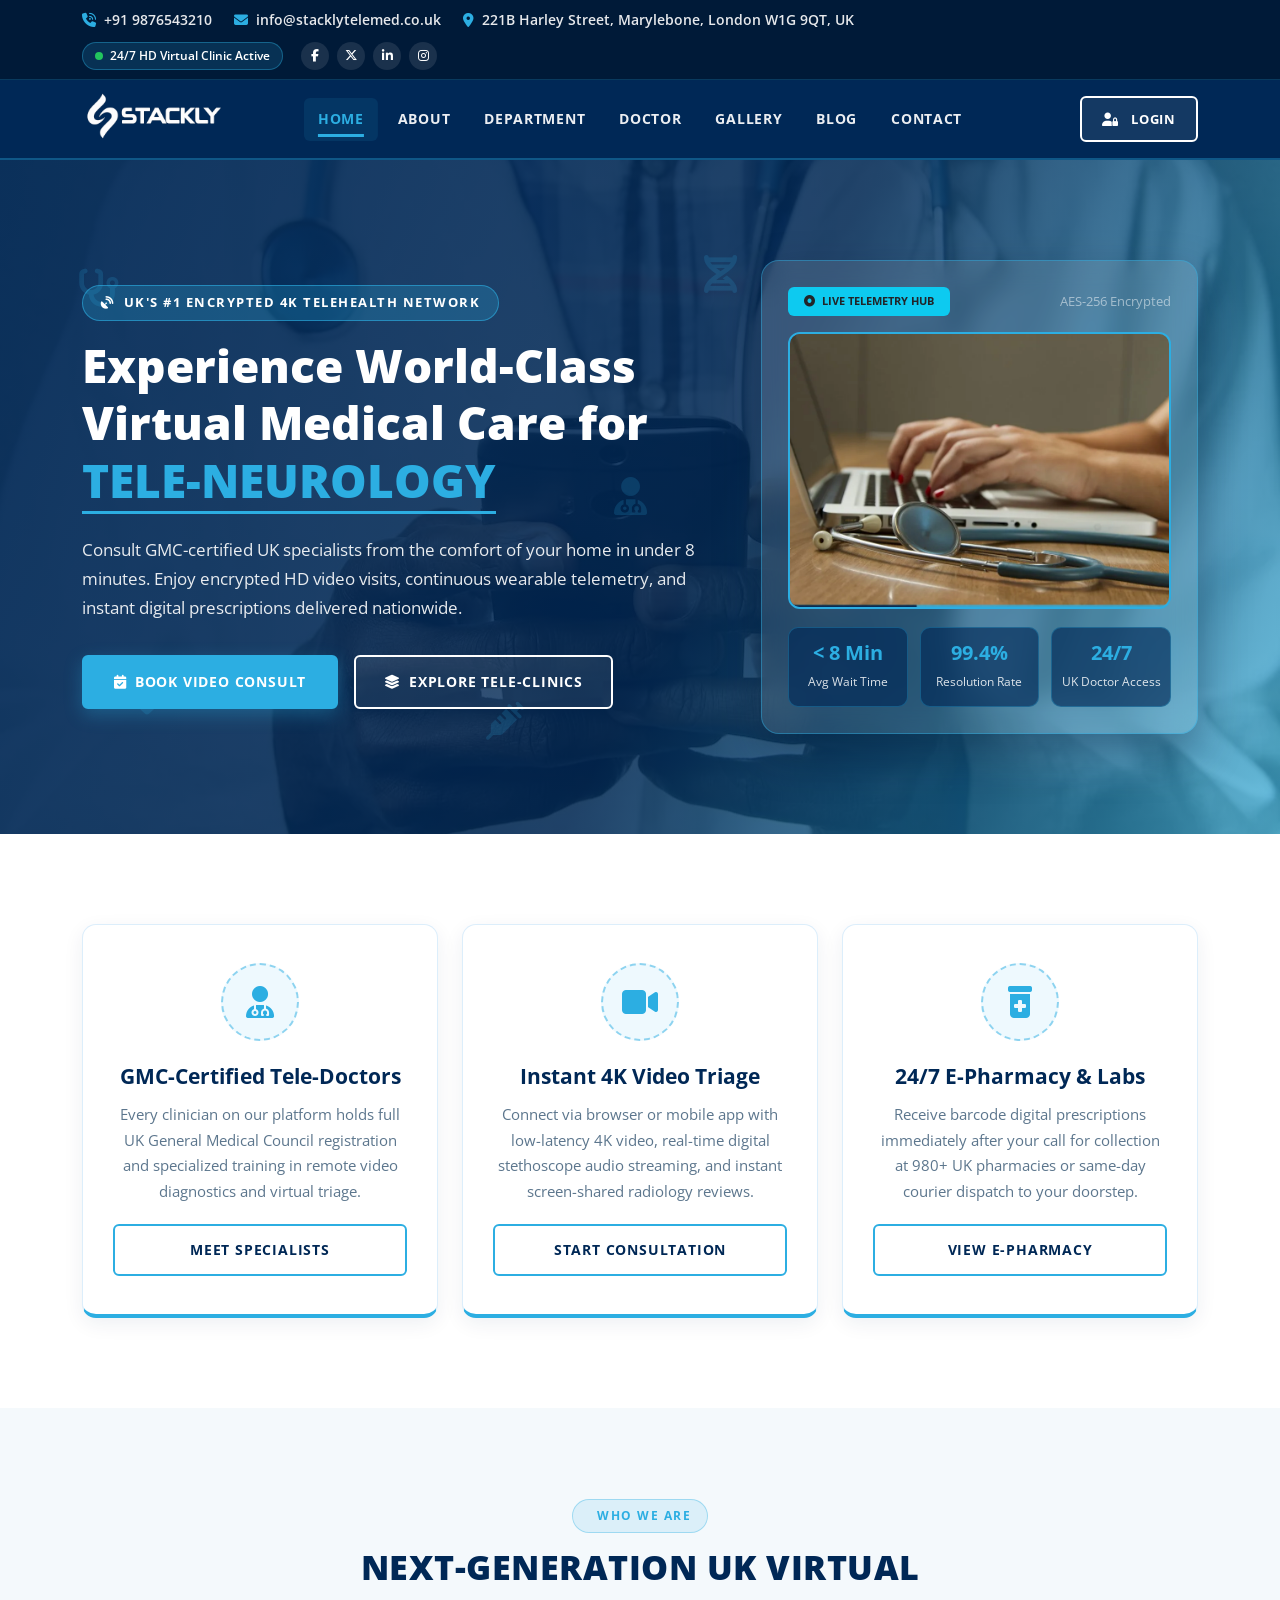
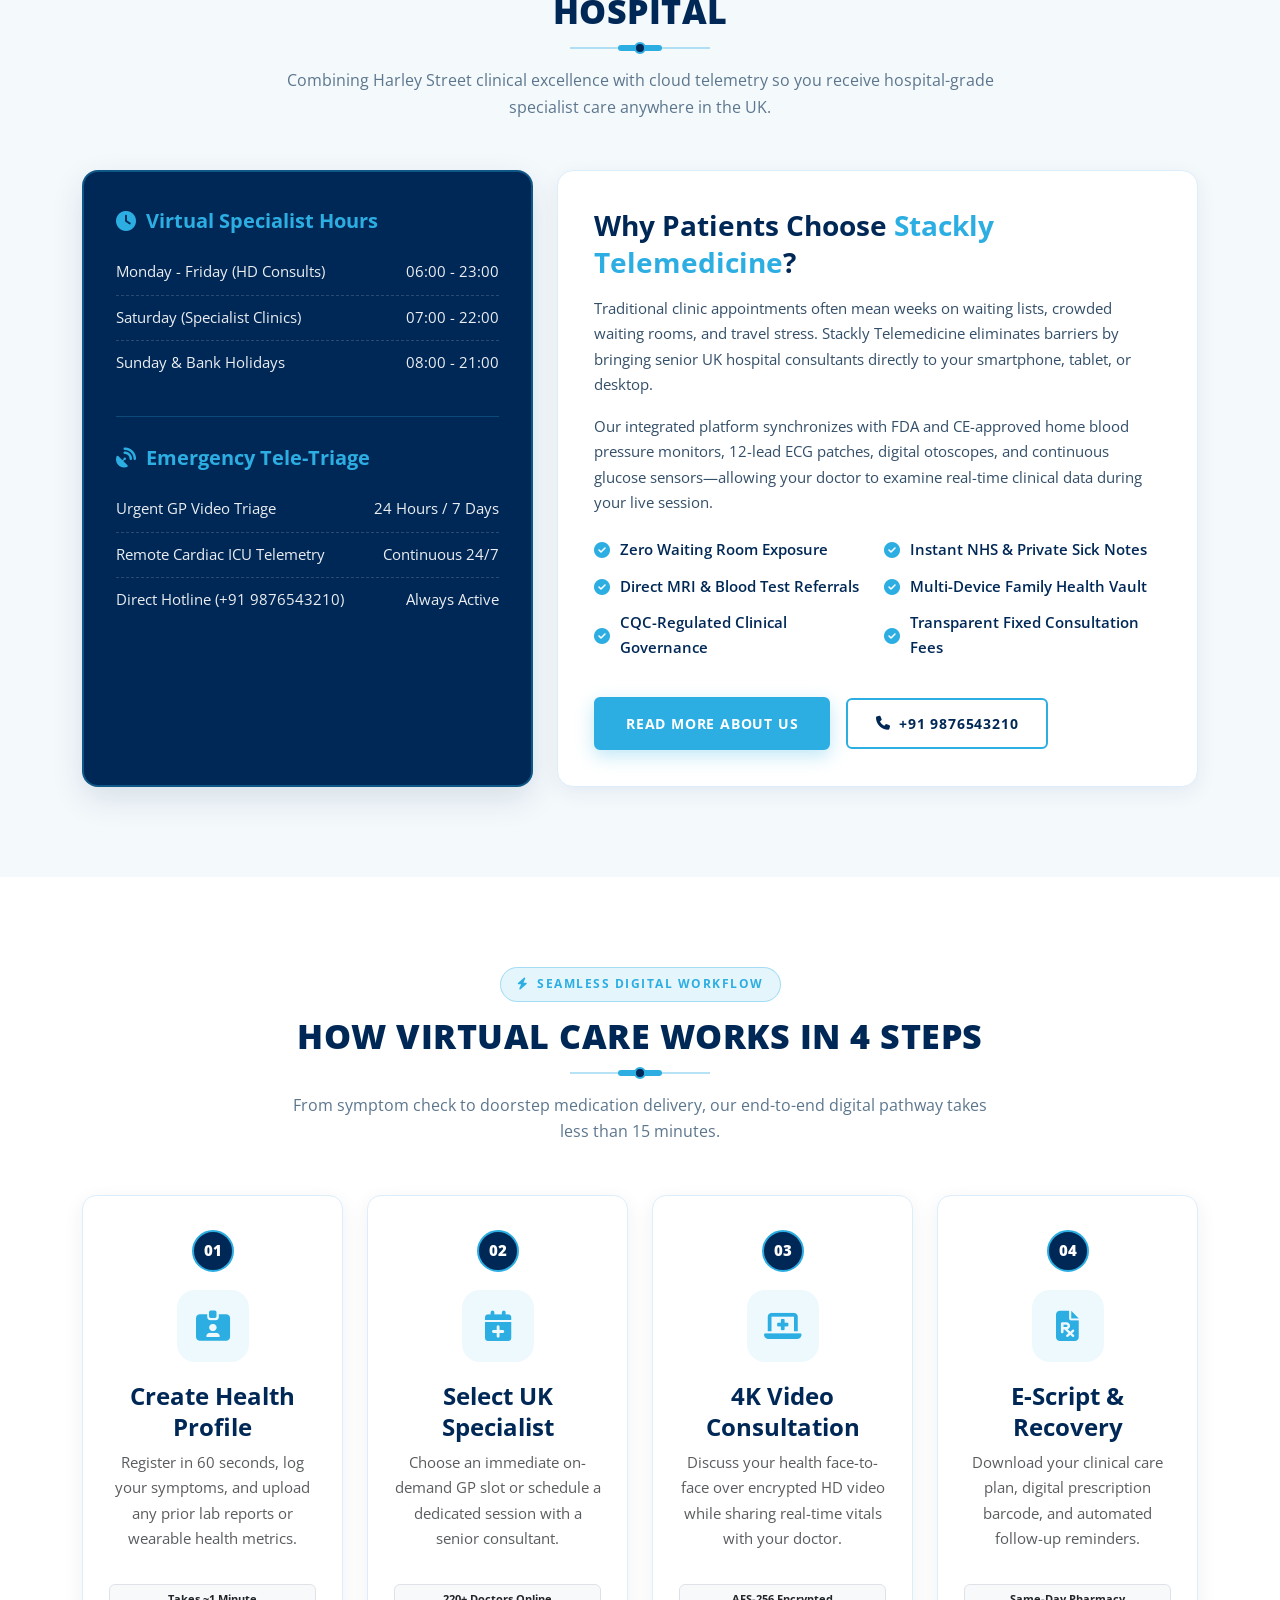
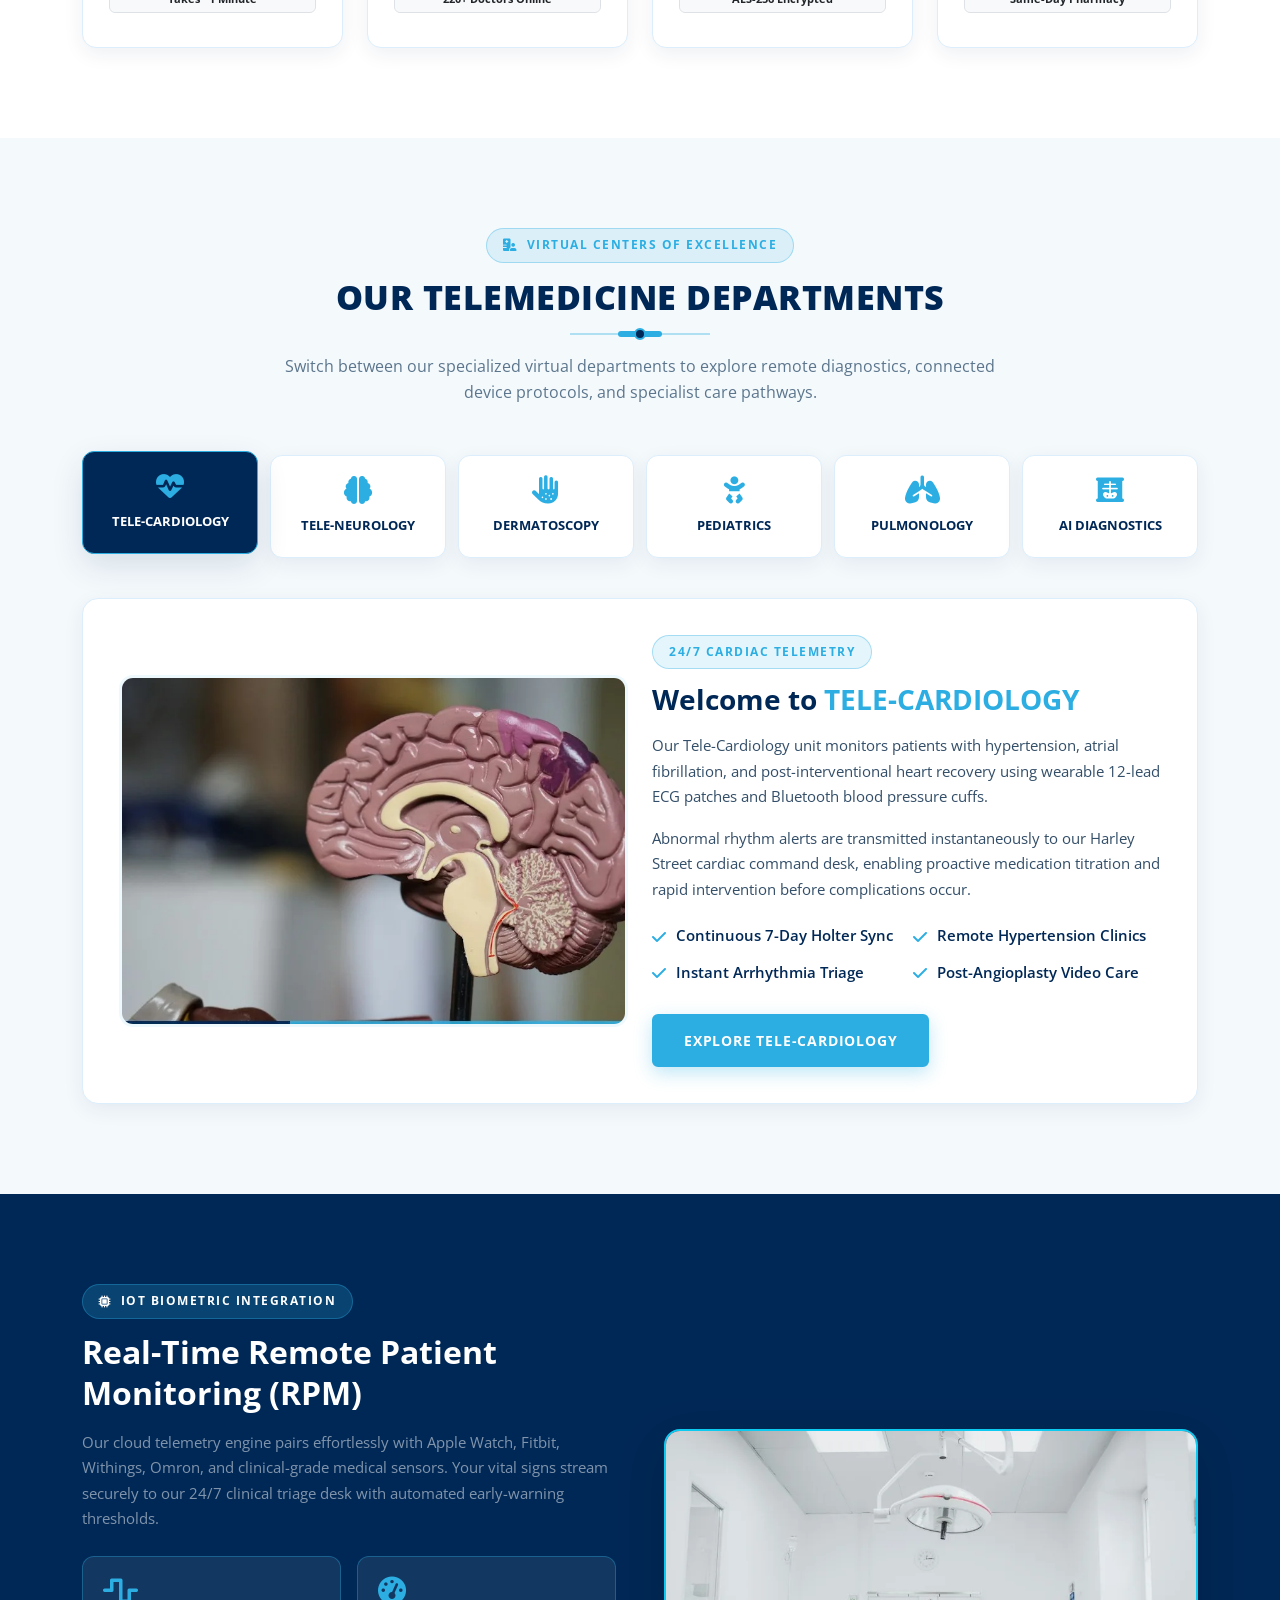
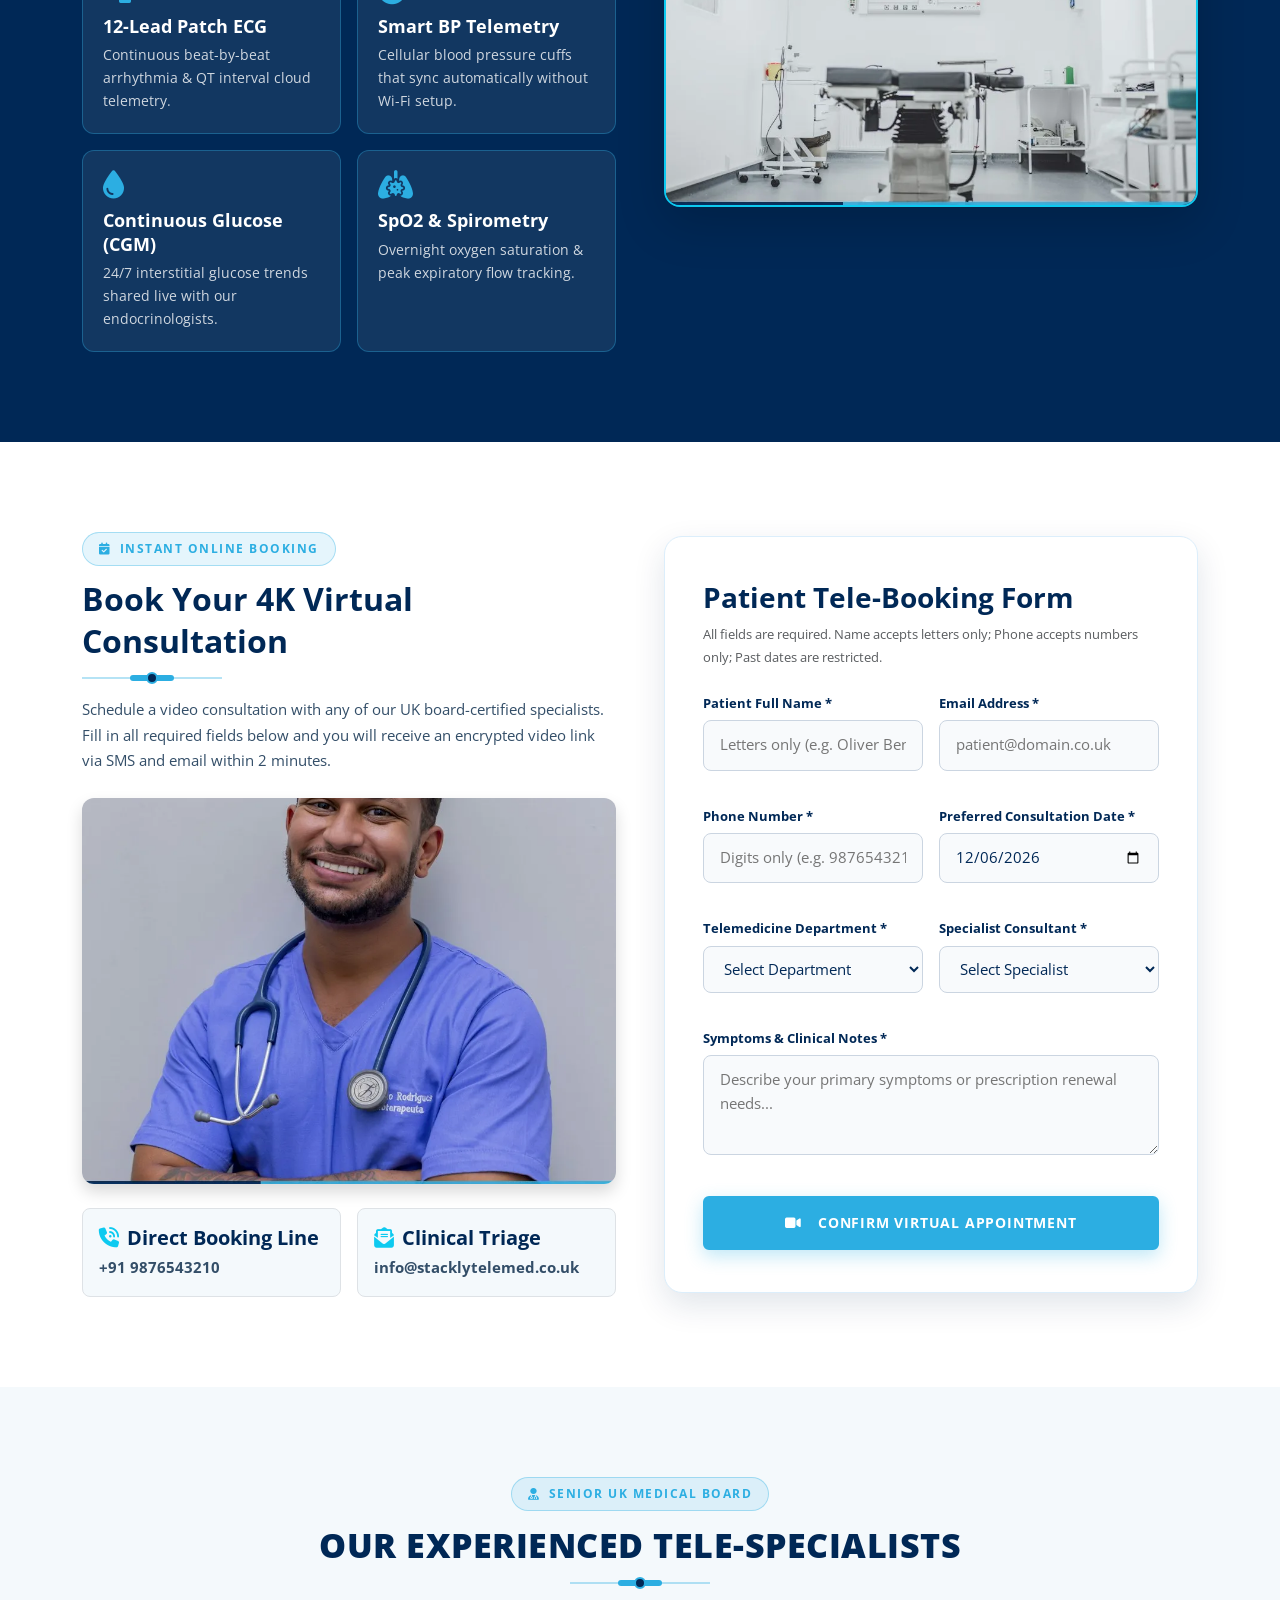
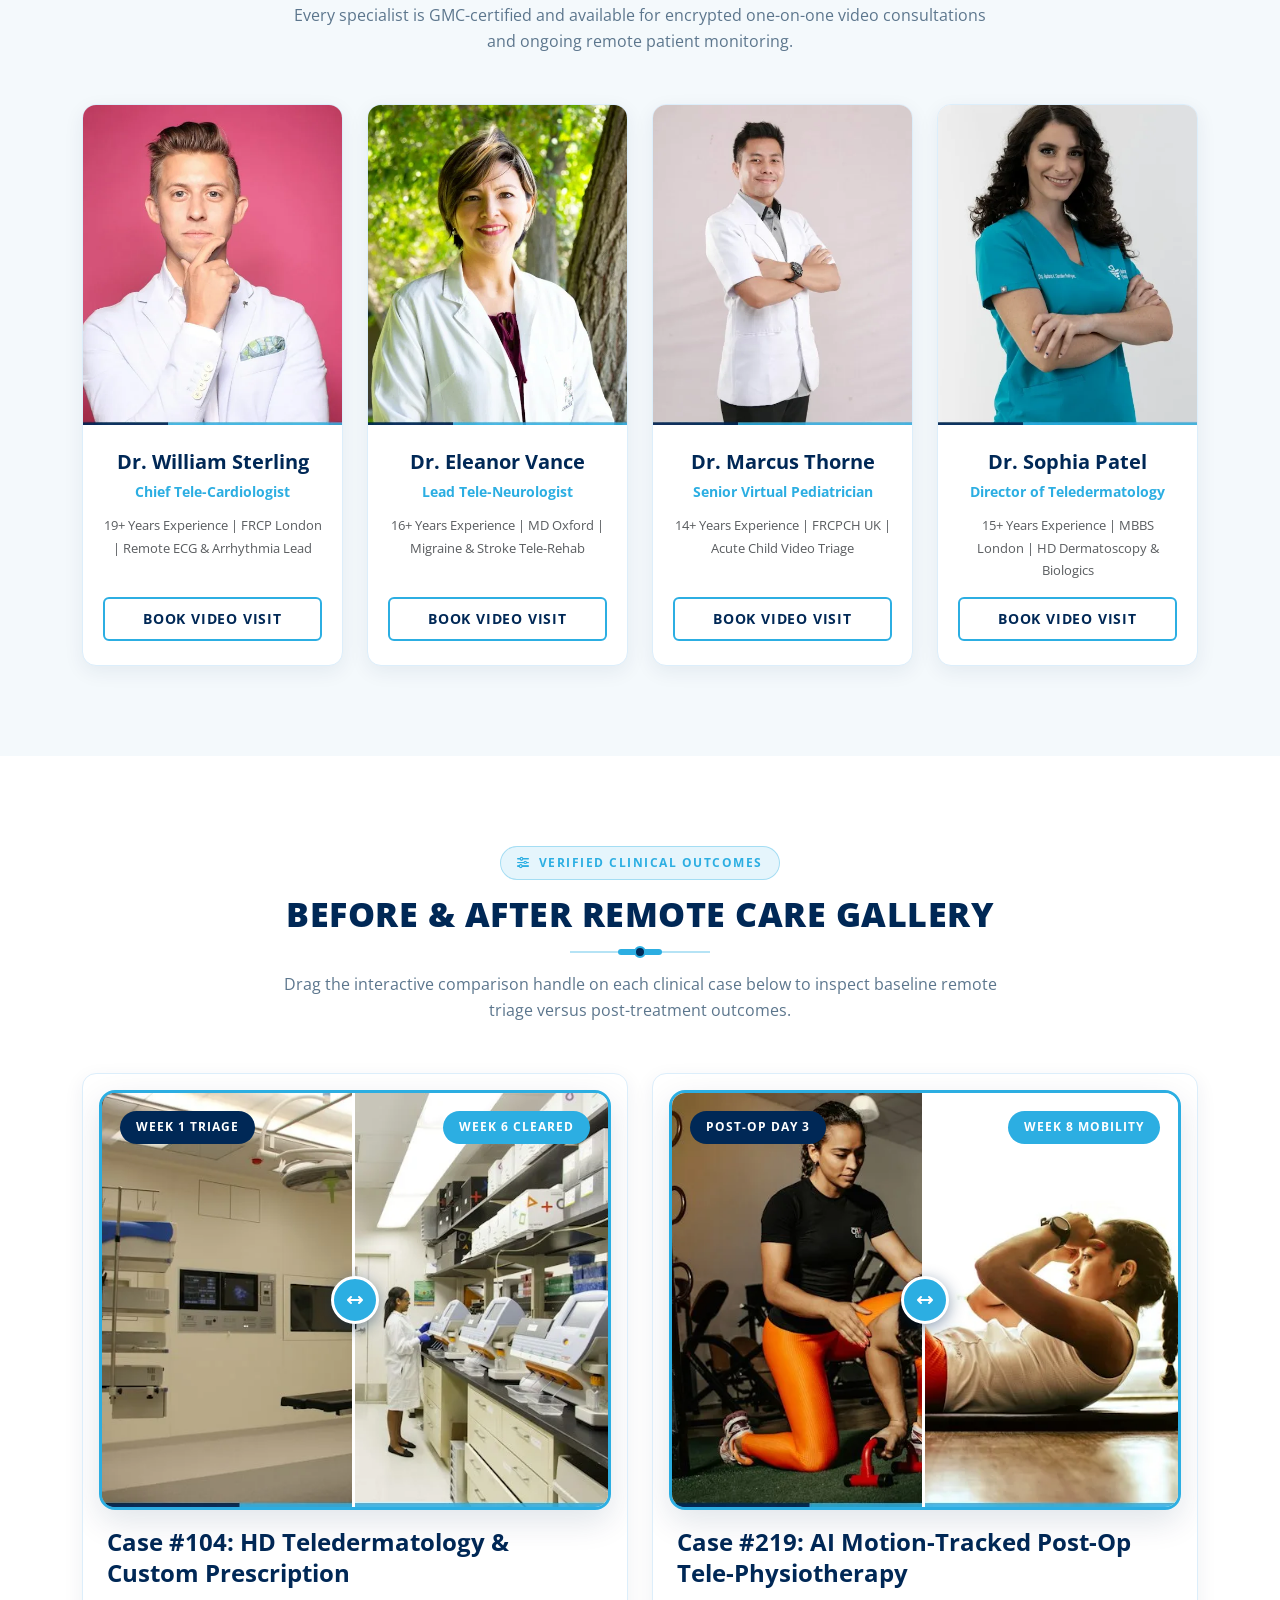
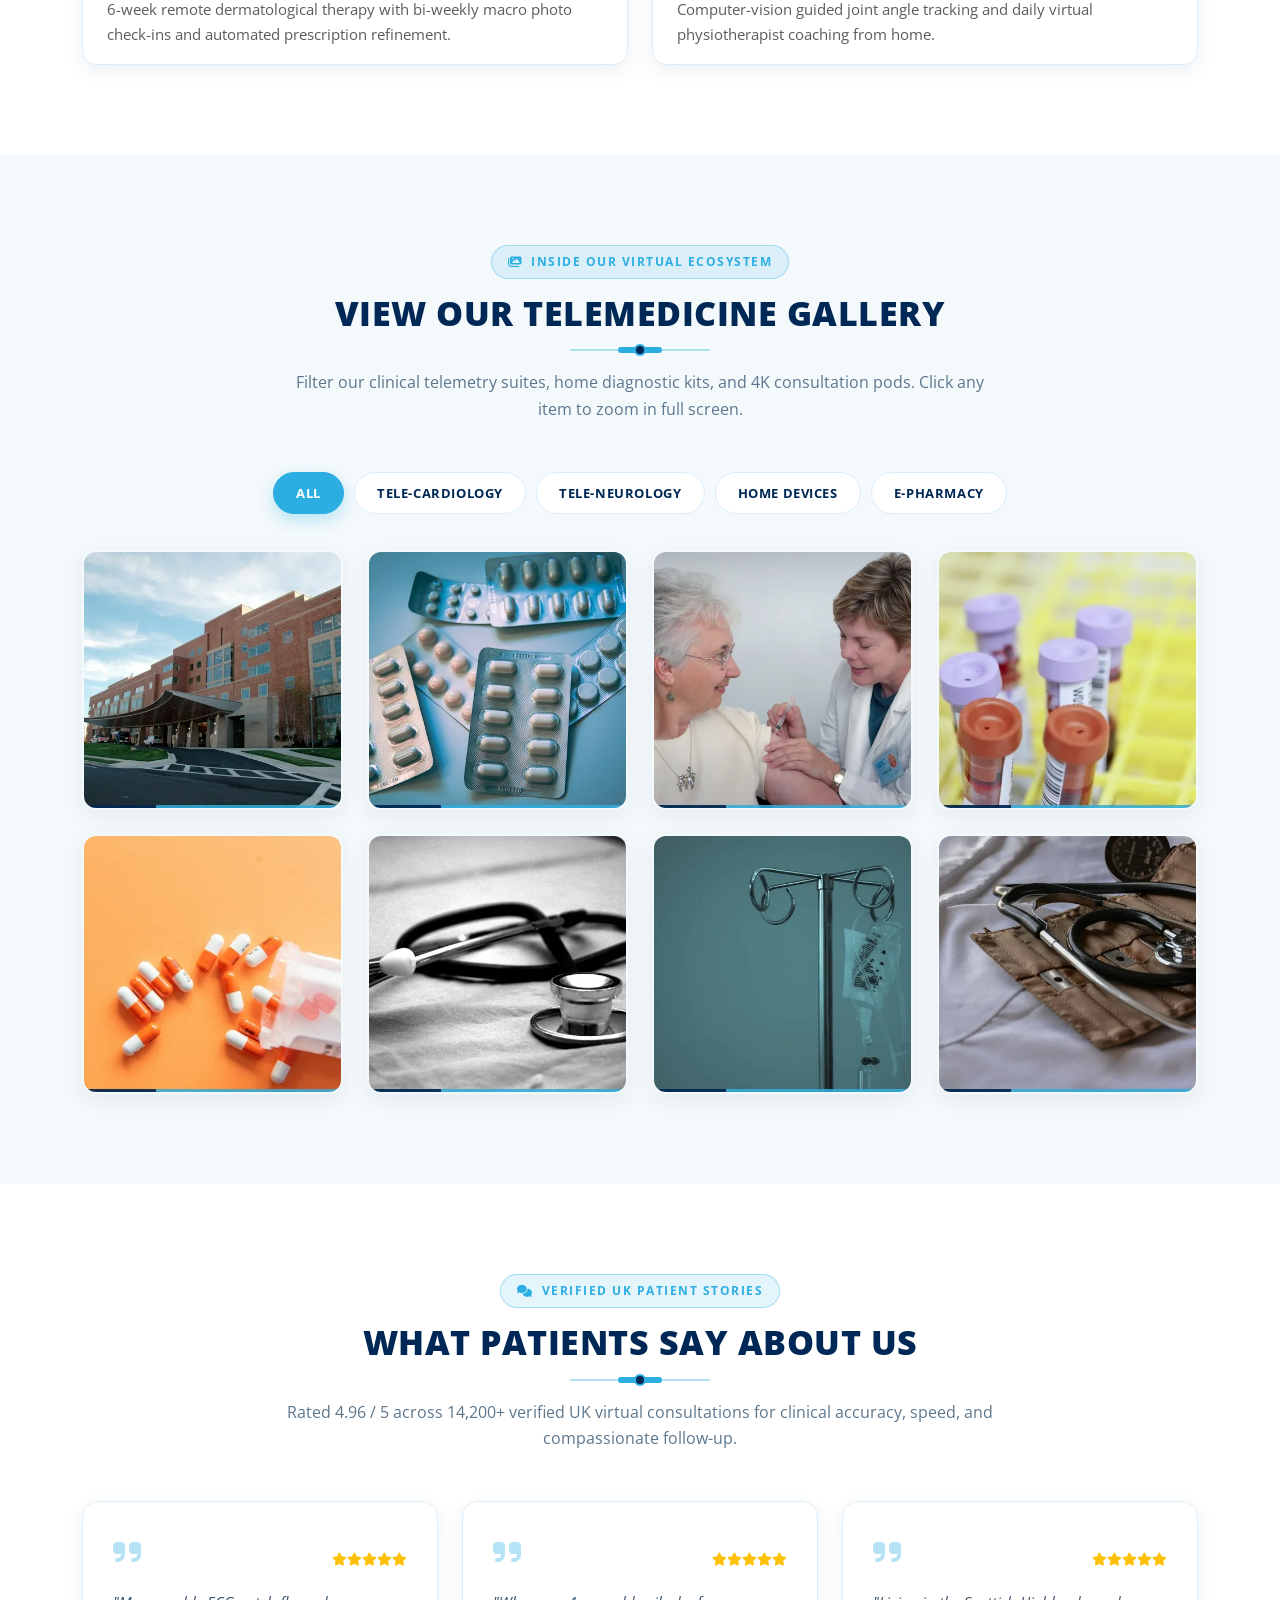
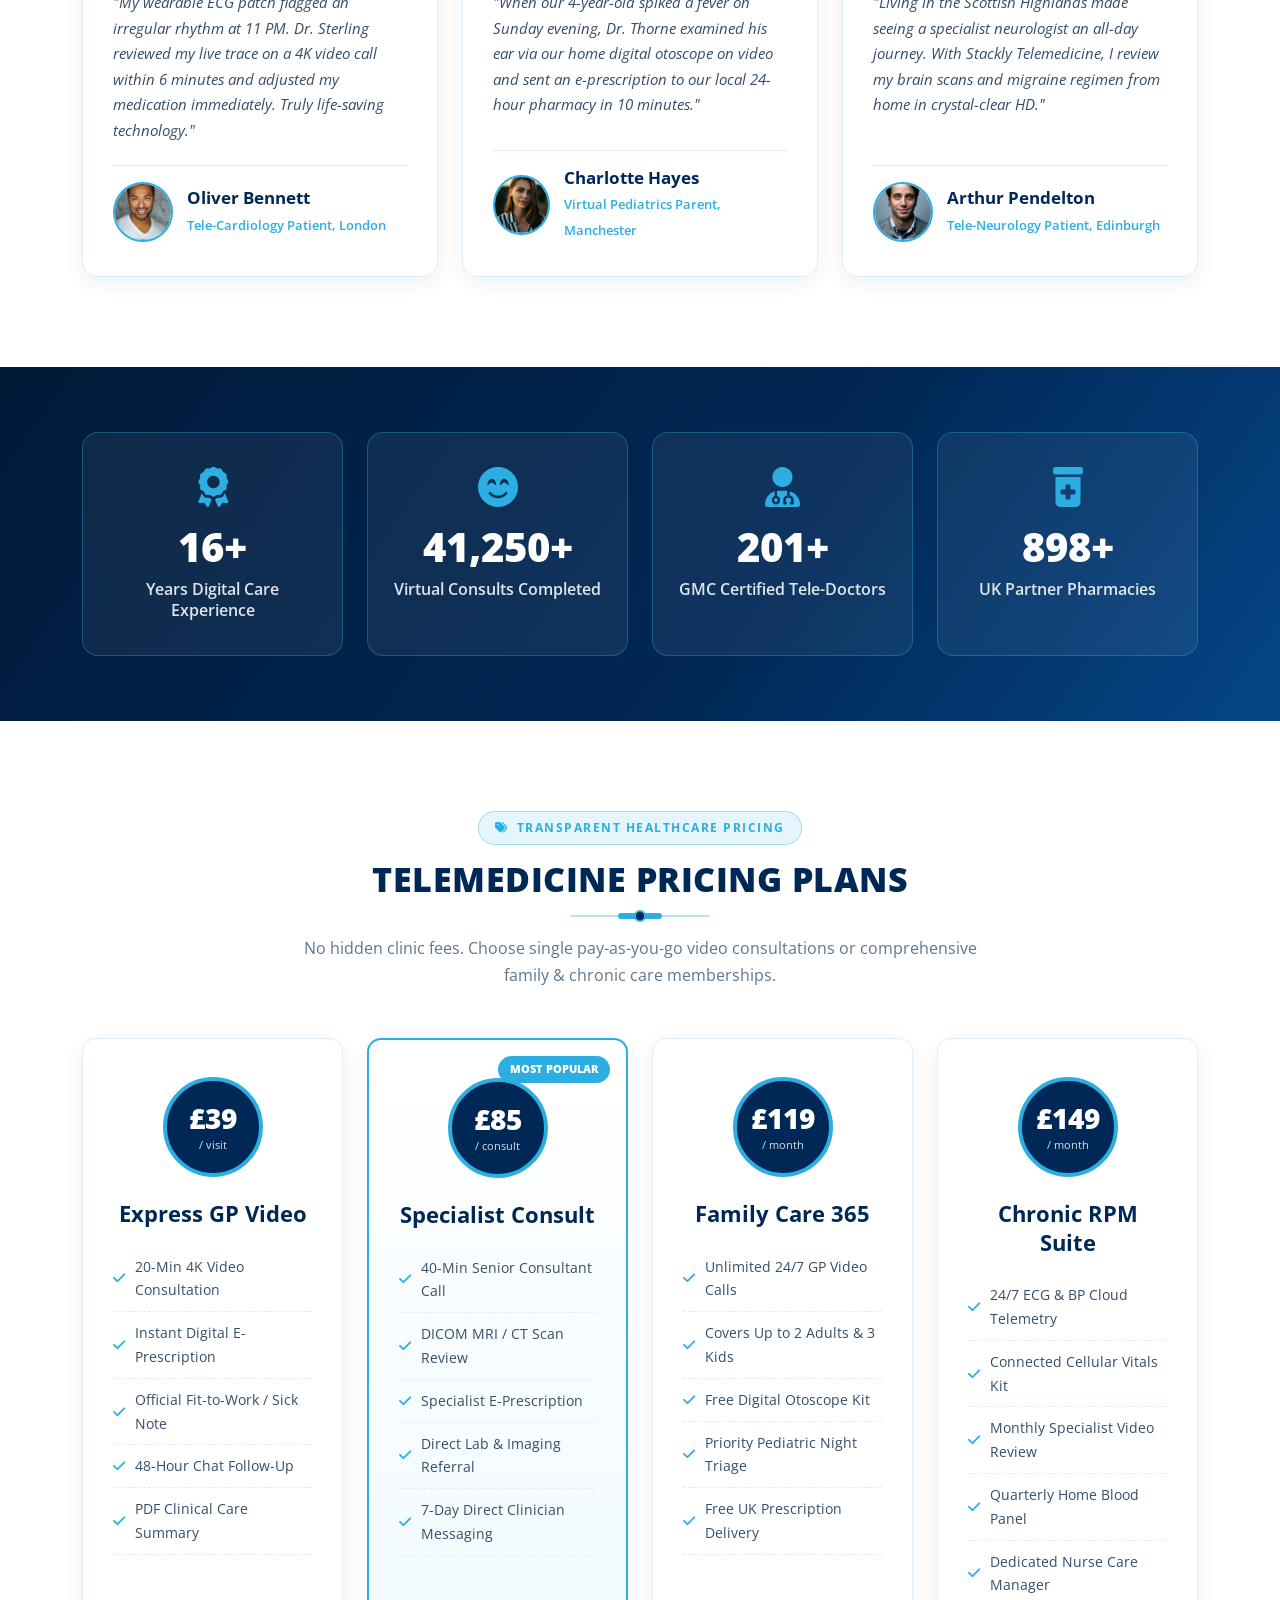
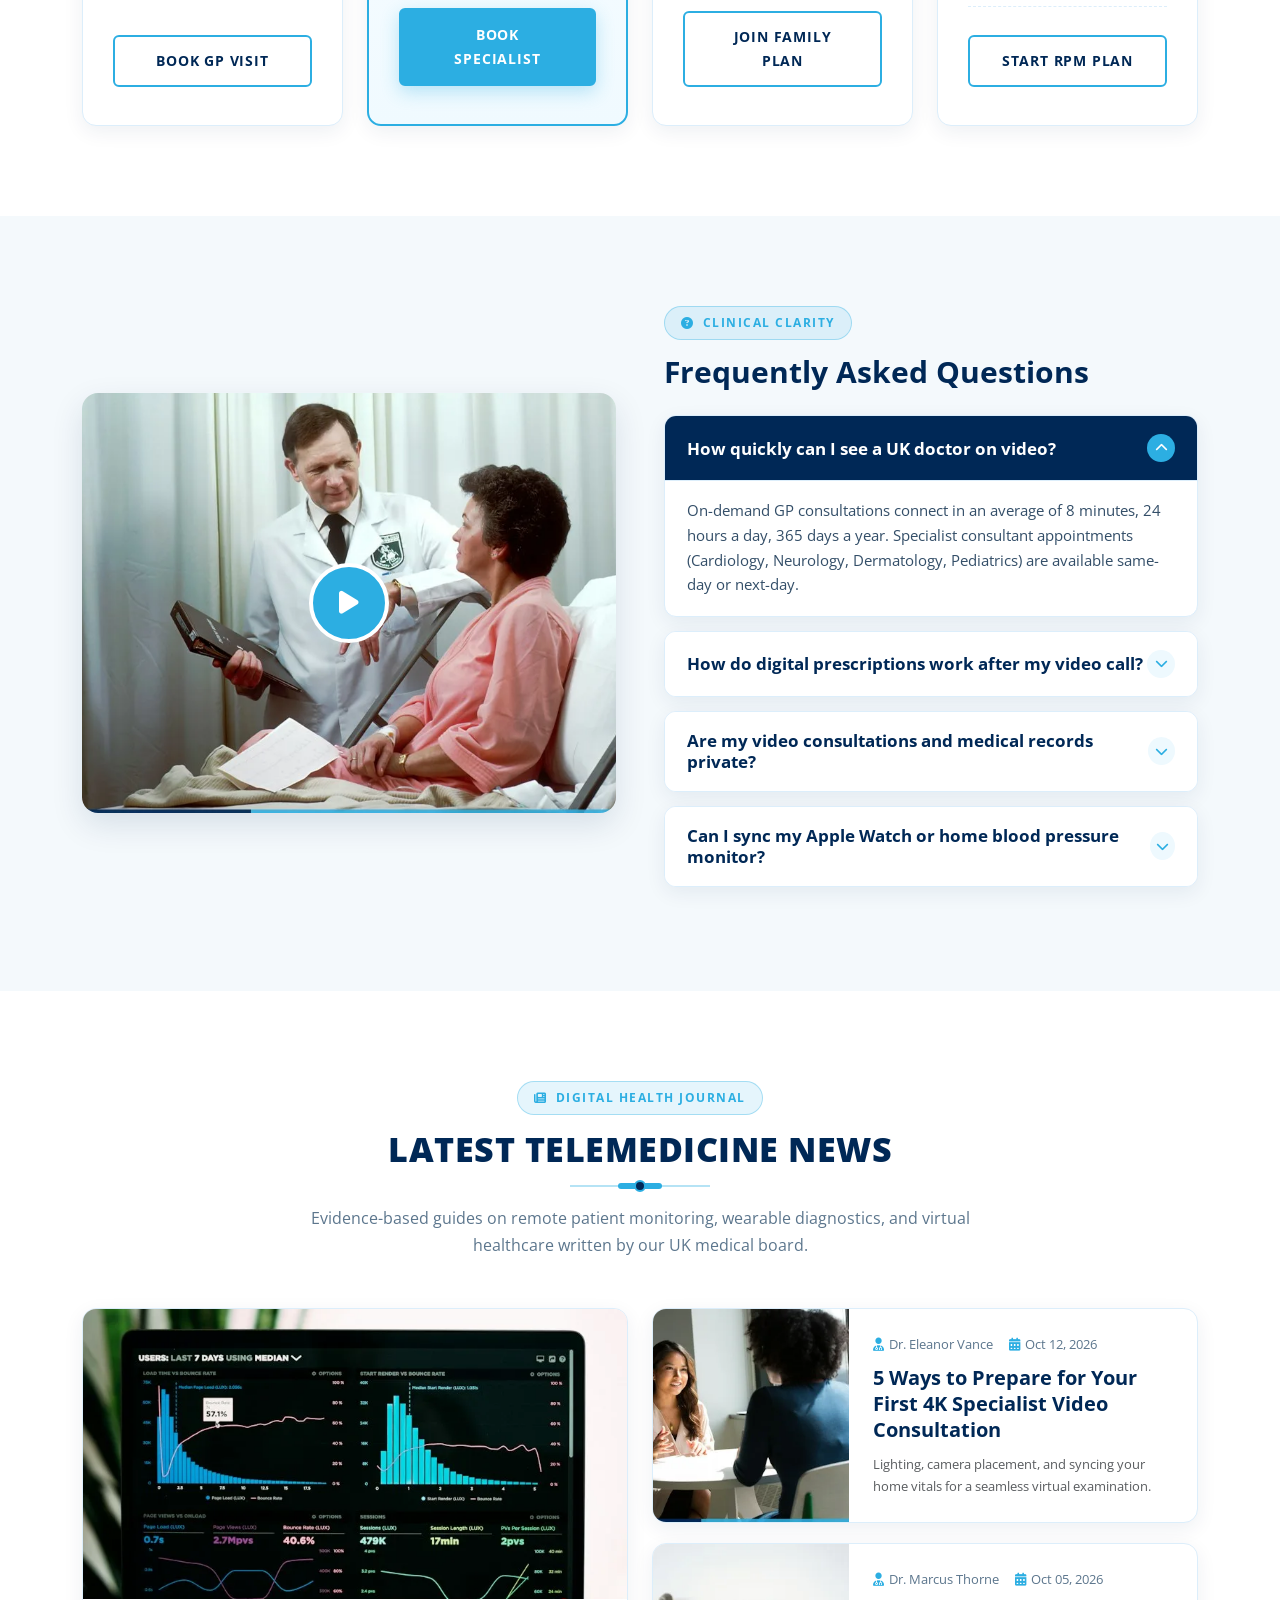
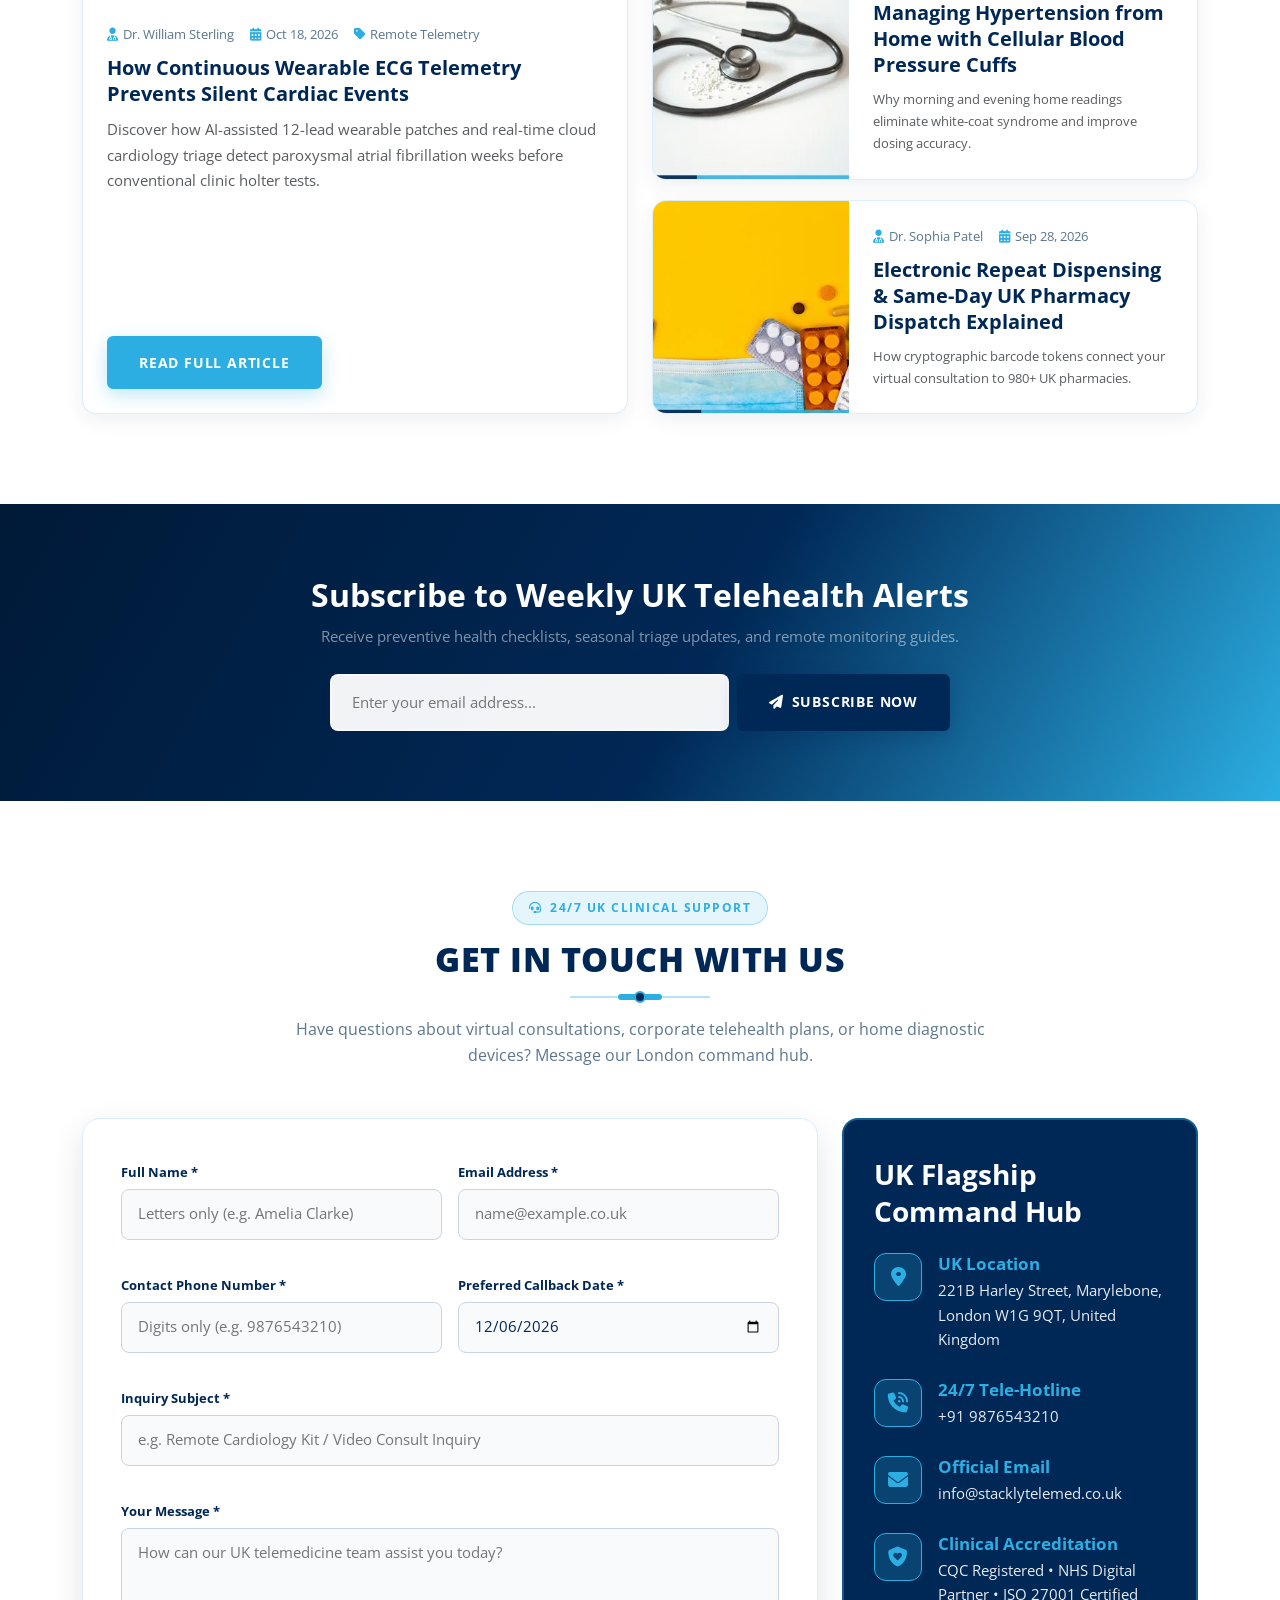
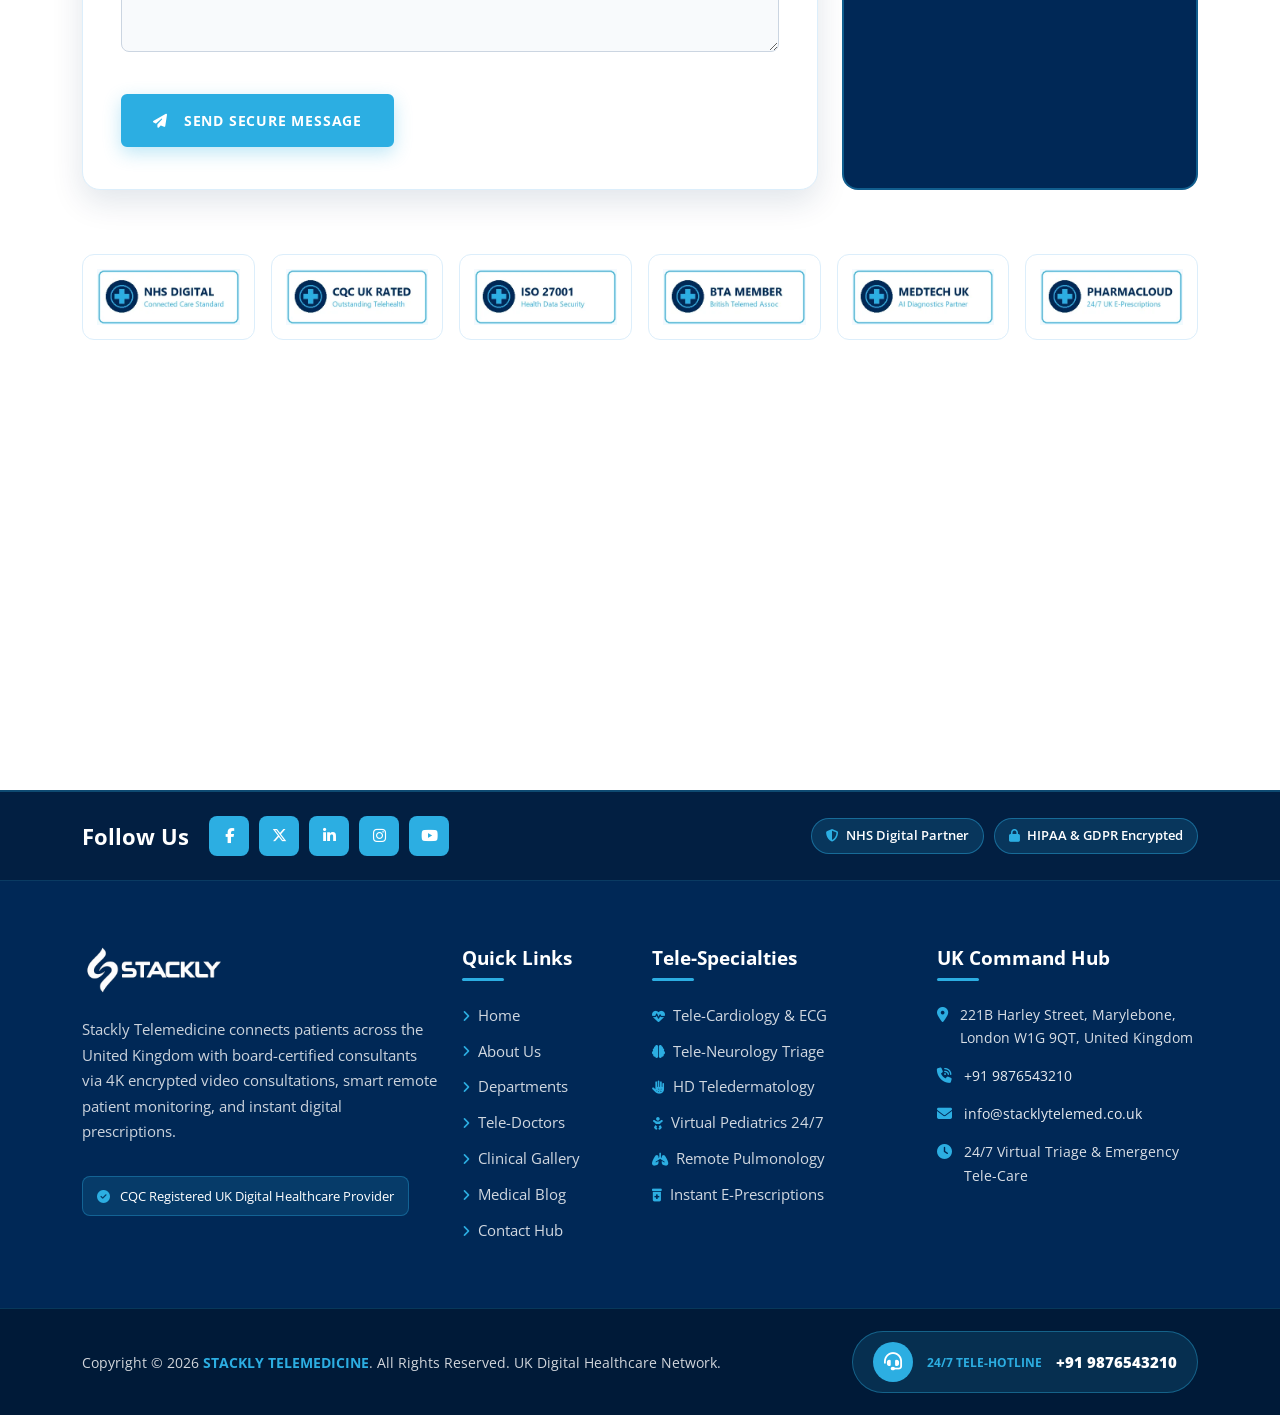
==== commit 8c2c5c5e: "refactor: form changes" ====
--- a/index.html
+++ b/index.html
@@ -919,6 +919,7 @@
                           name="uname"
                           class="tm-form-control"
                           data-validate="name"
+                          maxlength="16"
                           placeholder="Letters only (e.g. Oliver Bennett)"
                           autocomplete="name"
                           required
@@ -952,7 +953,8 @@
                           name="unumber"
                           class="tm-form-control"
                           data-validate="phone"
-                          maxlength="15"
+                          minlength="10"
+                          maxlength="10"
                           placeholder="Digits only (e.g. 9876543210)"
                           autocomplete="tel"
                           required
@@ -2367,6 +2369,7 @@
                             id="name"
                             name="name"
                             class="tm-form-control"
+                            maxlength="16"
                             data-validate="name"
                             placeholder="Letters only (e.g. Amelia Clarke)"
                             autocomplete="name"
@@ -2401,7 +2404,8 @@
                             name="phone"
                             class="tm-form-control"
                             data-validate="phone"
-                            maxlength="15"
+                            minlength="10"
+                            maxlength="10"
                             placeholder="Digits only (e.g. 9876543210)"
                             autocomplete="tel"
                             required
--- a/assets/css/styles.css
+++ b/assets/css/styles.css
@@ -436,6 +436,17 @@
   justify-content: space-between;
   min-height: 78px;
   gap: 16px;
+  position: relative;
+}
+
+.tm-primary-nav {
+  position: absolute;
+  left: 50%;
+  transform: translateX(-50%);
+}
+
+.tm-header-cta {
+  margin-left: auto;
 }
 
 .tm-logo-link {
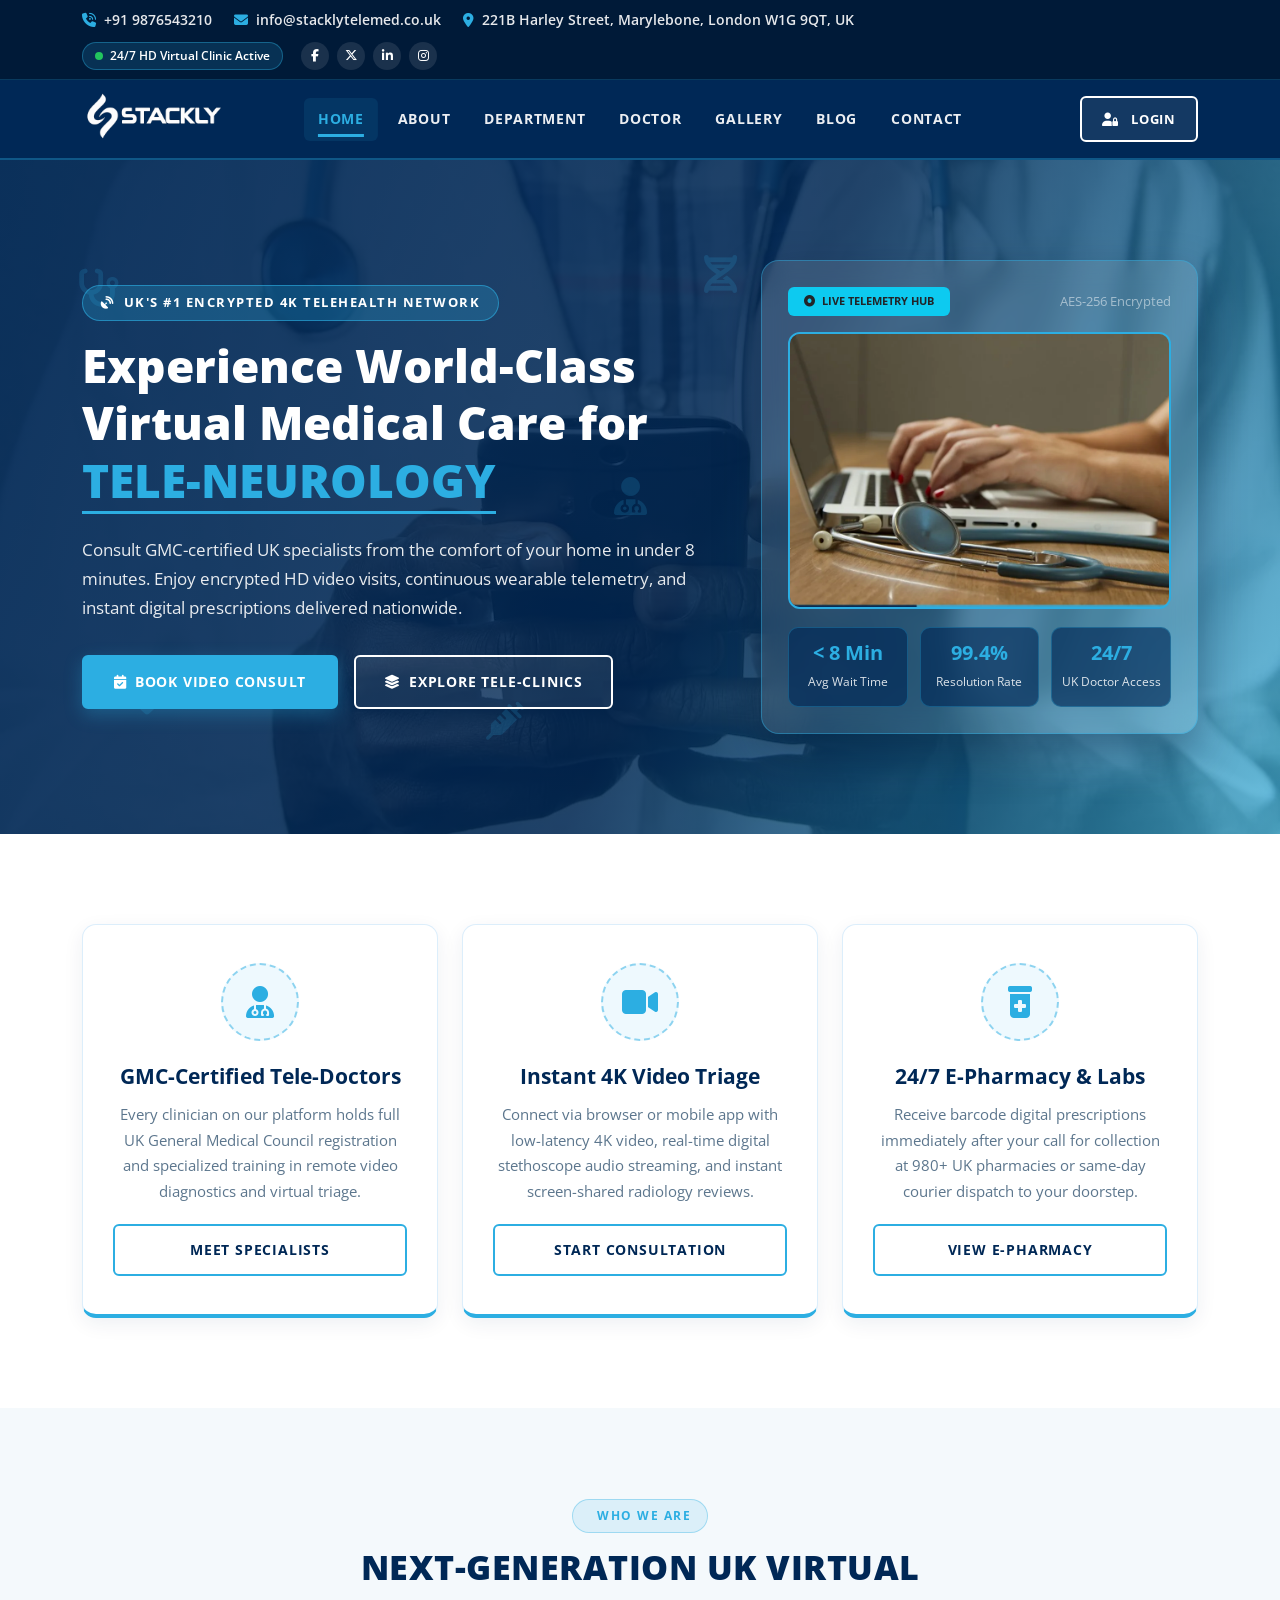
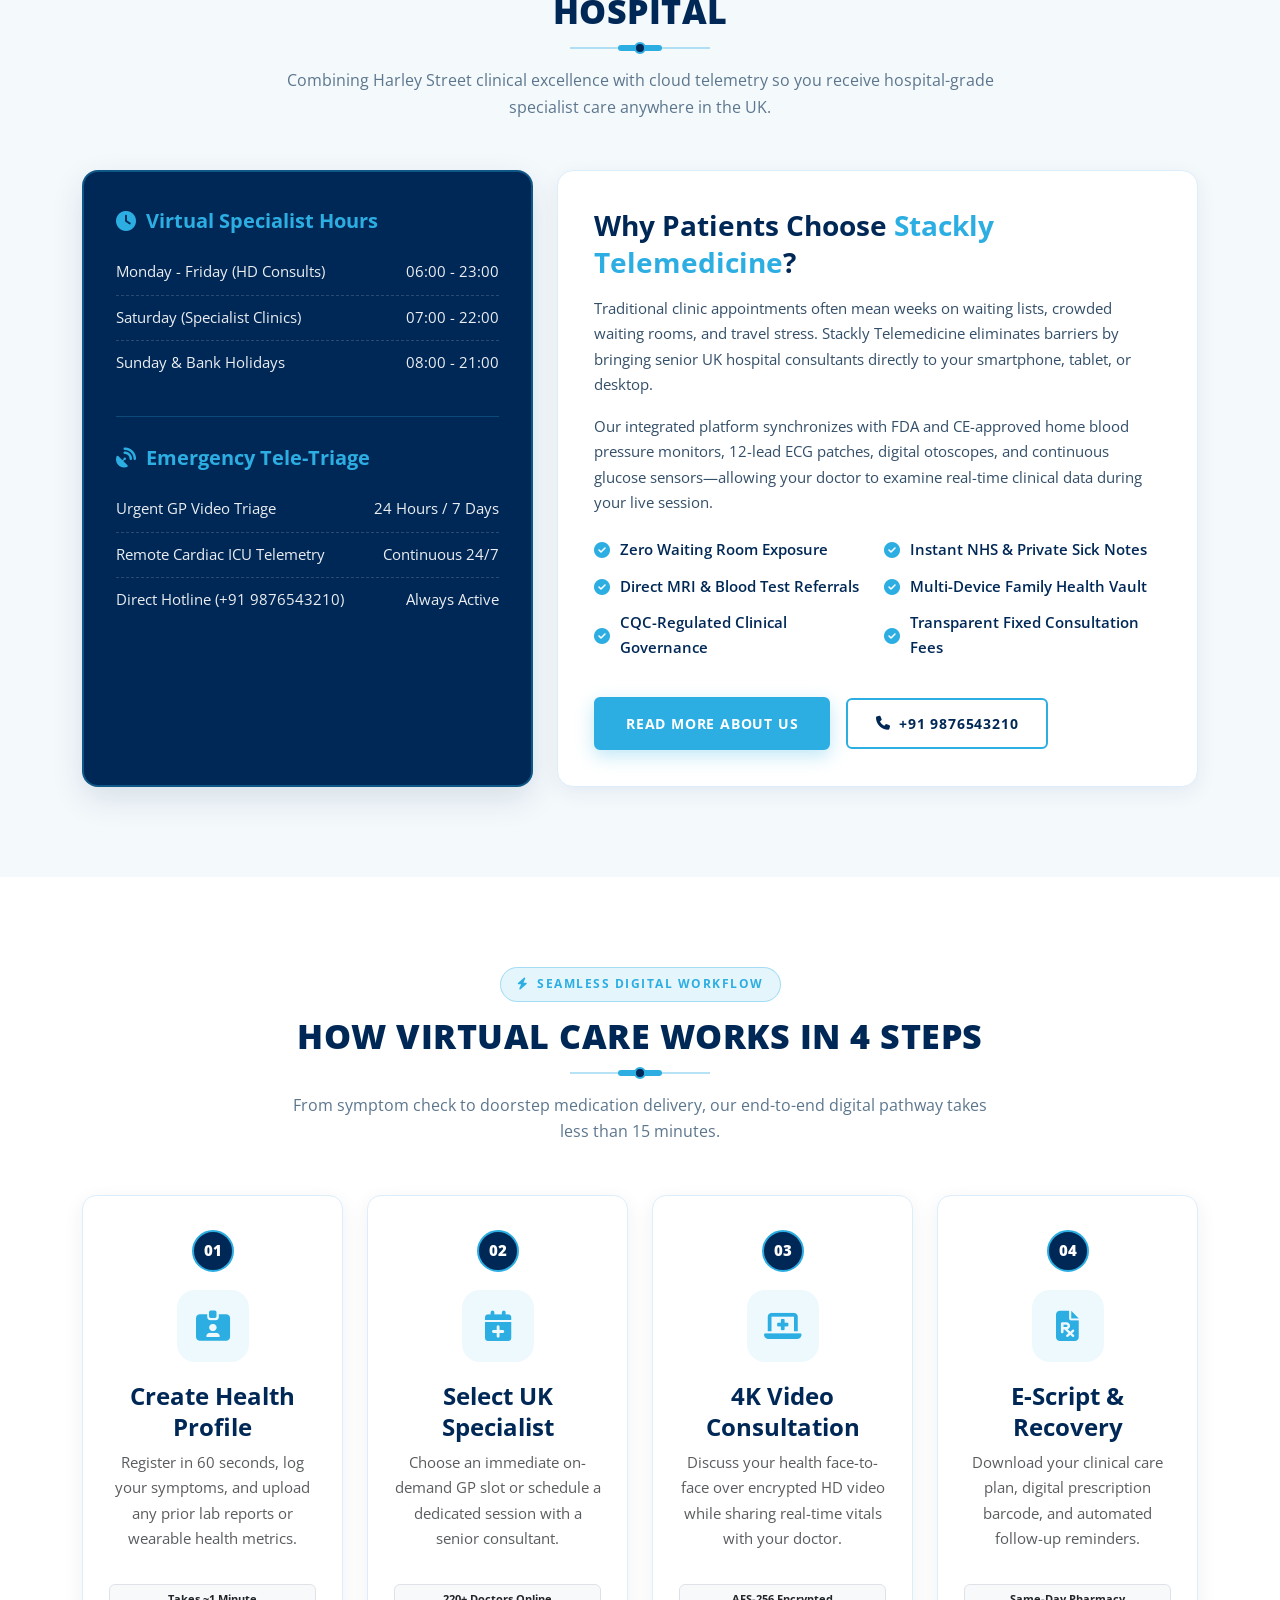
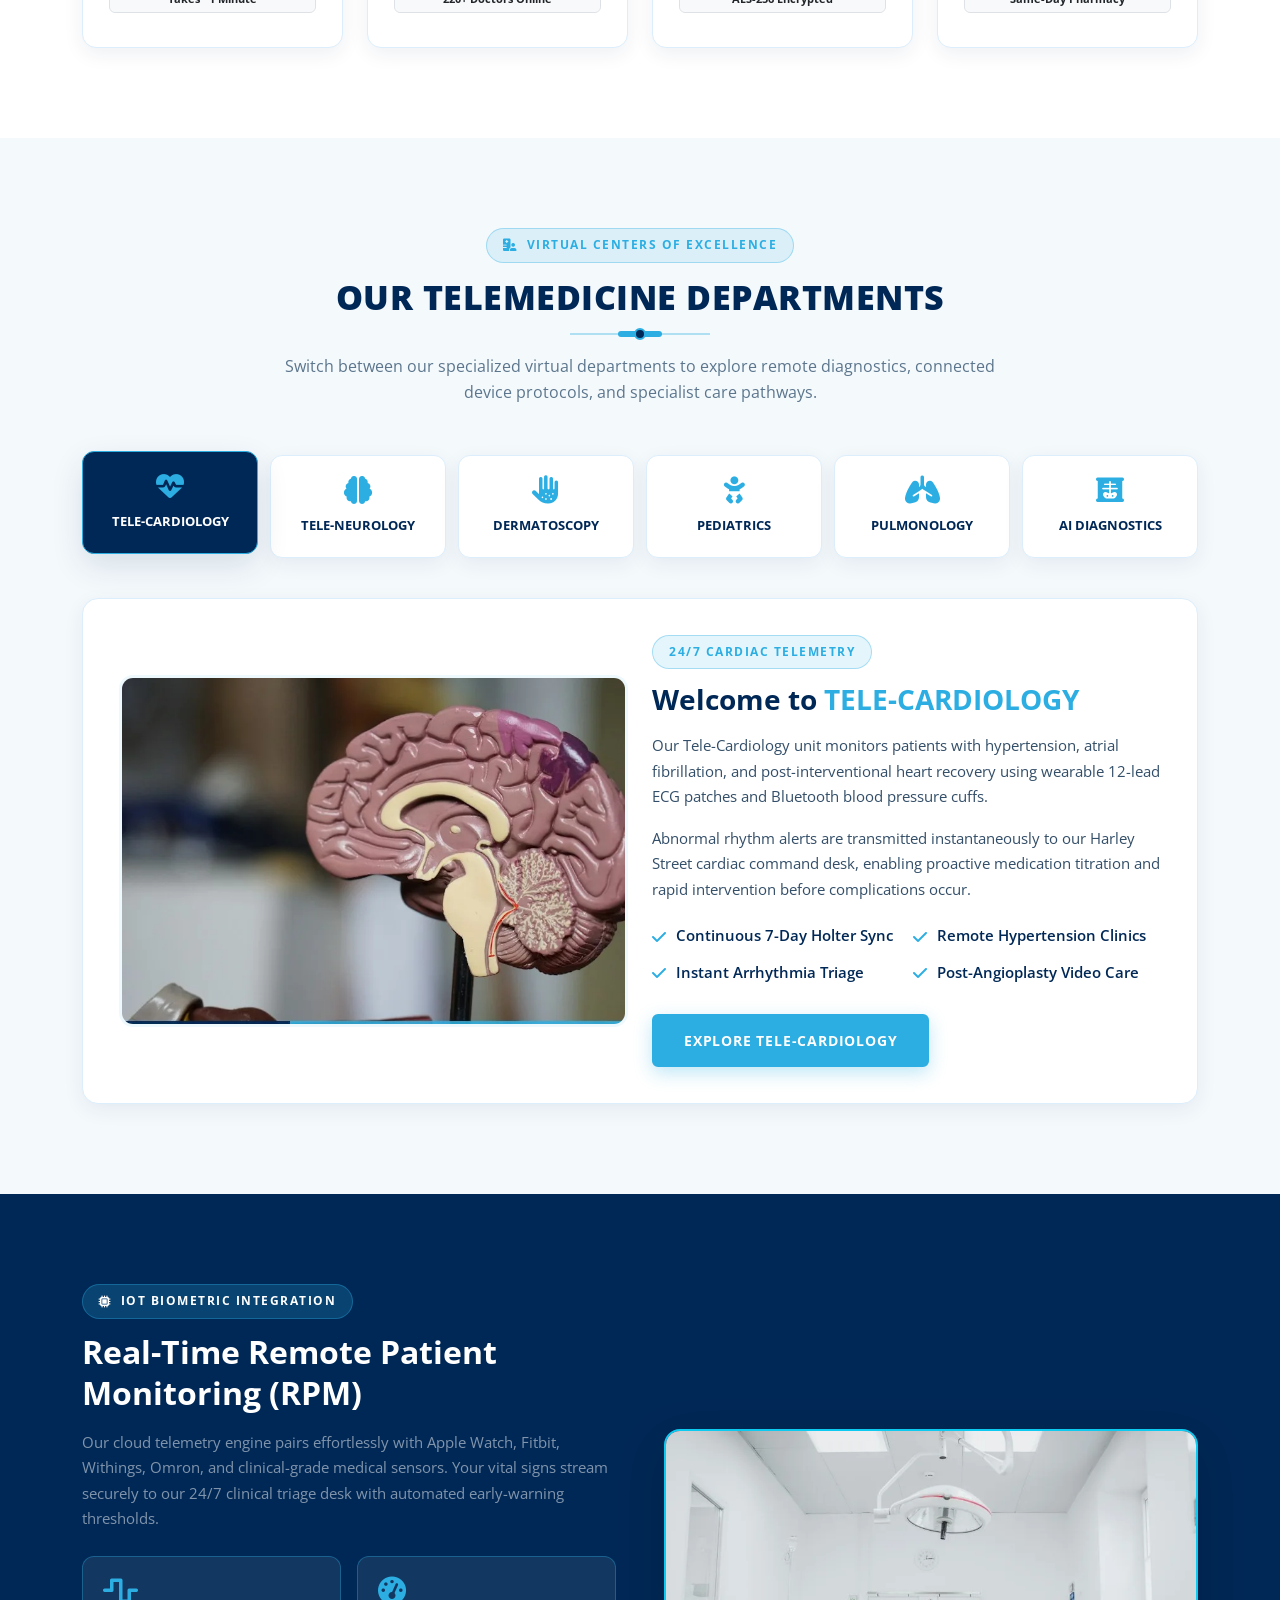
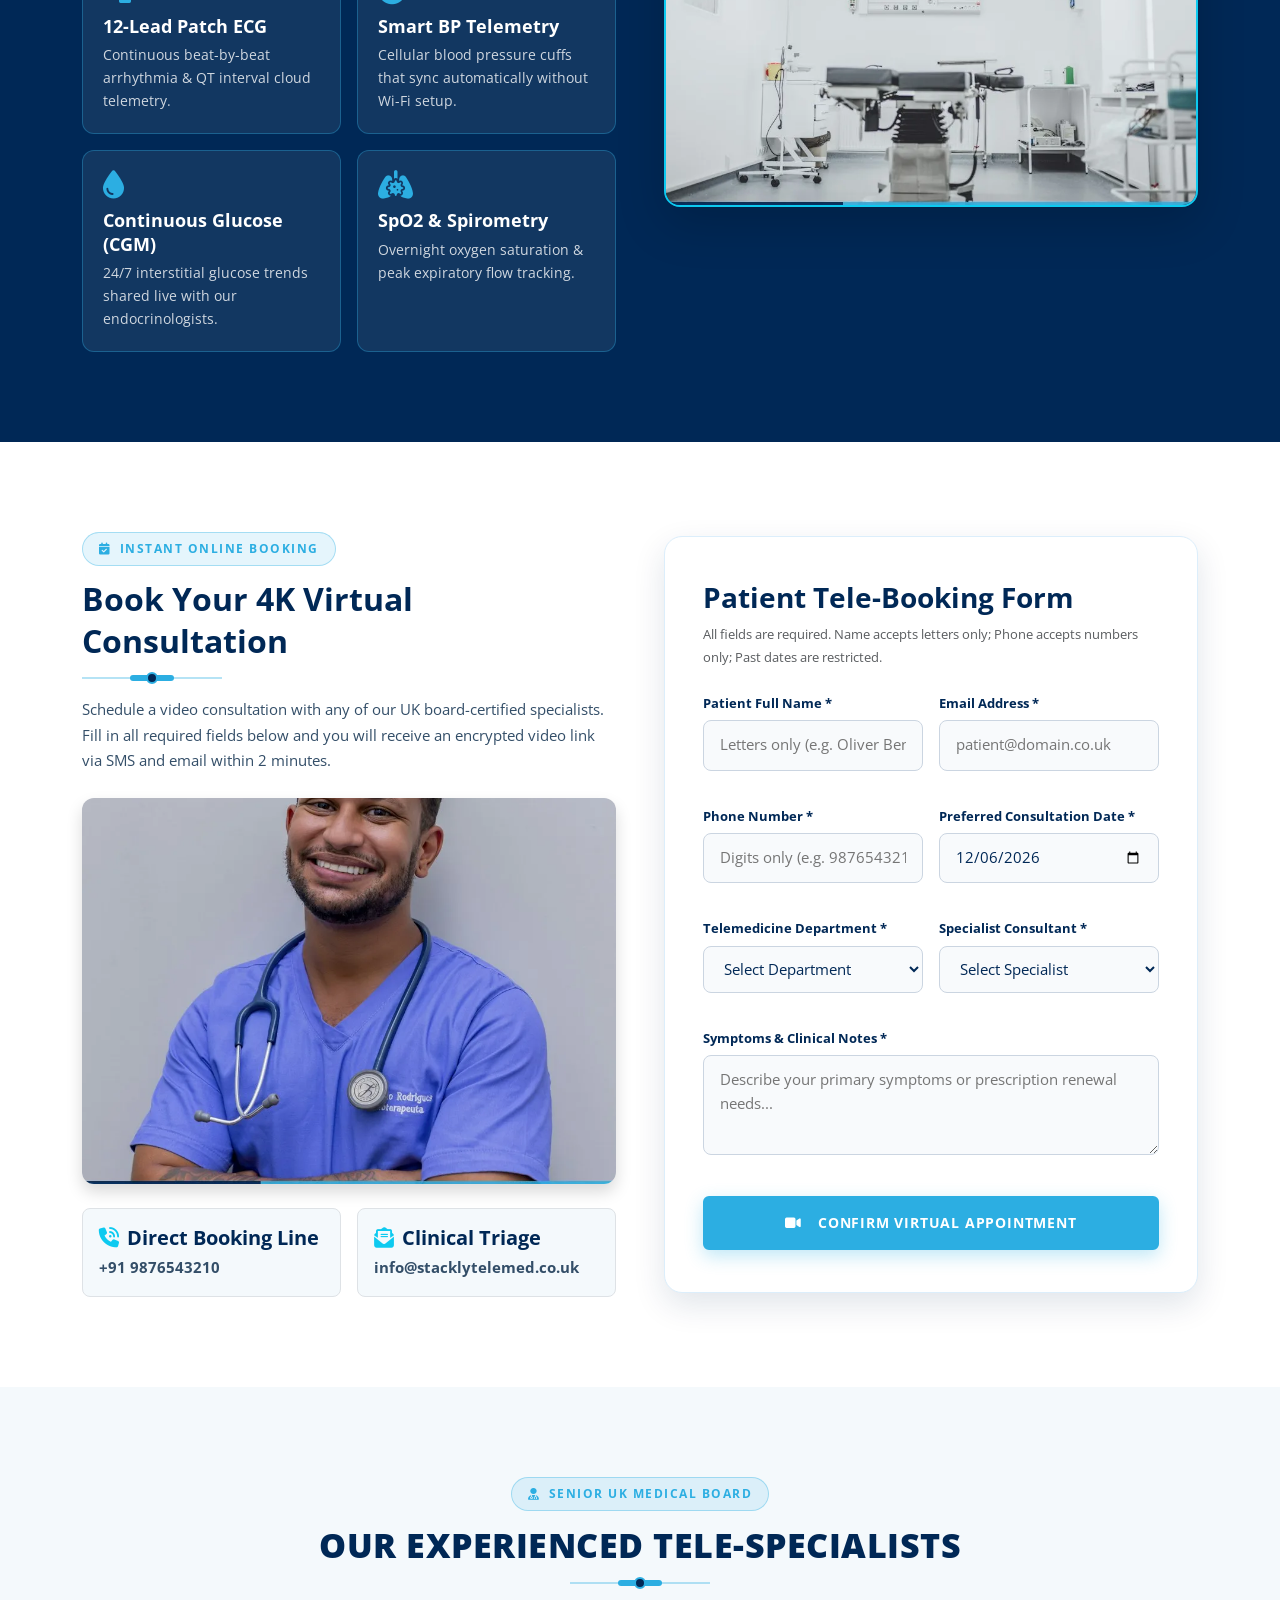
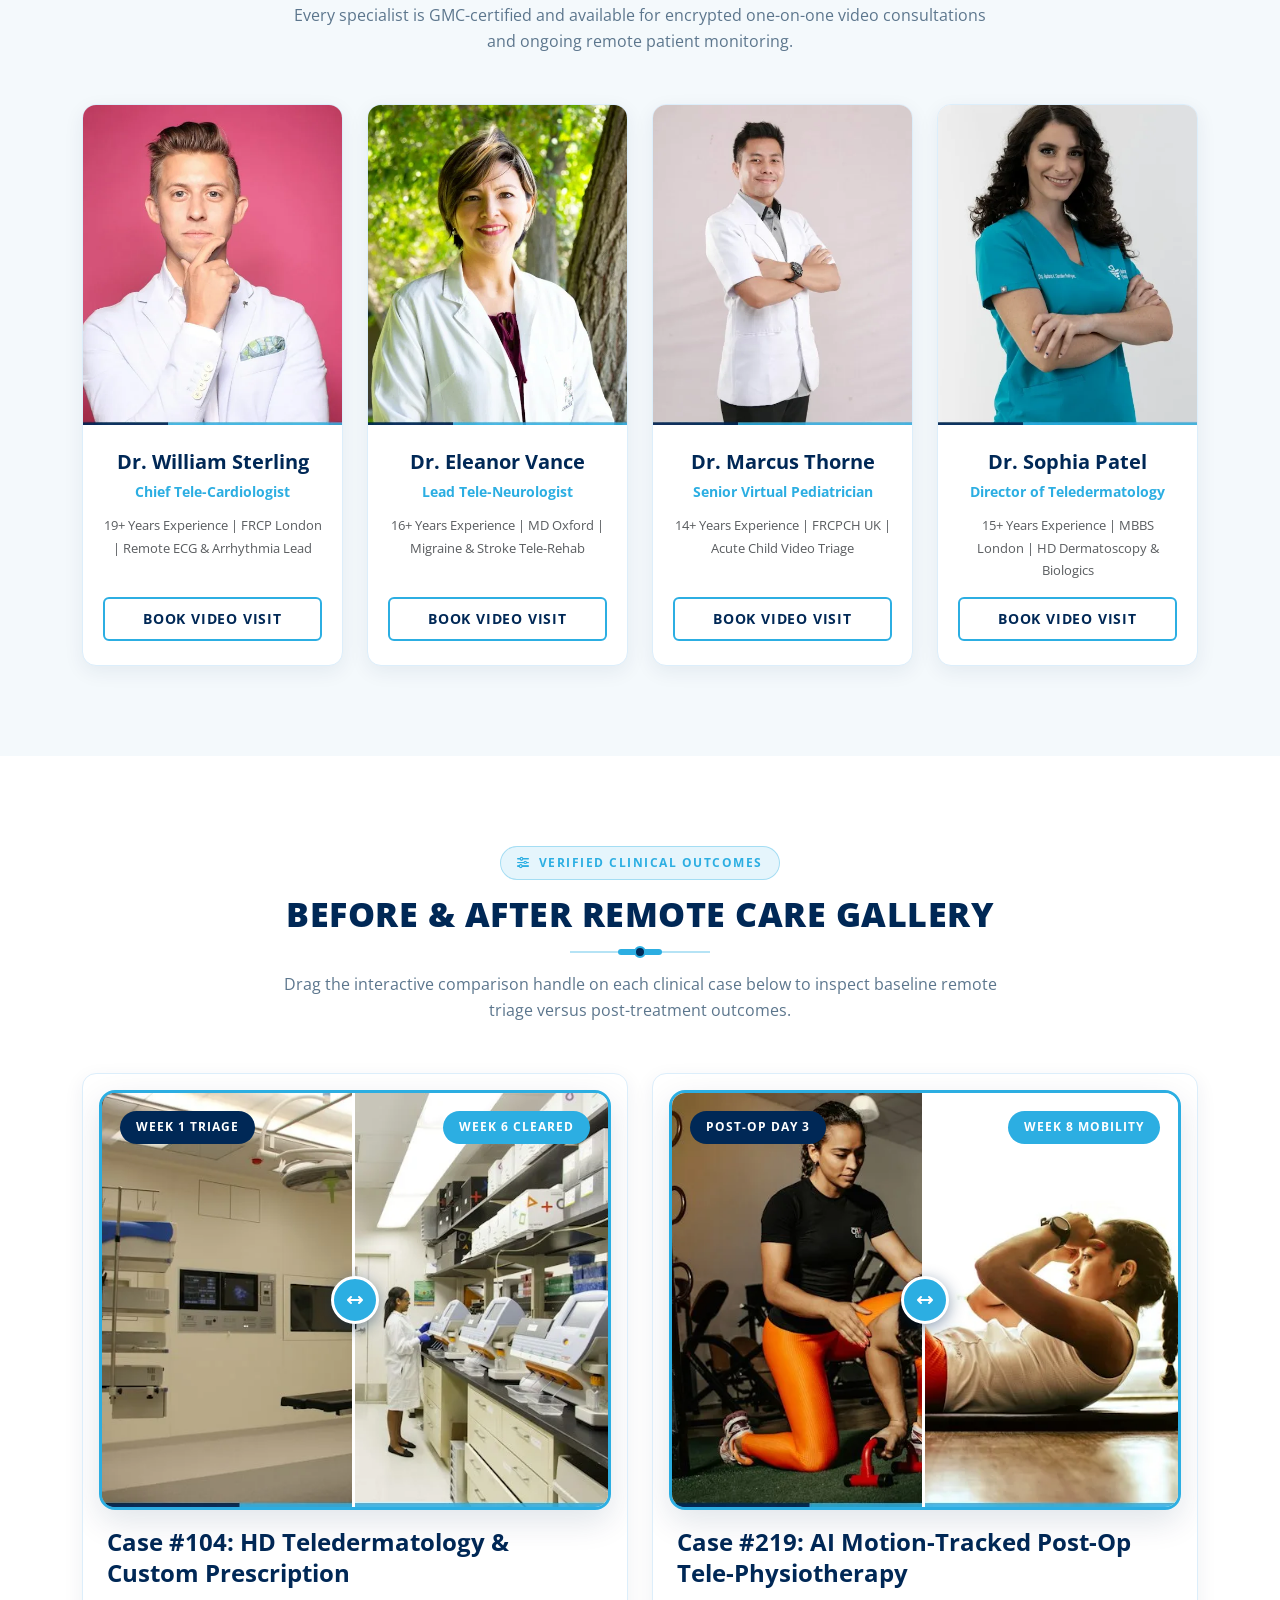
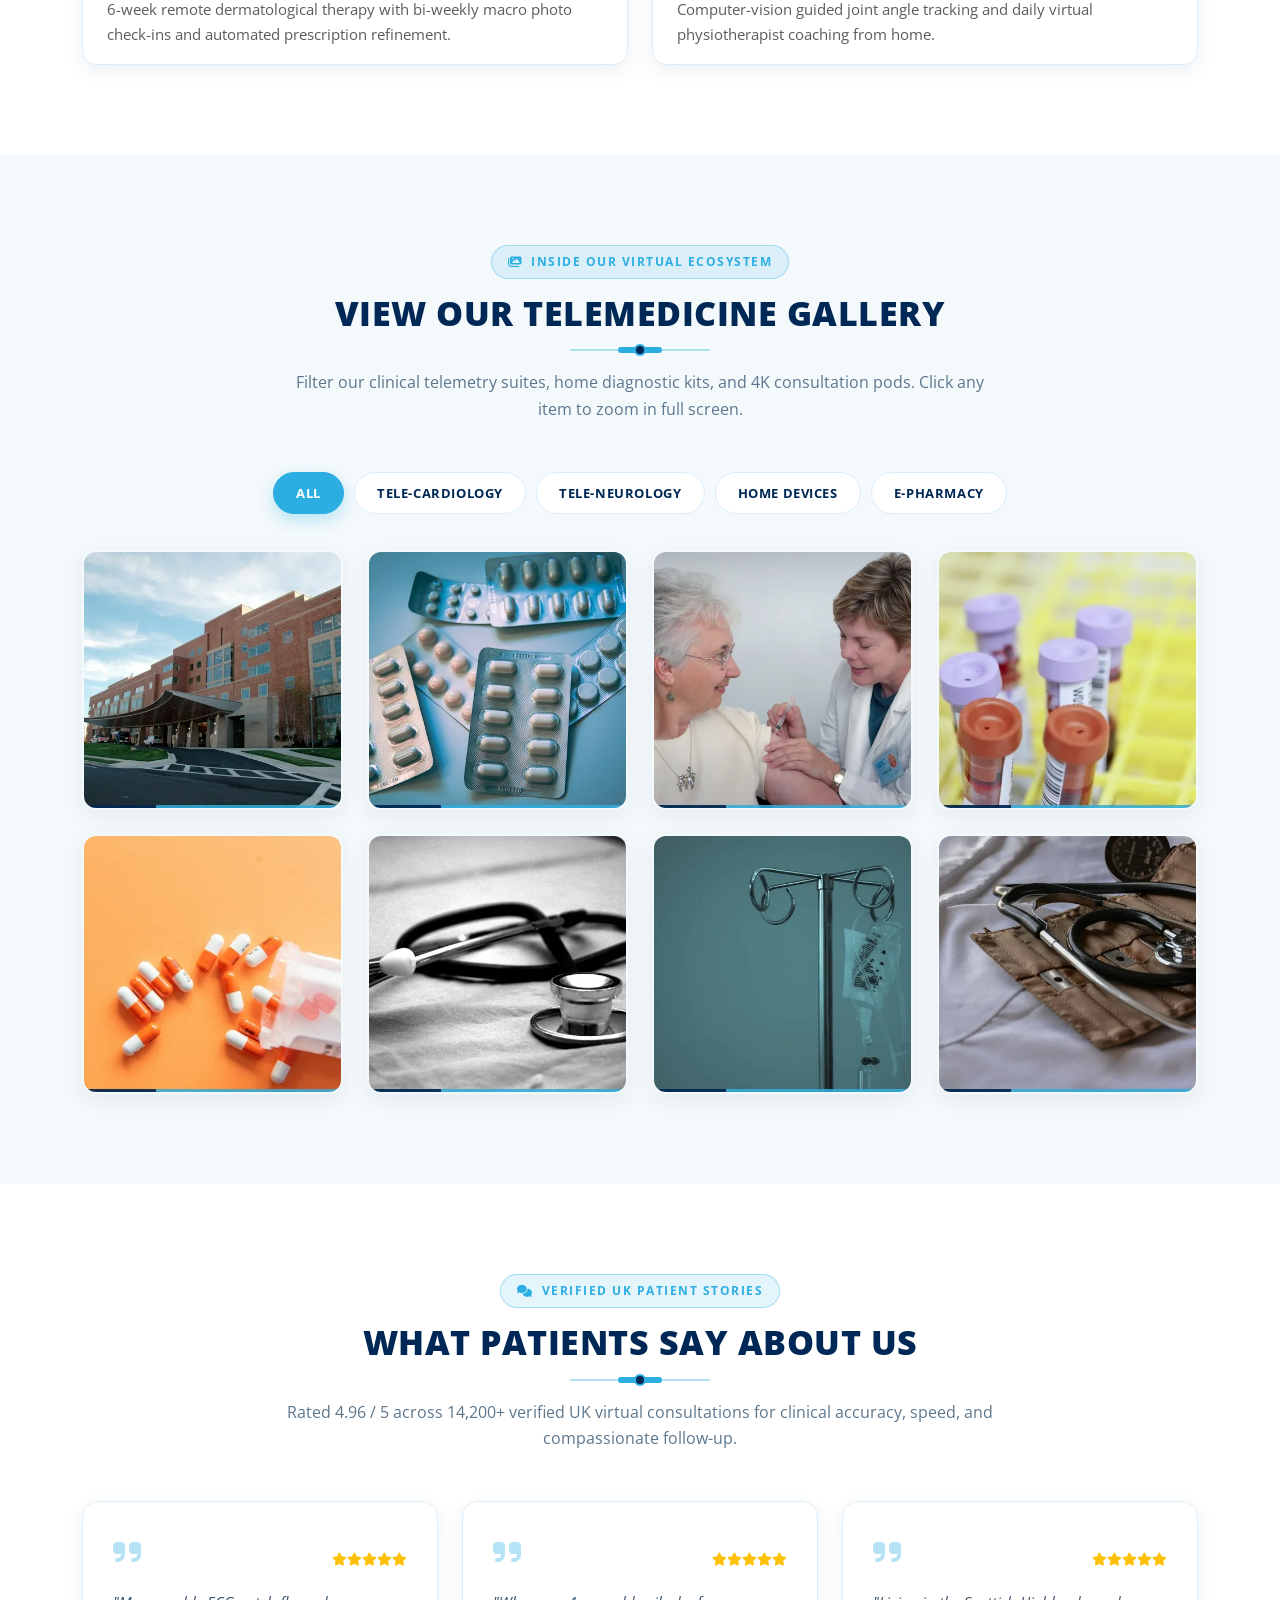
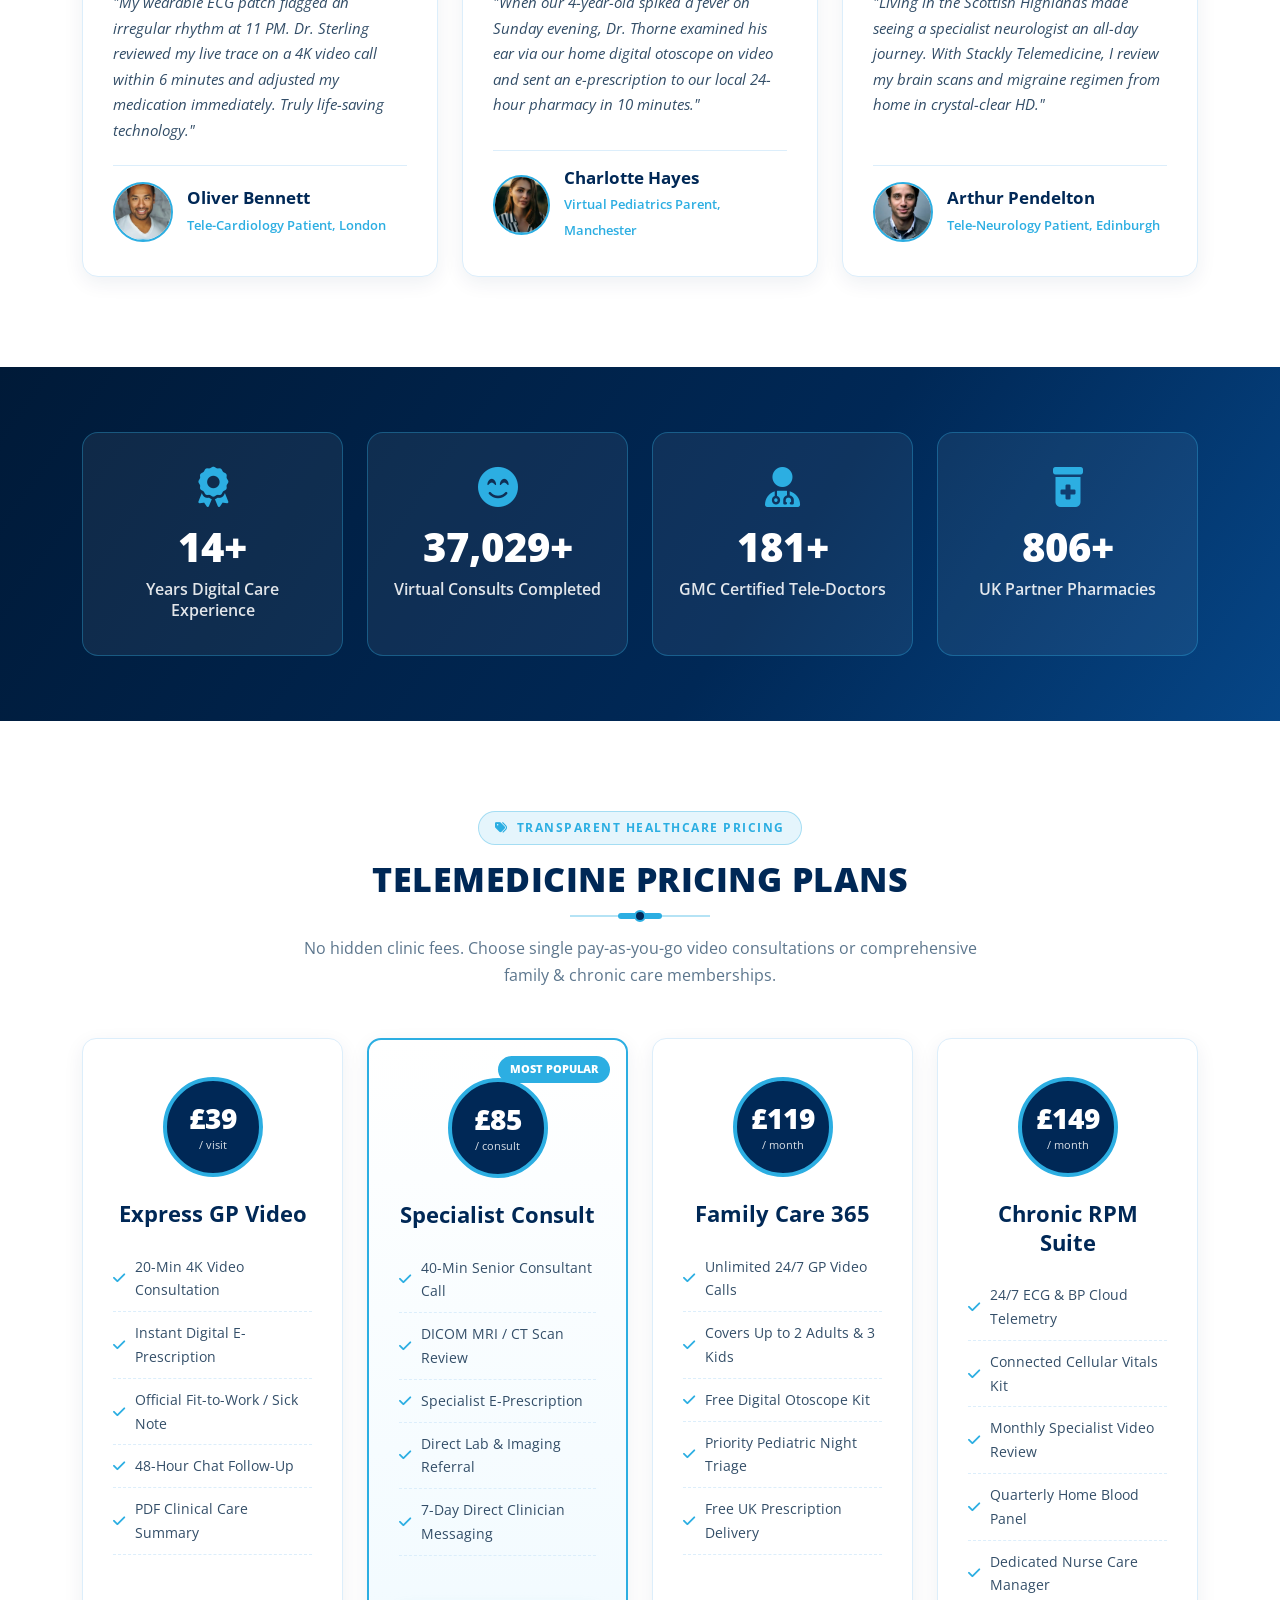
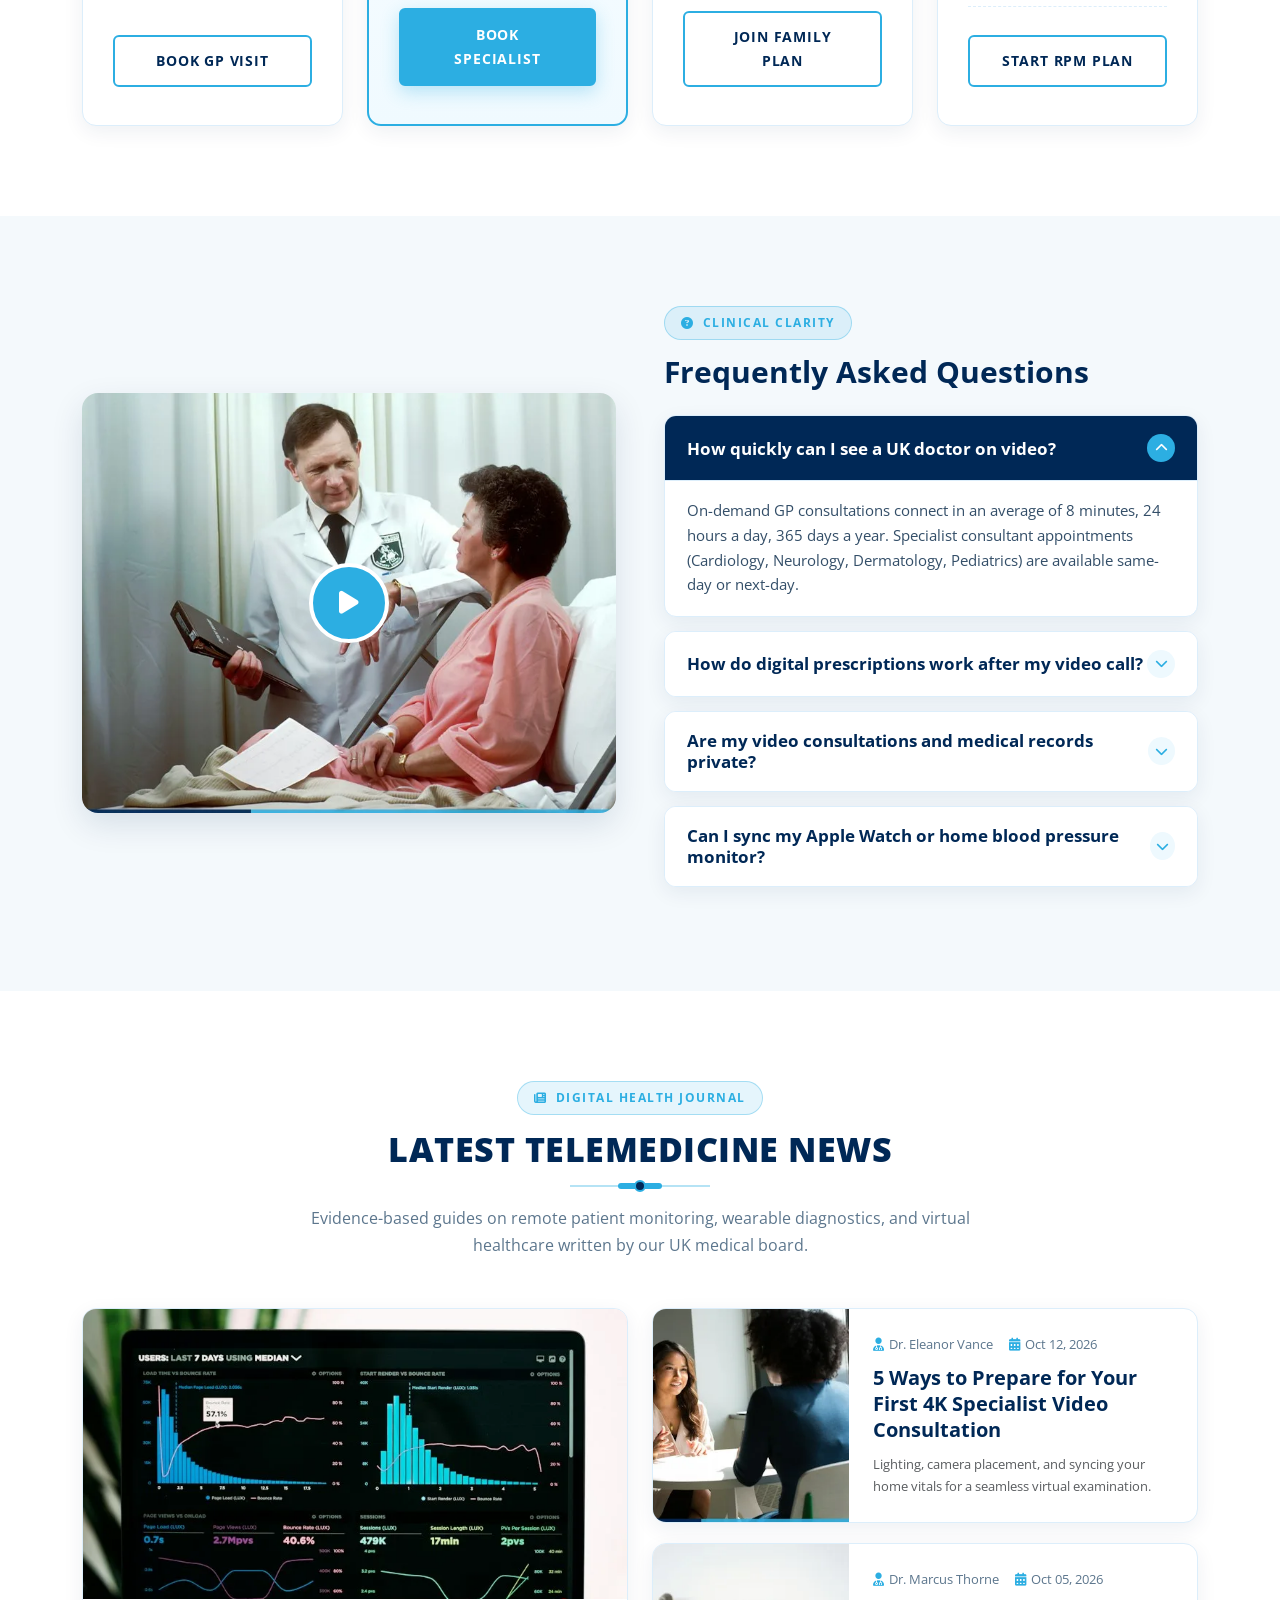
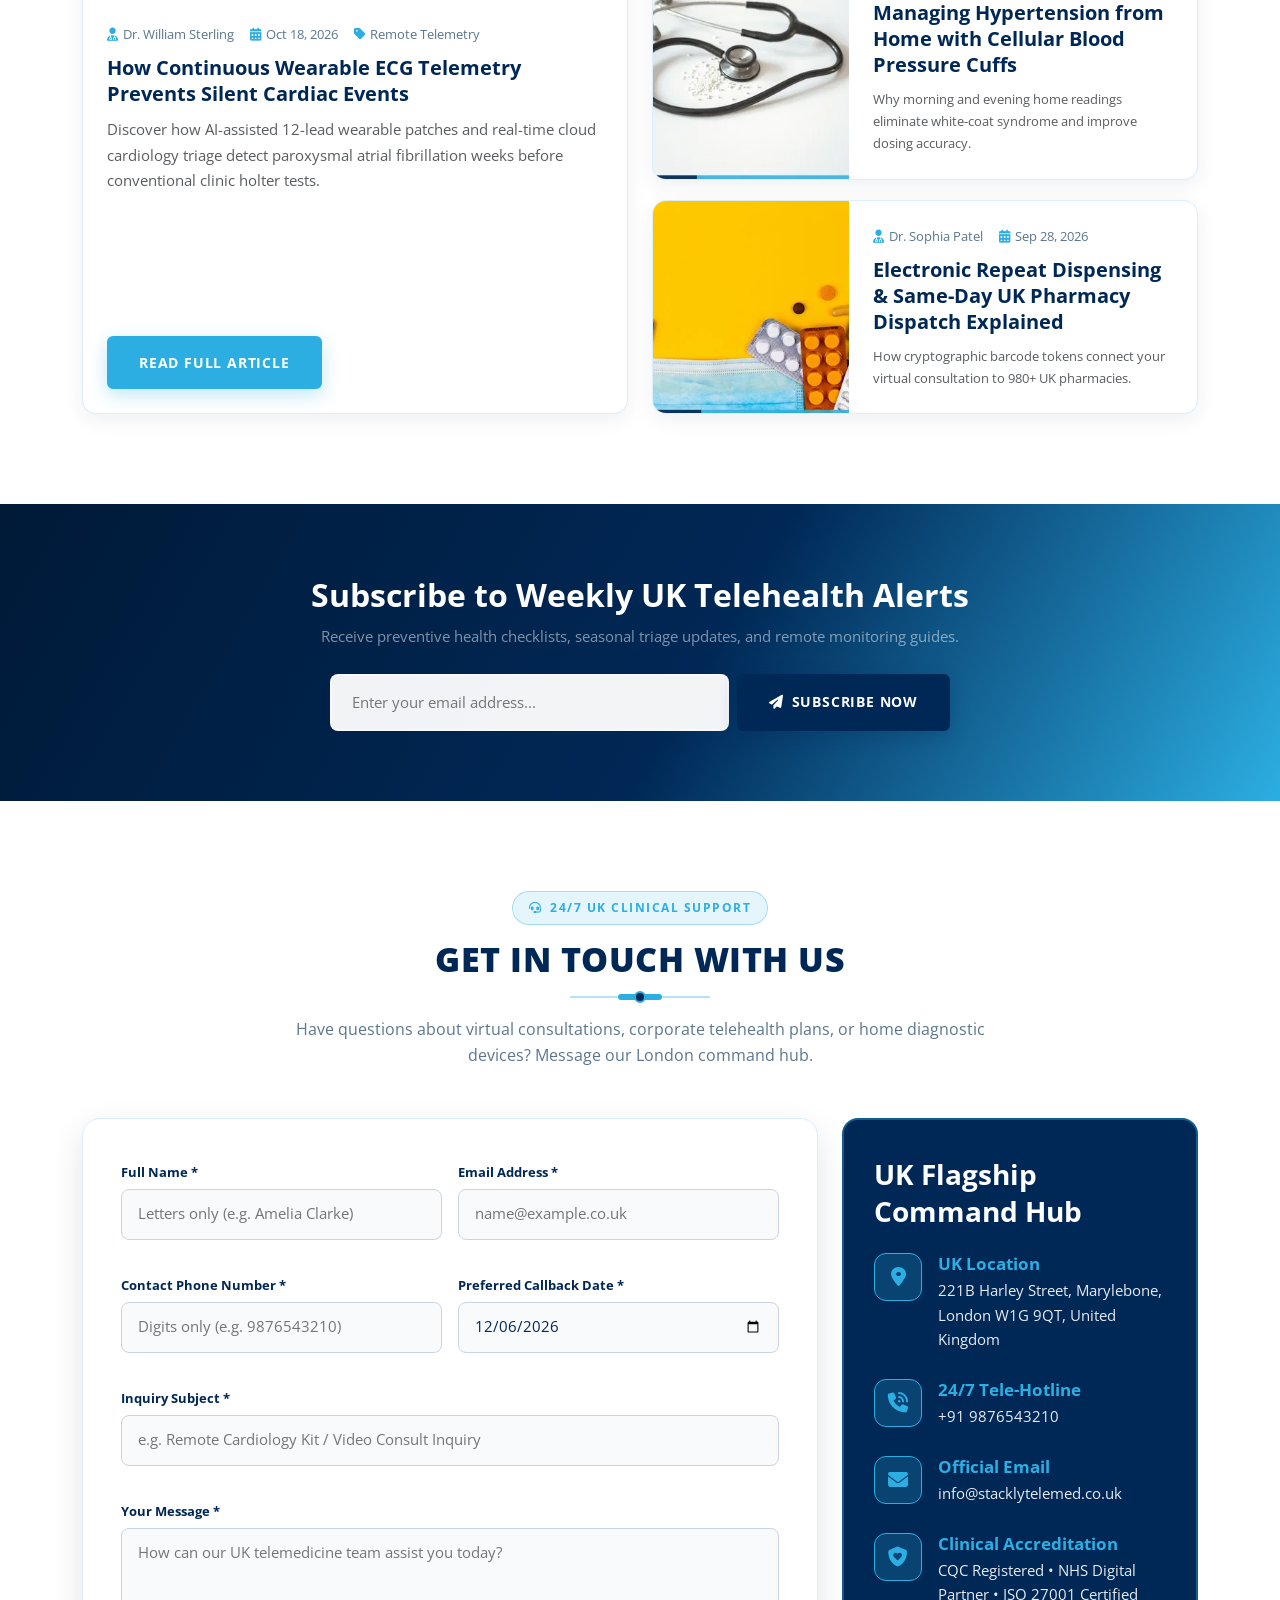
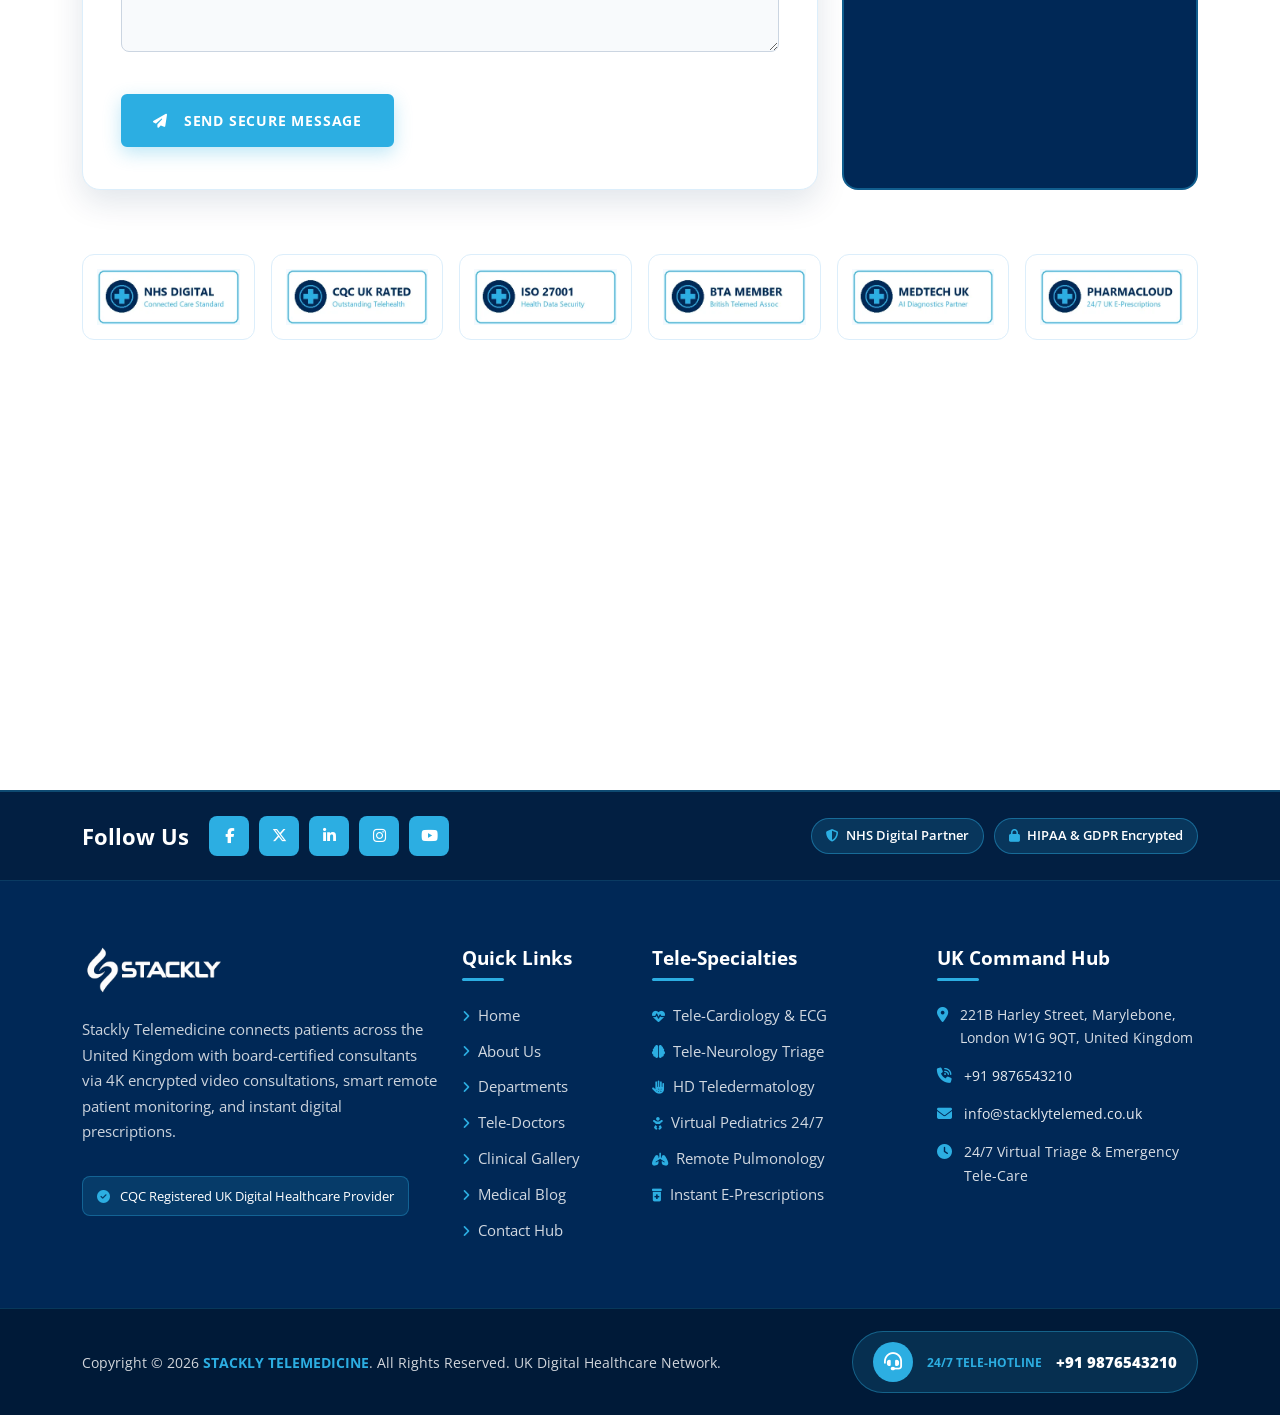
==== commit c0351d3f: "refactor: preloader added" ====
--- a/index.html
+++ b/index.html
@@ -47,7 +47,146 @@
     <!-- Main & Home Stylesheet -->
     <link rel="stylesheet" href="assets/css/styles.css" />
   </head>
-  <body>
+  <body class="tm-preloader-lock">
+    <!-- ==================================================================
+         TELEMEDICINE 4K CLINICAL PRELOADER (~2 SECONDS)
+         ================================================================== -->
+    <div
+      id="tm-preloader"
+      class="tm-preloader"
+      role="status"
+      aria-live="polite"
+      aria-label="Loading Stackly Telemedicine Virtual Clinic"
+    >
+      <!-- Ambient Clinical Background & Floating Medical Shapes -->
+      <div class="tm-preloader-bg-grid"></div>
+      <div class="tm-preloader-glow tm-glow-1"></div>
+      <div class="tm-preloader-glow tm-glow-2"></div>
+      <div class="tm-preloader-floating-icons" aria-hidden="true">
+        <span class="tm-float-icon i-1"><i class="fa-solid fa-stethoscope"></i></span>
+        <span class="tm-float-icon i-2"><i class="fa-solid fa-dna"></i></span>
+        <span class="tm-float-icon i-3"><i class="fa-solid fa-user-doctor"></i></span>
+        <span class="tm-float-icon i-4"><i class="fa-solid fa-shield-heart"></i></span>
+      </div>
+
+      <div class="tm-preloader-card">
+        <!-- Top Encrypted Telemetry Badge -->
+        <div class="tm-preloader-badge">
+          <span class="tm-live-dot"></span>
+          <span>AES-256 ENCRYPTED 4K TELEHEALTH HUB</span>
+        </div>
+
+        <!-- Orbital Biometric Scanner & Heartbeat Core -->
+        <div class="tm-preloader-scanner">
+          <div class="tm-orbit-ring tm-ring-outer"></div>
+          <div class="tm-orbit-ring tm-ring-middle"></div>
+          <div class="tm-orbit-ring tm-ring-inner"></div>
+
+          <!-- Orbiting Medical Nodes -->
+          <div class="tm-orbit-node tm-node-top" title="4K Video Triage">
+            <i class="fa-solid fa-video"></i>
+          </div>
+          <div class="tm-orbit-node tm-node-right" title="Satellite Telemetry">
+            <i class="fa-solid fa-satellite-dish"></i>
+          </div>
+          <div class="tm-orbit-node tm-node-bottom" title="GMC Verified">
+            <i class="fa-solid fa-user-shield"></i>
+          </div>
+          <div class="tm-orbit-node tm-node-left" title="E-Prescriptions">
+            <i class="fa-solid fa-prescription-bottle-medical"></i>
+          </div>
+
+          <!-- Center Logo & Pulse Core -->
+          <div class="tm-scanner-core">
+            <img
+              src="assets/images/logoStackly.webp"
+              alt="Stackly Telemedicine"
+              class="tm-preloader-logo"
+            />
+            <div class="tm-core-pulse-badge">
+              <i class="fa-solid fa-heart-pulse"></i>
+            </div>
+          </div>
+        </div>
+
+        <!-- Brand Title & Subtitle -->
+        <div class="tm-preloader-brand">
+          <h2 class="tm-preloader-title">
+            STACKLY <span>TELEMEDICINE</span>
+          </h2>
+          <p class="tm-preloader-subtitle">
+            24/7 UK Virtual Hospital &amp; Remote Specialist Triage
+          </p>
+        </div>
+
+        <!-- Live ECG / EKG Waveform Monitor -->
+        <div class="tm-ecg-monitor" aria-hidden="true">
+          <div class="tm-ecg-header">
+            <span class="tm-ecg-label">
+              <i class="fa-solid fa-wave-square"></i> BIO-TELEMETRY SYNC
+            </span>
+            <span class="tm-ecg-bpm">
+              <i class="fa-solid fa-heart"></i> 72 BPM &bull; SPO2 99%
+            </span>
+          </div>
+          <svg
+            class="tm-ecg-svg"
+            viewBox="0 0 500 70"
+            preserveAspectRatio="none"
+          >
+            <defs>
+              <linearGradient id="tmEcgGrad" x1="0%" y1="0%" x2="100%" y2="0%">
+                <stop offset="0%" stop-color="#2caee2" stop-opacity="0.05" />
+                <stop offset="50%" stop-color="#2caee2" stop-opacity="0.95" />
+                <stop offset="100%" stop-color="#10b981" stop-opacity="1" />
+              </linearGradient>
+            </defs>
+            <path
+              class="tm-ecg-grid-line"
+              d="M0,35 L500,35"
+            />
+            <path
+              class="tm-ecg-path"
+              d="M 0,35 L 55,35 L 68,26 L 80,35 L 98,35 L 106,46 L 118,8 L 130,62 L 142,28 L 154,35 L 215,35 L 228,26 L 240,35 L 258,35 L 266,46 L 278,6 L 290,64 L 302,28 L 314,35 L 375,35 L 388,26 L 400,35 L 418,35 L 426,46 L 438,8 L 450,62 L 462,28 L 474,35 L 500,35"
+              fill="none"
+              stroke="url(#tmEcgGrad)"
+              stroke-width="3"
+              stroke-linecap="round"
+              stroke-linejoin="round"
+            />
+          </svg>
+        </div>
+
+        <!-- Dynamic Clinical Status & Progress Bar -->
+        <div class="tm-preloader-progress-area">
+          <div class="tm-preloader-status-row">
+            <span id="tm-preloader-status" class="tm-preloader-status-text">
+              Initializing Encrypted 4K Video Channel...
+            </span>
+            <span id="tm-preloader-percent" class="tm-preloader-percent">
+              0%
+            </span>
+          </div>
+          <div class="tm-preloader-bar-track">
+            <div id="tm-preloader-bar" class="tm-preloader-bar-fill"></div>
+          </div>
+        </div>
+
+        <!-- Clinical Pillars Footer -->
+        <div class="tm-preloader-pillars" aria-hidden="true">
+          <span class="tm-pillar-chip is-active">
+            <i class="fa-solid fa-circle-check"></i> GMC Certified
+          </span>
+          <span class="tm-pillar-chip is-active">
+            <i class="fa-solid fa-circle-check"></i> 4K UHD Stream
+          </span>
+          <span class="tm-pillar-chip is-active">
+            <i class="fa-solid fa-circle-check"></i> NHS &amp; Private
+          </span>
+        </div>
+      </div>
+    </div>
+
     <!-- Common Header Component Container -->
     <div id="header-placeholder"></div>
 
--- a/assets/css/styles.css
+++ b/assets/css/styles.css
@@ -2542,3 +2542,571 @@
   border-color: var(--tm-light-blue);
   transform: translateY(-4px);
 }
+
+/* ==========================================================================
+   22. Home Page Telemedicine 4K Clinical Preloader (~2 Seconds)
+   ========================================================================== */
+body.tm-preloader-lock {
+  overflow: hidden !important;
+}
+
+.tm-preloader {
+  position: fixed;
+  inset: 0;
+  width: 100%;
+  height: 100vh;
+  z-index: 99999;
+  display: flex;
+  align-items: center;
+  justify-content: center;
+  padding: 20px;
+  background: radial-gradient(
+    circle at 50% 35%,
+    #04346c 0%,
+    var(--tm-dark-blue) 48%,
+    var(--tm-dark-blue-deep) 100%
+  );
+  overflow: hidden;
+  opacity: 1;
+  visibility: visible;
+  transition:
+    opacity 0.55s cubic-bezier(0.4, 0, 0.2, 1),
+    visibility 0.55s cubic-bezier(0.4, 0, 0.2, 1),
+    transform 0.55s cubic-bezier(0.4, 0, 0.2, 1);
+}
+
+.tm-preloader.is-loaded {
+  opacity: 0;
+  visibility: hidden;
+  pointer-events: none;
+  transform: scale(1.035);
+}
+
+/* Subtle Telemetry Grid & Ambient Glows */
+.tm-preloader-bg-grid {
+  position: absolute;
+  inset: 0;
+  background-image:
+    linear-gradient(rgba(44, 174, 226, 0.06) 1px, transparent 1px),
+    linear-gradient(90deg, rgba(44, 174, 226, 0.06) 1px, transparent 1px);
+  background-size: 38px 38px;
+  mask-image: radial-gradient(circle at center, black 35%, transparent 85%);
+  -webkit-mask-image: radial-gradient(
+    circle at center,
+    black 35%,
+    transparent 85%
+  );
+  pointer-events: none;
+}
+
+.tm-preloader-glow {
+  position: absolute;
+  border-radius: 50%;
+  filter: blur(85px);
+  pointer-events: none;
+  opacity: 0.45;
+}
+
+.tm-preloader-glow.tm-glow-1 {
+  width: 380px;
+  height: 380px;
+  background: var(--tm-light-blue);
+  top: -90px;
+  left: -80px;
+  animation: tmGlowPulse 4s ease-in-out infinite alternate;
+}
+
+.tm-preloader-glow.tm-glow-2 {
+  width: 340px;
+  height: 340px;
+  background: var(--tm-success);
+  bottom: -90px;
+  right: -70px;
+  animation: tmGlowPulse 4s ease-in-out infinite alternate-reverse;
+}
+
+/* Ambient Floating Clinical Icons */
+.tm-preloader-floating-icons {
+  position: absolute;
+  inset: 0;
+  pointer-events: none;
+}
+
+.tm-float-icon {
+  position: absolute;
+  width: 52px;
+  height: 52px;
+  border-radius: 14px;
+  background: rgba(255, 255, 255, 0.04);
+  border: 1px solid rgba(44, 174, 226, 0.18);
+  color: rgba(44, 174, 226, 0.35);
+  display: flex;
+  align-items: center;
+  justify-content: center;
+  font-size: 22px;
+  backdrop-filter: blur(4px);
+  animation: tmFloatAmbient 5s ease-in-out infinite;
+}
+
+.tm-float-icon.i-1 {
+  top: 14%;
+  left: 12%;
+  animation-delay: 0s;
+}
+
+.tm-float-icon.i-2 {
+  top: 18%;
+  right: 13%;
+  animation-delay: 0.8s;
+}
+
+.tm-float-icon.i-3 {
+  bottom: 16%;
+  left: 15%;
+  animation-delay: 1.5s;
+}
+
+.tm-float-icon.i-4 {
+  bottom: 14%;
+  right: 12%;
+  animation-delay: 2.2s;
+}
+
+/* Central Glassmorphic Telemetry Card */
+.tm-preloader-card {
+  position: relative;
+  z-index: 2;
+  width: 100%;
+  max-width: 470px;
+  background: rgba(0, 32, 68, 0.68);
+  border: 1px solid rgba(44, 174, 226, 0.32);
+  border-radius: 24px;
+  padding: 32px 30px 28px;
+  text-align: center;
+  backdrop-filter: blur(18px);
+  -webkit-backdrop-filter: blur(18px);
+  box-shadow:
+    0 25px 60px rgba(0, 12, 28, 0.65),
+    inset 0 1px 0 rgba(255, 255, 255, 0.15);
+}
+
+/* Top Live Security Badge */
+.tm-preloader-badge {
+  display: inline-flex;
+  align-items: center;
+  gap: 8px;
+  background: rgba(44, 174, 226, 0.14);
+  border: 1px solid rgba(44, 174, 226, 0.4);
+  color: #e0f6ff;
+  font-size: 11px;
+  font-weight: 700;
+  letter-spacing: 1.3px;
+  text-transform: uppercase;
+  padding: 6px 15px;
+  border-radius: 50px;
+  margin-bottom: 24px;
+}
+
+.tm-live-dot {
+  width: 8px;
+  height: 8px;
+  border-radius: 50%;
+  background-color: var(--tm-success);
+  box-shadow: 0 0 0 0 rgba(16, 185, 129, 0.7);
+  animation: tmLivePing 1.4s infinite;
+}
+
+/* Orbital Biometric Radar & Core Logo */
+.tm-preloader-scanner {
+  position: relative;
+  width: 158px;
+  height: 158px;
+  margin: 0 auto 22px;
+  display: flex;
+  align-items: center;
+  justify-content: center;
+}
+
+.tm-orbit-ring {
+  position: absolute;
+  border-radius: 50%;
+  pointer-events: none;
+}
+
+.tm-orbit-ring.tm-ring-outer {
+  inset: 0;
+  border: 1.5px dashed rgba(44, 174, 226, 0.42);
+  animation: tmOrbitSpin 10s linear infinite;
+}
+
+.tm-orbit-ring.tm-ring-middle {
+  inset: 14px;
+  border: 2px solid transparent;
+  border-top-color: var(--tm-light-blue);
+  border-right-color: rgba(44, 174, 226, 0.35);
+  border-bottom-color: var(--tm-success);
+  animation: tmOrbitSpinReverse 2.4s cubic-bezier(0.55, 0.15, 0.45, 0.85)
+    infinite;
+}
+
+.tm-orbit-ring.tm-ring-inner {
+  inset: 28px;
+  border: 1px solid rgba(255, 255, 255, 0.14);
+  background: radial-gradient(
+    circle,
+    rgba(44, 174, 226, 0.18) 0%,
+    rgba(0, 40, 86, 0.4) 100%
+  );
+  box-shadow: 0 0 28px rgba(44, 174, 226, 0.25);
+}
+
+/* 4 Cardinal Medical Telemetry Nodes */
+.tm-orbit-node {
+  position: absolute;
+  width: 28px;
+  height: 28px;
+  border-radius: 50%;
+  background: var(--tm-dark-blue);
+  border: 1.5px solid var(--tm-light-blue);
+  color: var(--tm-light-blue);
+  display: flex;
+  align-items: center;
+  justify-content: center;
+  font-size: 11px;
+  box-shadow: 0 4px 12px rgba(0, 0, 0, 0.35);
+  z-index: 3;
+}
+
+.tm-orbit-node.tm-node-top {
+  top: -6px;
+  left: 50%;
+  transform: translateX(-50%);
+}
+
+.tm-orbit-node.tm-node-right {
+  right: -6px;
+  top: 50%;
+  transform: translateY(-50%);
+}
+
+.tm-orbit-node.tm-node-bottom {
+  bottom: -6px;
+  left: 50%;
+  transform: translateX(-50%);
+}
+
+.tm-orbit-node.tm-node-left {
+  left: -6px;
+  top: 50%;
+  transform: translateY(-50%);
+}
+
+.tm-scanner-core {
+  position: relative;
+  z-index: 4;
+  width: 88px;
+  height: 88px;
+  border-radius: 50%;
+  background: var(--tm-white);
+  display: flex;
+  align-items: center;
+  justify-content: center;
+  padding: 14px;
+  background: linear-gradient(135deg, var(--tm-light-blue), #0d8ec2);
+
+  box-shadow:
+    0 0 0 6px rgba(44, 174, 226, 0.18),
+    0 10px 25px rgba(0, 0, 0, 0.35);
+  animation: tmCoreHeartbeat 1.25s ease-in-out infinite;
+}
+
+.tm-preloader-logo {
+  max-width: 100%;
+  max-height: 46px;
+  width: auto;
+  height: auto;
+  object-fit: contain;
+}
+
+.tm-core-pulse-badge {
+  position: absolute;
+  bottom: -4px;
+  right: -4px;
+  width: 28px;
+  height: 28px;
+  border-radius: 50%;
+  background: linear-gradient(135deg, var(--tm-light-blue), #0d8ec2);
+  color: var(--tm-white);
+  border: 2px solid var(--tm-dark-blue-deep);
+  display: flex;
+  align-items: center;
+  justify-content: center;
+  font-size: 12px;
+  box-shadow: 0 4px 10px rgba(44, 174, 226, 0.45);
+}
+
+/* Brand Heading */
+.tm-preloader-title {
+  color: var(--tm-white);
+  font-size: 21px;
+  font-weight: 800;
+  letter-spacing: 1px;
+  margin-bottom: 4px;
+  text-transform: uppercase;
+}
+
+.tm-preloader-title span {
+  color: var(--tm-light-blue);
+}
+
+.tm-preloader-subtitle {
+  color: rgba(255, 255, 255, 0.74);
+  font-size: 13px;
+  margin-bottom: 18px;
+}
+
+/* Live ECG / EKG Waveform Monitor Box */
+.tm-ecg-monitor {
+  background: rgba(0, 18, 40, 0.65);
+  border: 1px solid rgba(44, 174, 226, 0.24);
+  border-radius: 14px;
+  padding: 10px 14px 8px;
+  margin-bottom: 18px;
+  position: relative;
+  overflow: hidden;
+}
+
+.tm-ecg-header {
+  display: flex;
+  align-items: center;
+  justify-content: space-between;
+  font-size: 10.5px;
+  font-weight: 700;
+  letter-spacing: 0.8px;
+  margin-bottom: 4px;
+}
+
+.tm-ecg-label {
+  color: var(--tm-light-blue);
+  display: inline-flex;
+  align-items: center;
+  gap: 5px;
+}
+
+.tm-ecg-bpm {
+  color: var(--tm-success);
+  display: inline-flex;
+  align-items: center;
+  gap: 5px;
+}
+
+.tm-ecg-bpm i {
+  animation: tmCoreHeartbeat 0.95s ease-in-out infinite;
+}
+
+.tm-ecg-svg {
+  width: 100%;
+  height: 46px;
+  display: block;
+}
+
+.tm-ecg-grid-line {
+  stroke: rgba(44, 174, 226, 0.14);
+  stroke-width: 1;
+  stroke-dasharray: 4 4;
+}
+
+.tm-ecg-path {
+  stroke-dasharray: 650;
+  stroke-dashoffset: 650;
+  filter: drop-shadow(0 0 6px rgba(44, 174, 226, 0.65));
+  animation: tmEcgSweep 1.85s ease-in-out infinite;
+}
+
+/* Progress Bar & Dynamic Status */
+.tm-preloader-progress-area {
+  margin-bottom: 18px;
+  text-align: left;
+}
+
+.tm-preloader-status-row {
+  display: flex;
+  align-items: center;
+  justify-content: space-between;
+  gap: 10px;
+  margin-bottom: 7px;
+}
+
+.tm-preloader-status-text {
+  color: rgba(255, 255, 255, 0.88);
+  font-size: 12.5px;
+  font-weight: 600;
+  white-space: nowrap;
+  overflow: hidden;
+  text-overflow: ellipsis;
+}
+
+.tm-preloader-percent {
+  color: var(--tm-light-blue);
+  font-size: 13px;
+  font-weight: 800;
+  font-variant-numeric: tabular-nums;
+  flex-shrink: 0;
+}
+
+.tm-preloader-bar-track {
+  width: 100%;
+  height: 7px;
+  background: rgba(255, 255, 255, 0.1);
+  border-radius: 50px;
+  overflow: hidden;
+  position: relative;
+}
+
+.tm-preloader-bar-fill {
+  width: 0%;
+  height: 100%;
+  border-radius: 50px;
+  background: linear-gradient(
+    90deg,
+    var(--tm-light-blue) 0%,
+    #38bdf8 55%,
+    var(--tm-success) 100%
+  );
+  box-shadow: 0 0 14px rgba(44, 174, 226, 0.65);
+  transition: width 0.08s linear;
+}
+
+/* Clinical Feature Pills */
+.tm-preloader-pillars {
+  display: flex;
+  align-items: center;
+  justify-content: center;
+  flex-wrap: wrap;
+  gap: 8px;
+}
+
+.tm-pillar-chip {
+  display: inline-flex;
+  align-items: center;
+  gap: 5px;
+  font-size: 11px;
+  font-weight: 600;
+  color: rgba(255, 255, 255, 0.82);
+  background: rgba(255, 255, 255, 0.06);
+  border: 1px solid rgba(255, 255, 255, 0.12);
+  padding: 4px 11px;
+  border-radius: 50px;
+}
+
+.tm-pillar-chip i {
+  color: var(--tm-success);
+  font-size: 11px;
+}
+
+/* Keyframe Animations */
+@keyframes tmOrbitSpin {
+  0% {
+    transform: rotate(0deg);
+  }
+  100% {
+    transform: rotate(360deg);
+  }
+}
+
+@keyframes tmOrbitSpinReverse {
+  0% {
+    transform: rotate(360deg);
+  }
+  100% {
+    transform: rotate(0deg);
+  }
+}
+
+@keyframes tmCoreHeartbeat {
+  0%,
+  100% {
+    transform: scale(1);
+  }
+  18% {
+    transform: scale(1.06);
+  }
+  34% {
+    transform: scale(0.98);
+  }
+  50% {
+    transform: scale(1.04);
+  }
+}
+
+@keyframes tmEcgSweep {
+  0% {
+    stroke-dashoffset: 650;
+    opacity: 0.35;
+  }
+  55% {
+    stroke-dashoffset: 0;
+    opacity: 1;
+  }
+  100% {
+    stroke-dashoffset: -650;
+    opacity: 0.25;
+  }
+}
+
+@keyframes tmLivePing {
+  0% {
+    box-shadow: 0 0 0 0 rgba(16, 185, 129, 0.75);
+  }
+  75% {
+    box-shadow: 0 0 0 8px rgba(16, 185, 129, 0);
+  }
+  100% {
+    box-shadow: 0 0 0 0 rgba(16, 185, 129, 0);
+  }
+}
+
+@keyframes tmGlowPulse {
+  0% {
+    transform: scale(1) translate(0, 0);
+  }
+  100% {
+    transform: scale(1.15) translate(18px, 14px);
+  }
+}
+
+@keyframes tmFloatAmbient {
+  0%,
+  100% {
+    transform: translateY(0px);
+  }
+  50% {
+    transform: translateY(-12px);
+  }
+}
+
+@media (max-width: 575.98px) {
+  .tm-preloader-card {
+    padding: 24px 20px 22px;
+    border-radius: 20px;
+  }
+
+  .tm-preloader-scanner {
+    width: 136px;
+    height: 136px;
+    margin-bottom: 18px;
+  }
+
+  .tm-scanner-core {
+    width: 76px;
+    height: 76px;
+  }
+
+  .tm-preloader-title {
+    font-size: 18px;
+  }
+
+  .tm-float-icon {
+    display: none;
+  }
+}
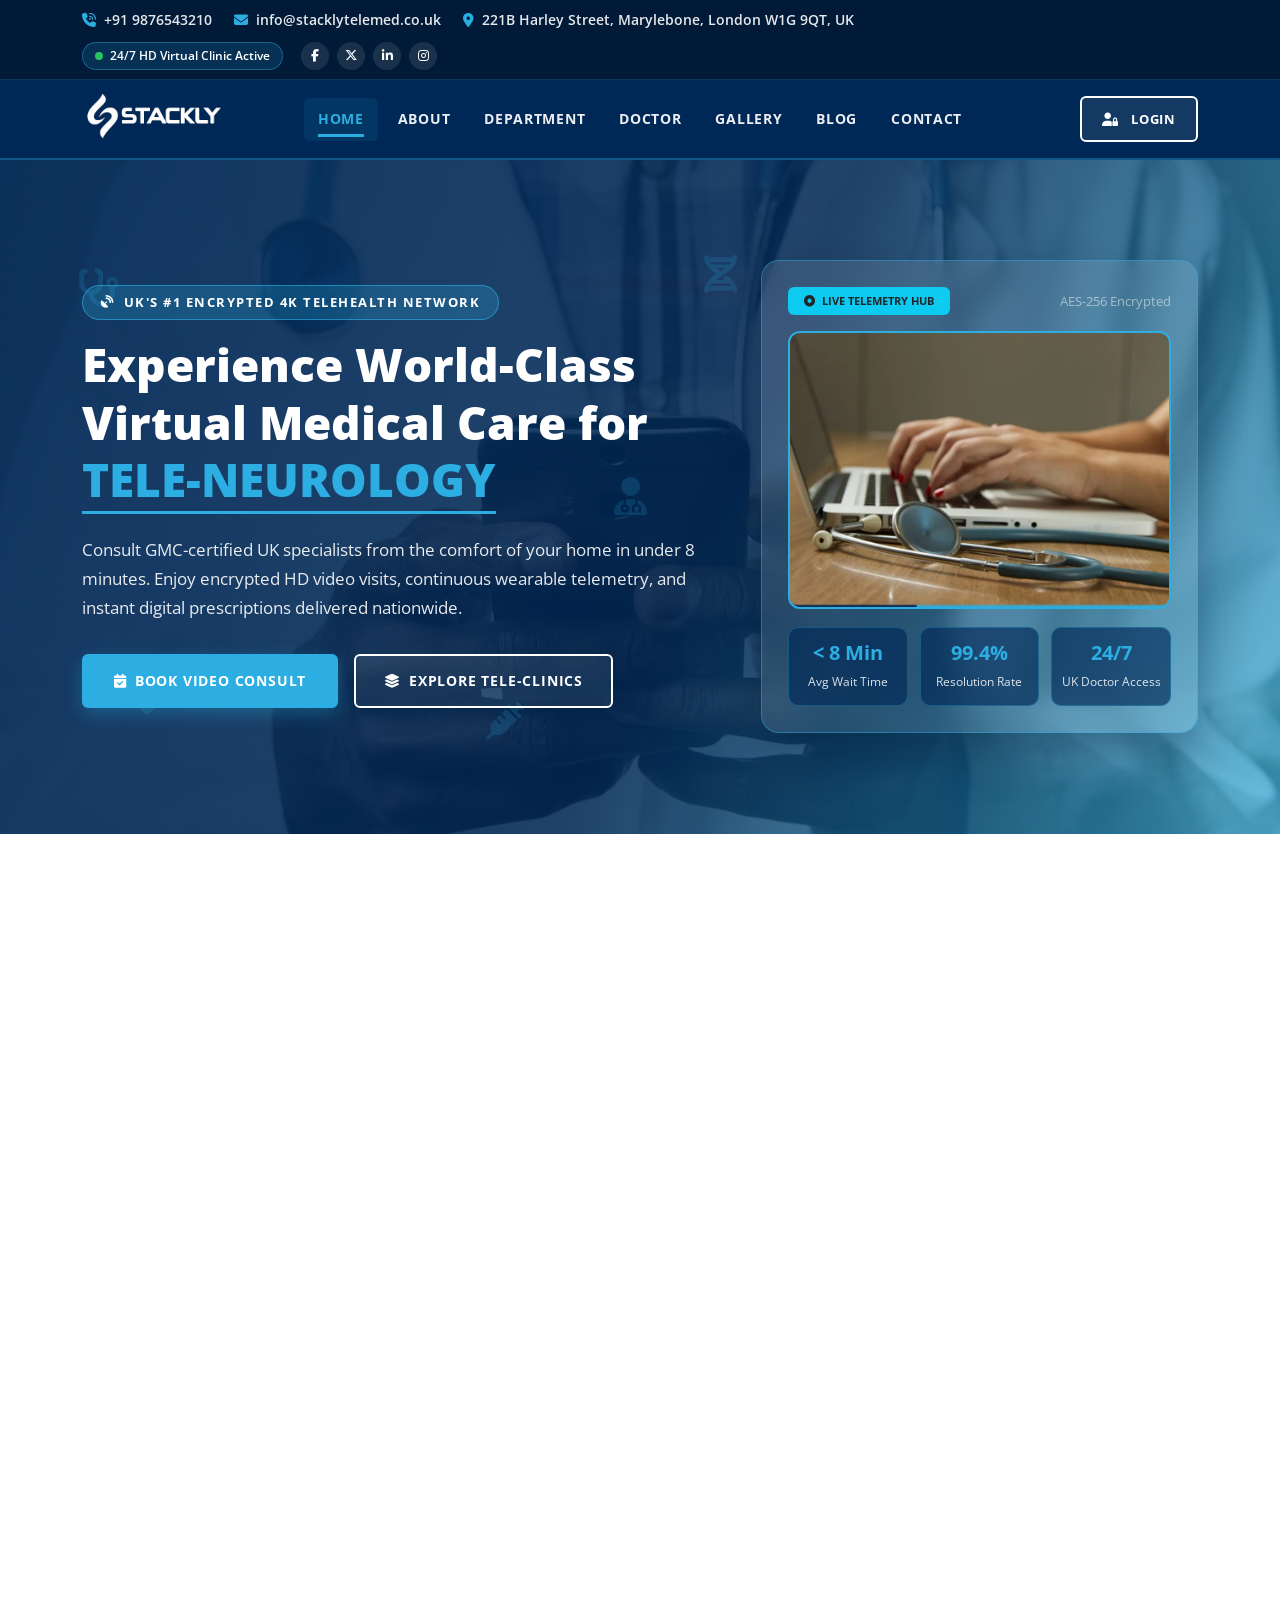
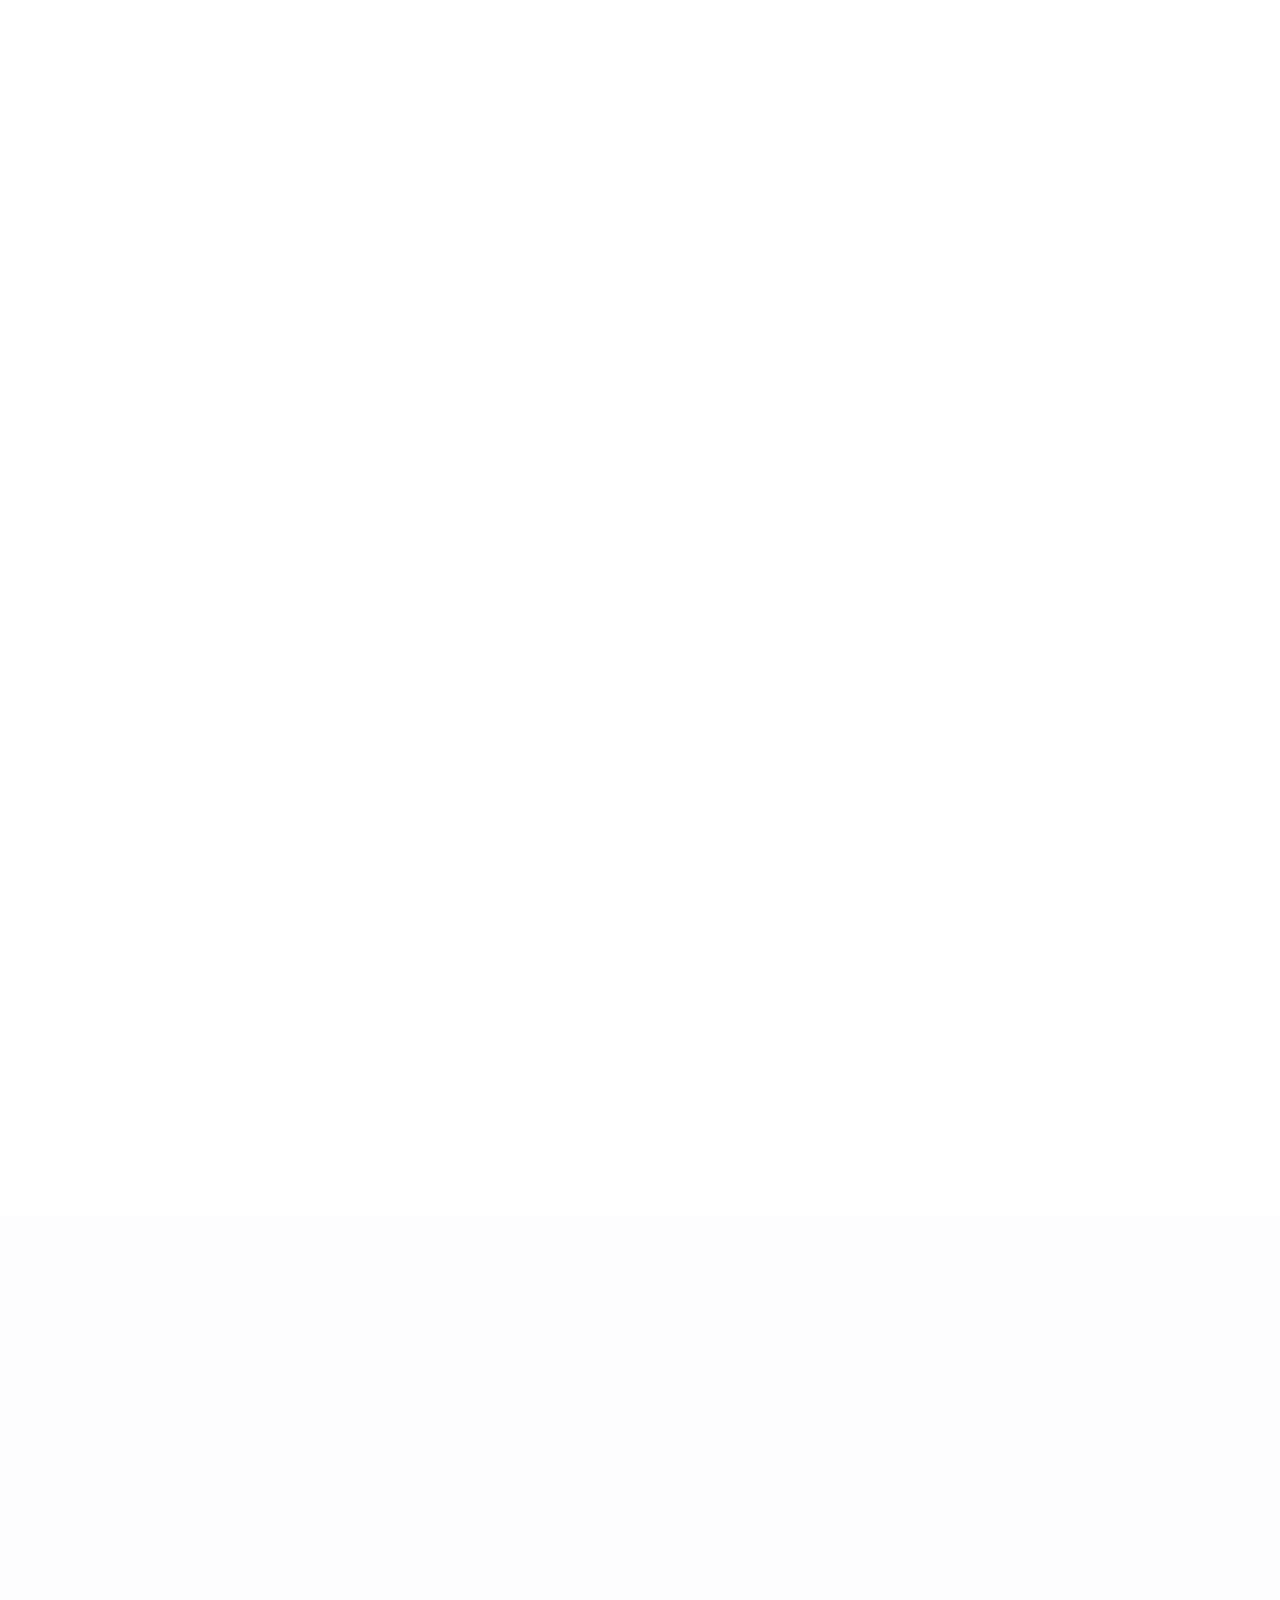
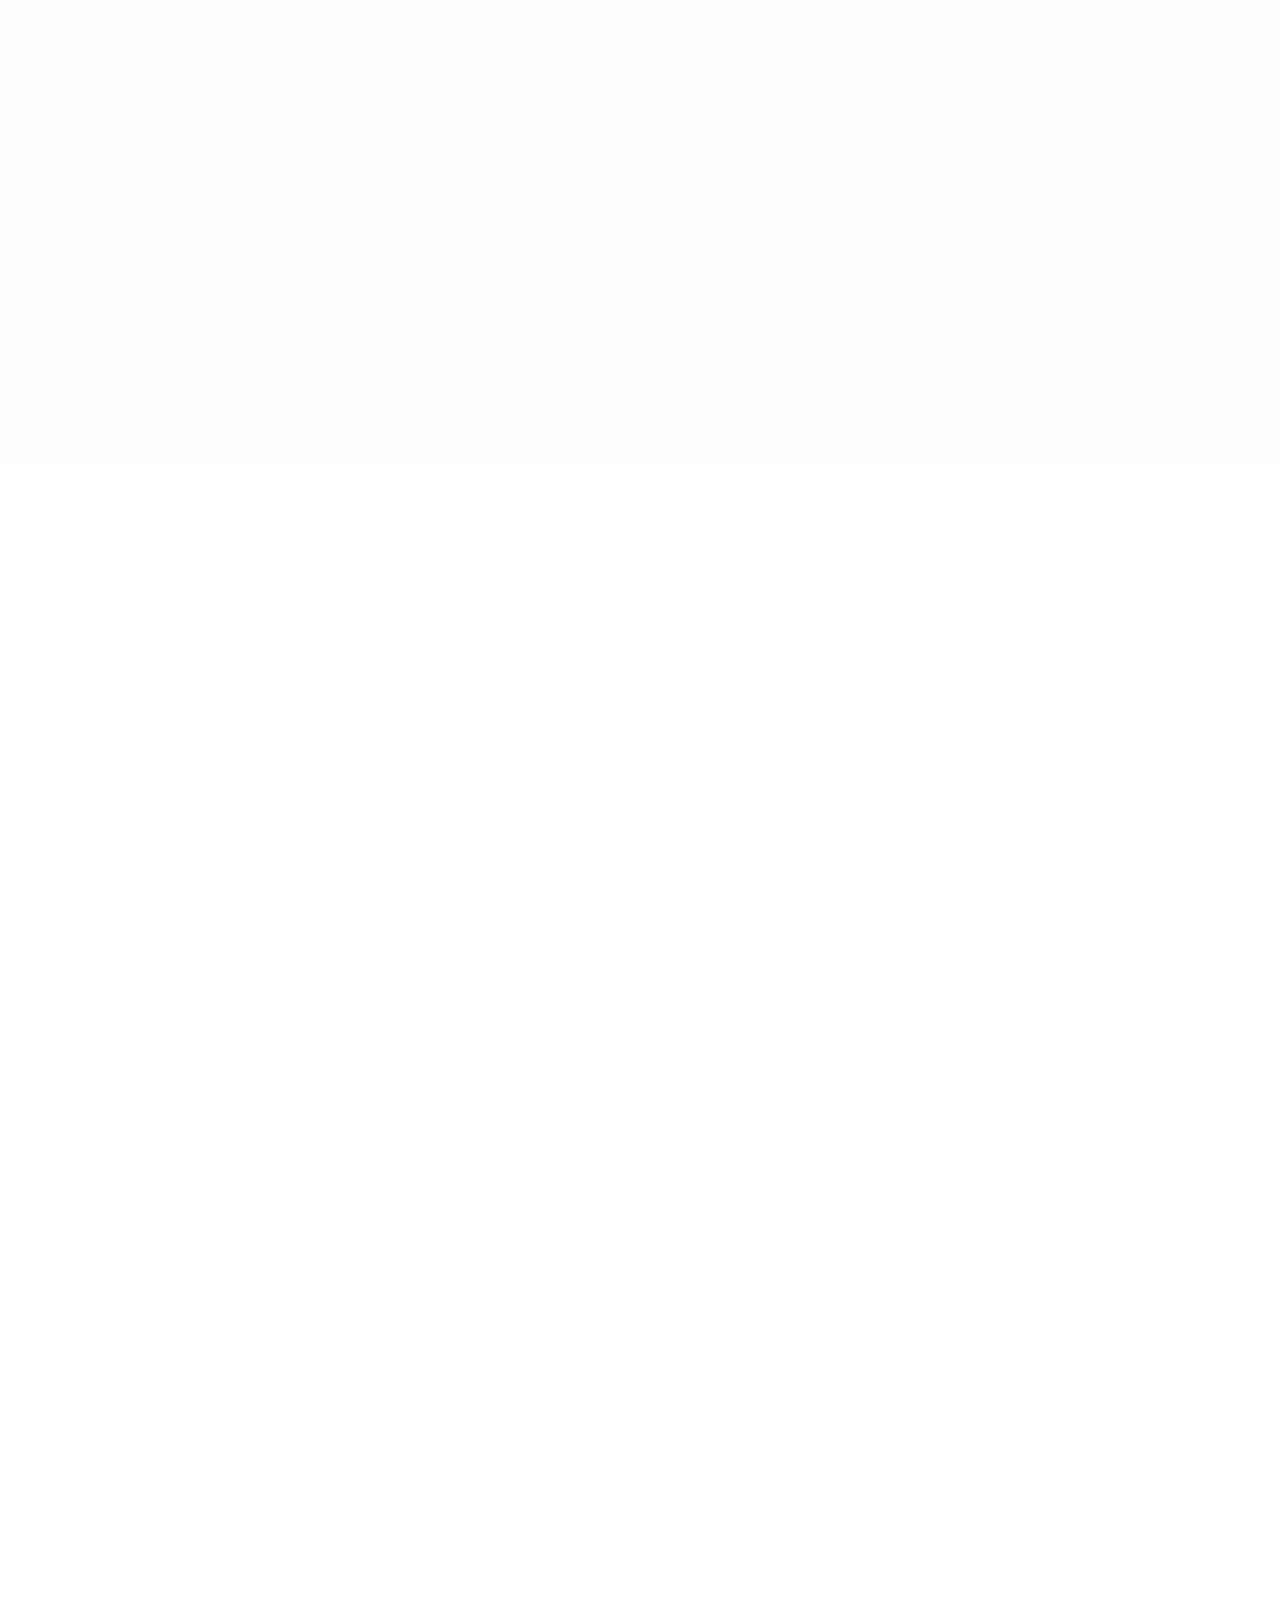
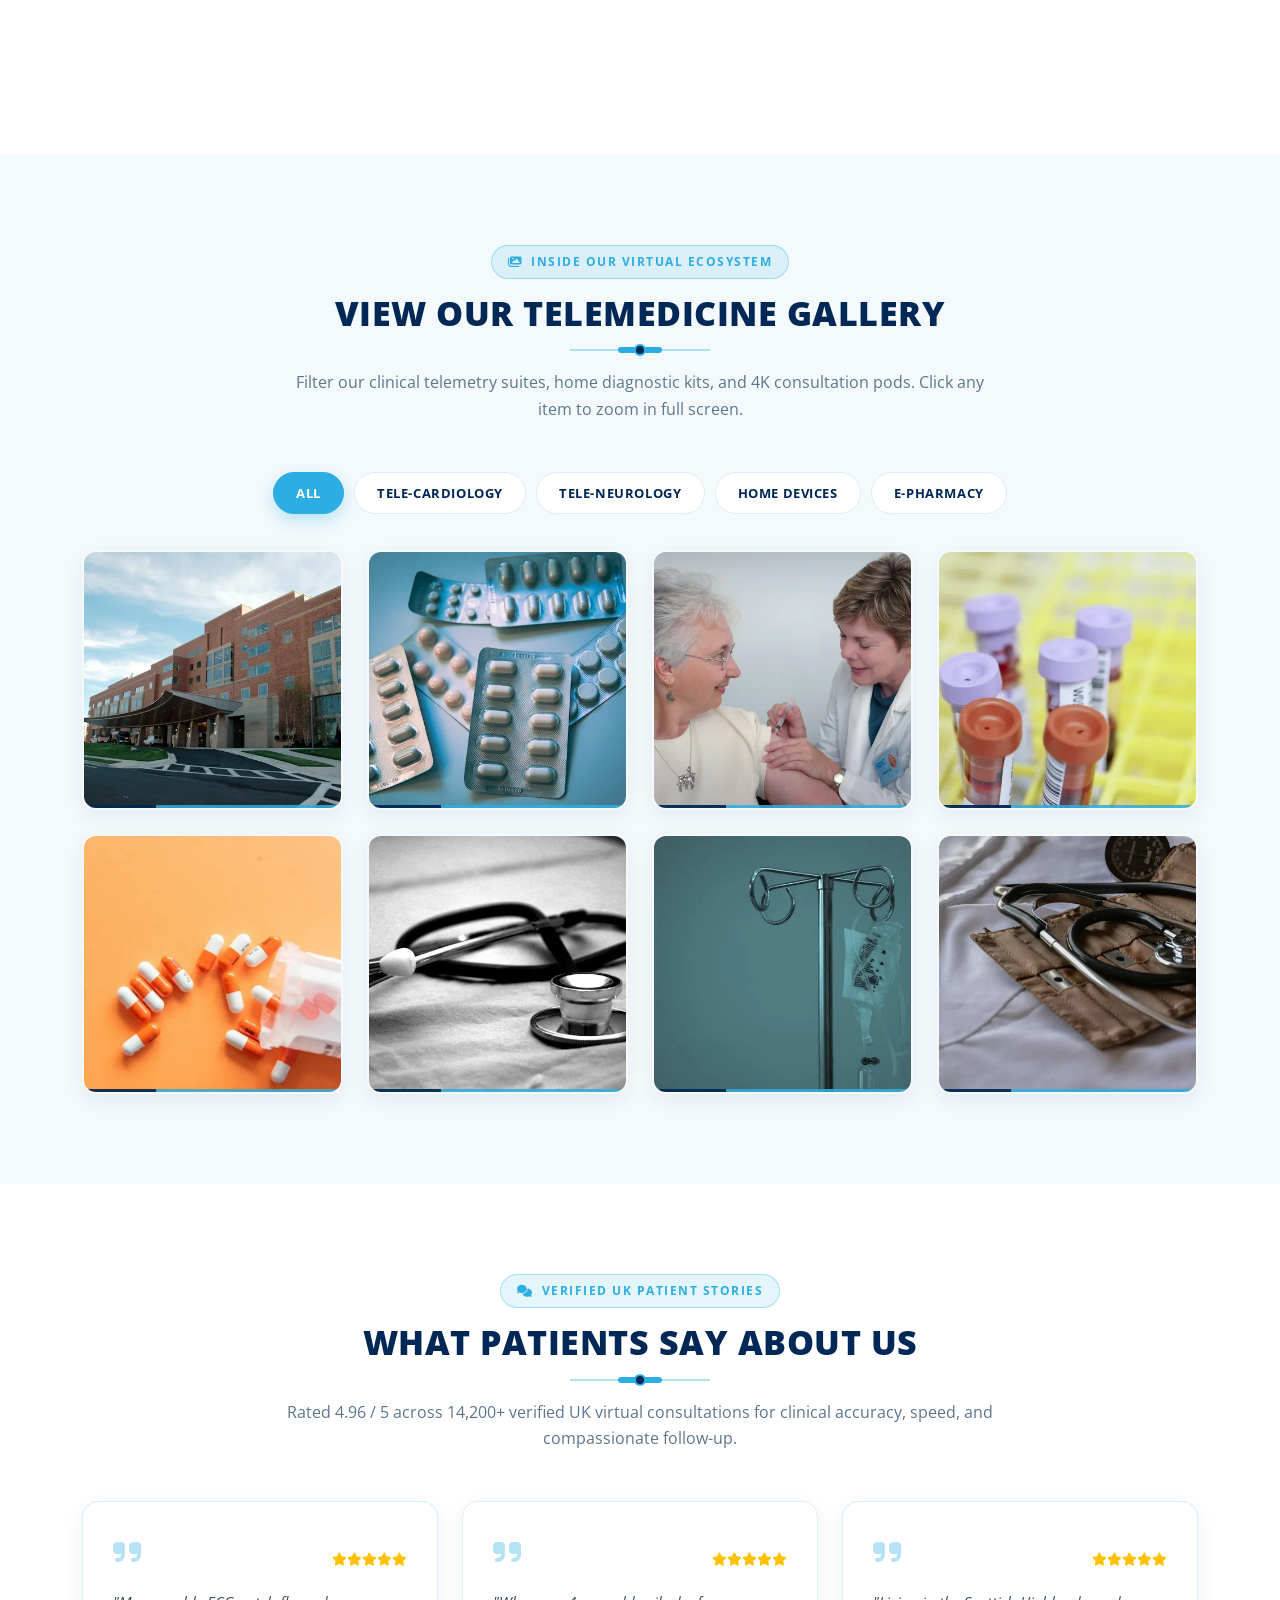
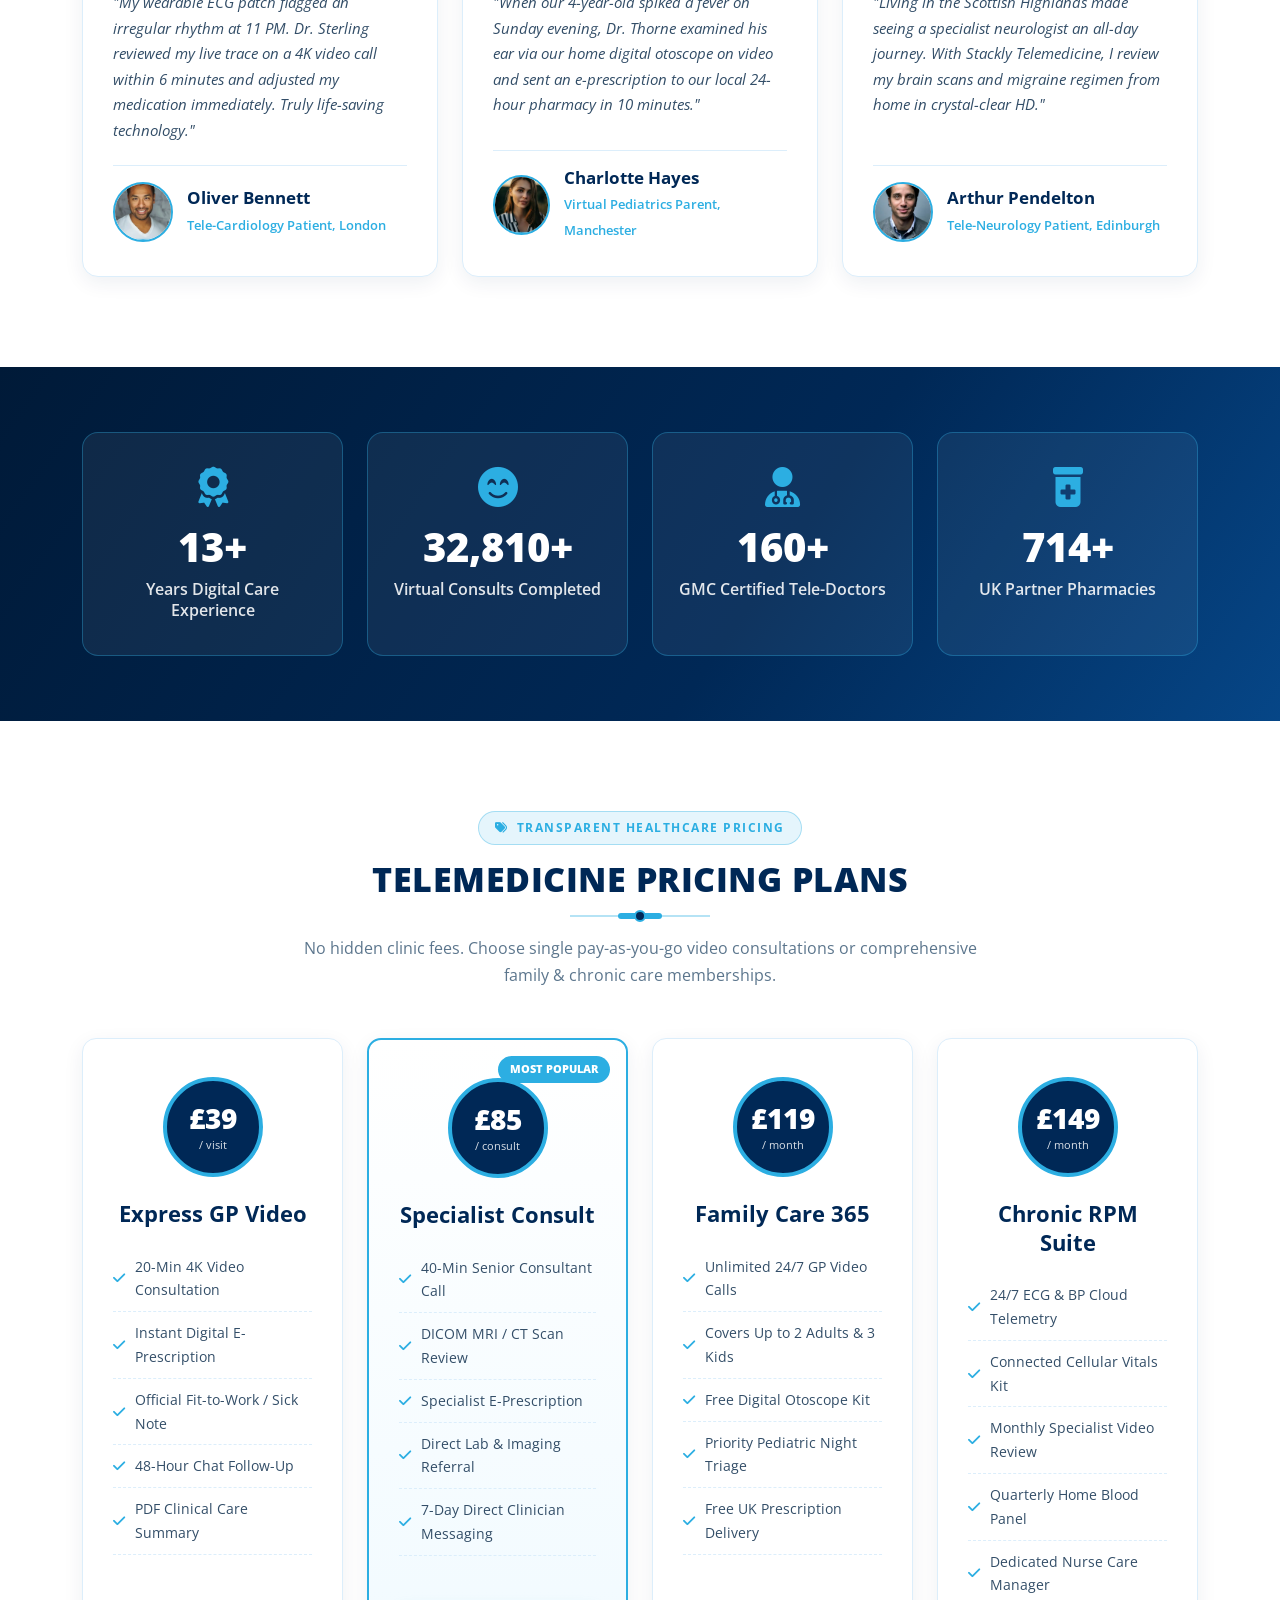
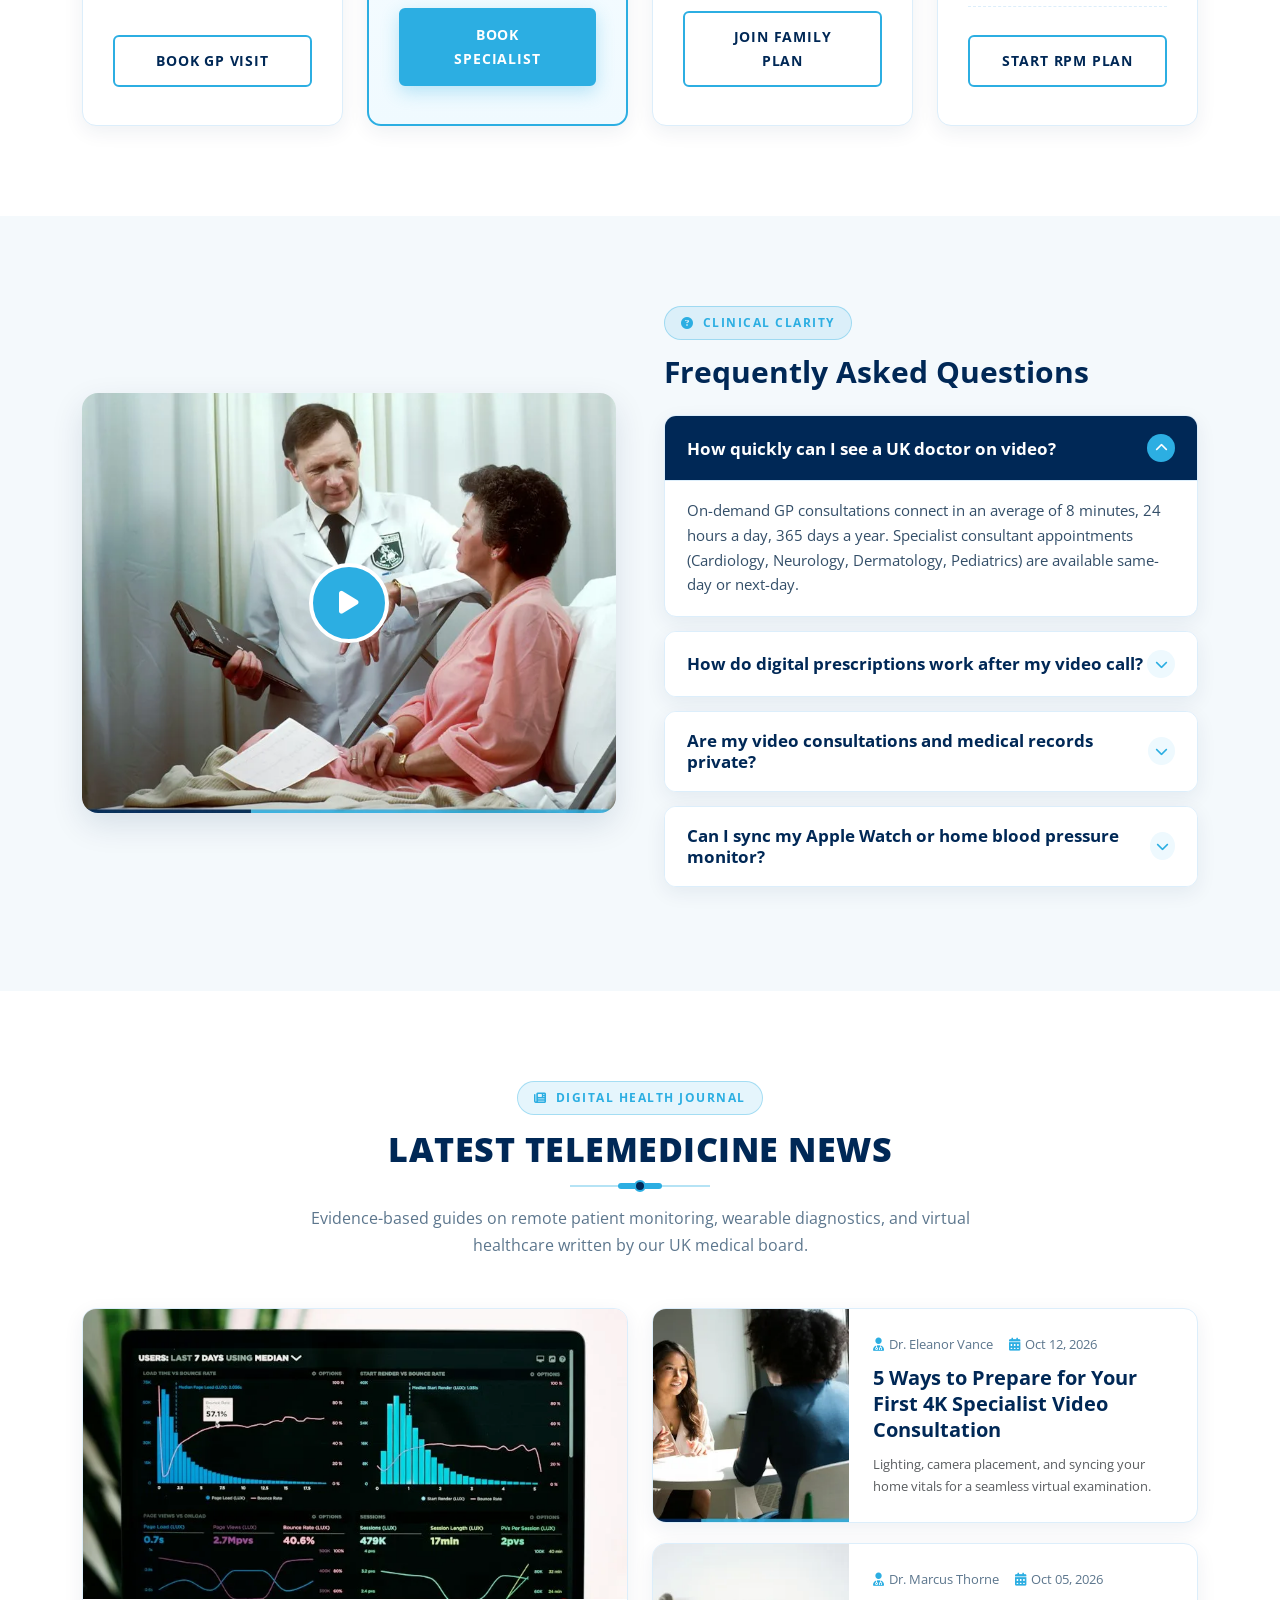
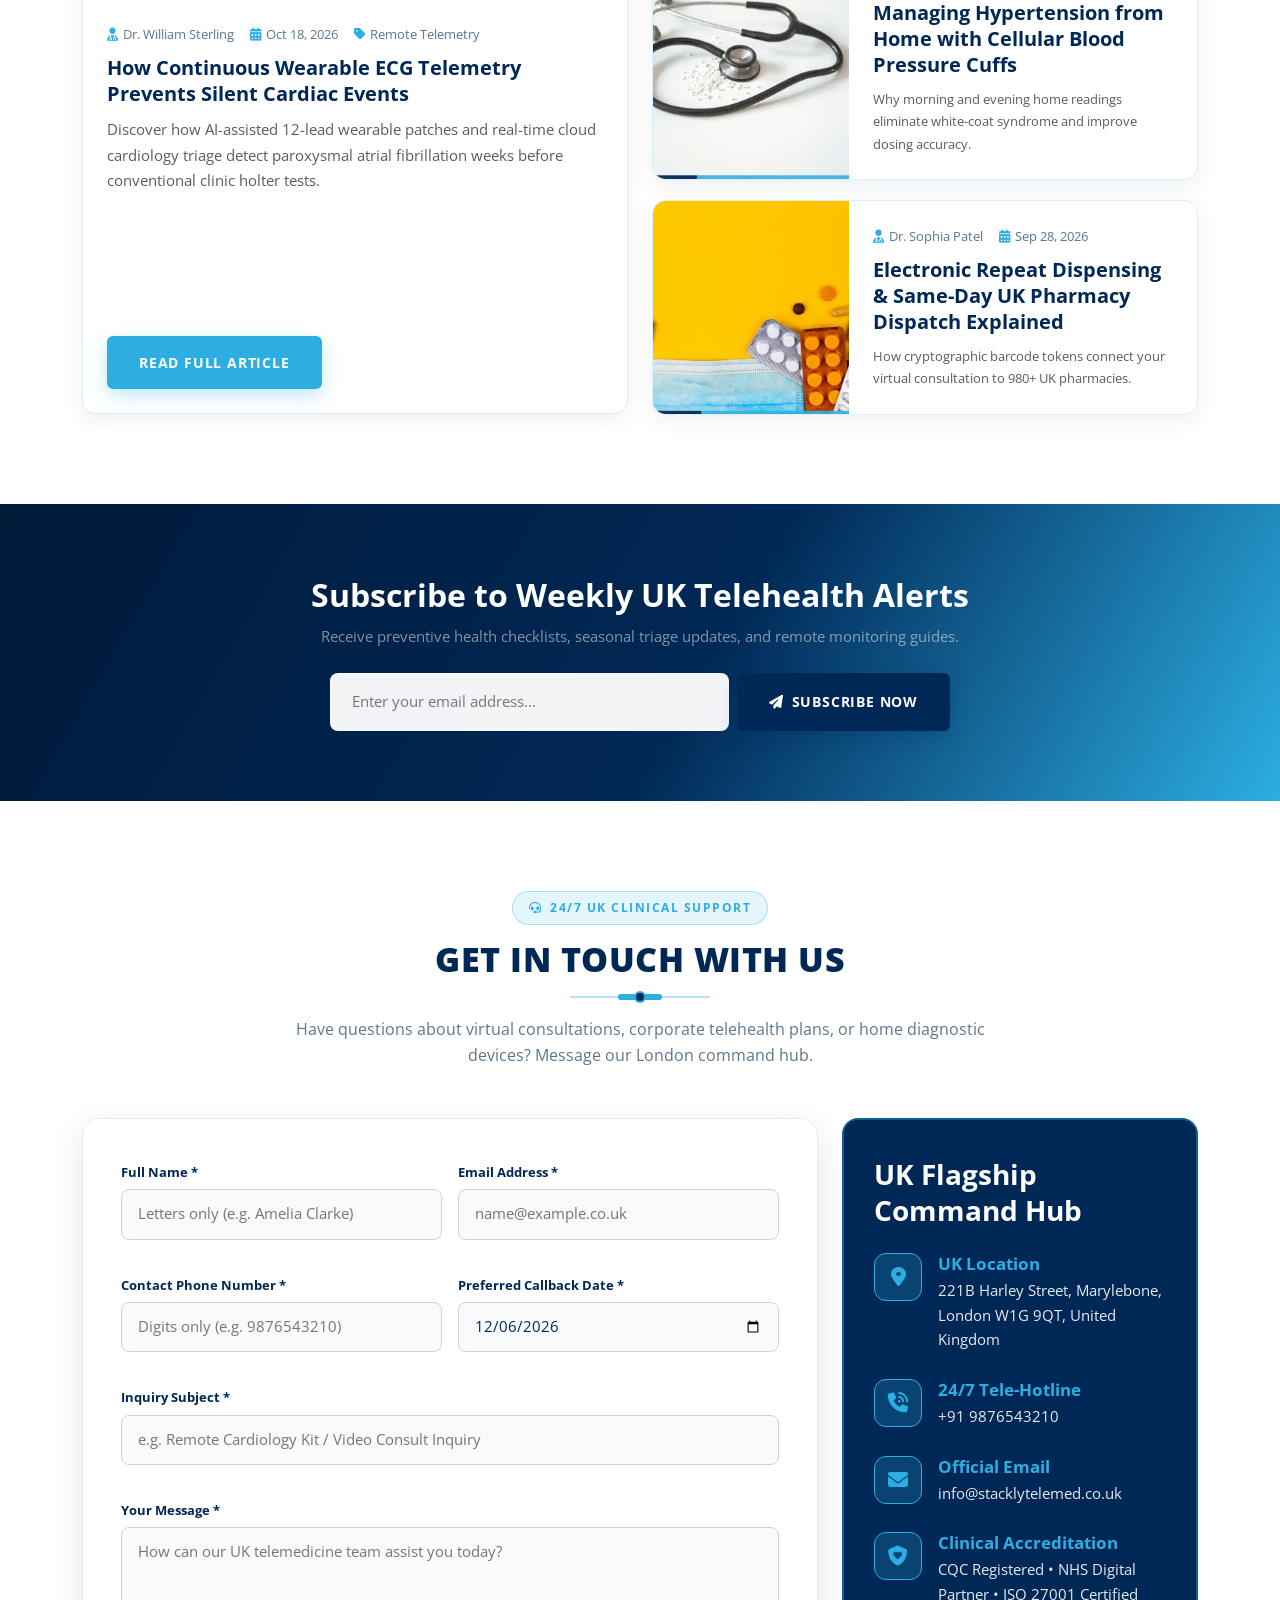
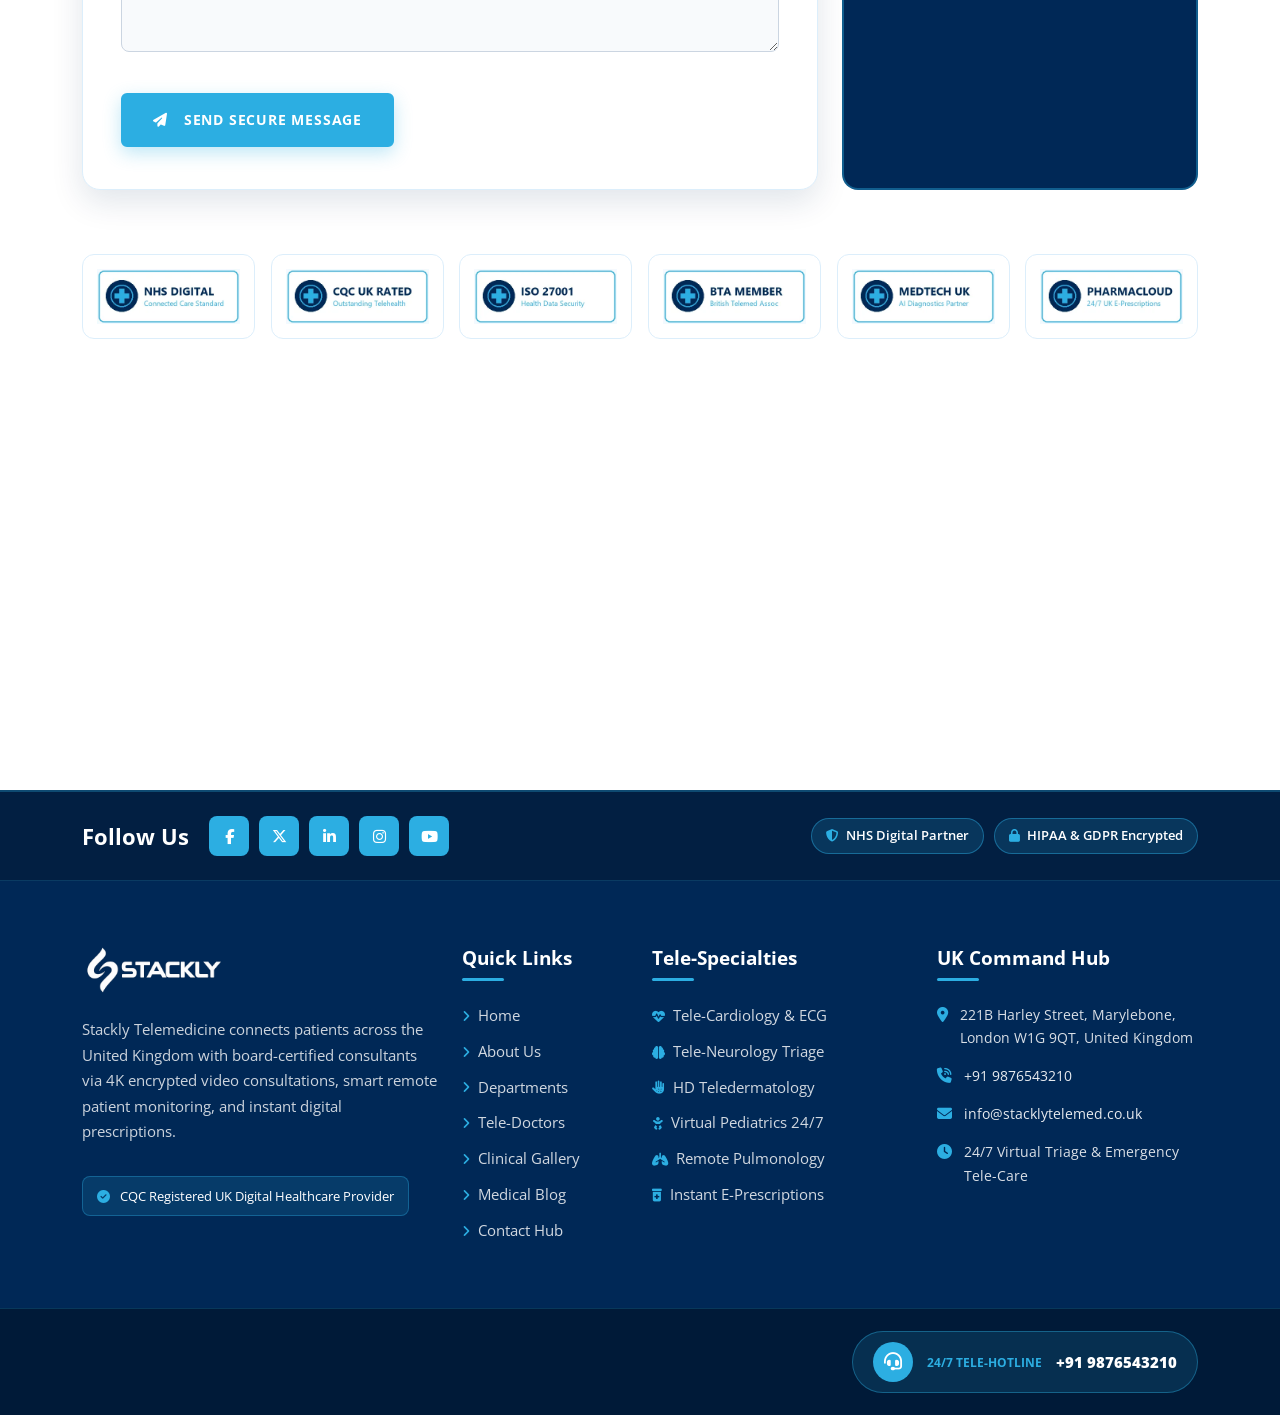
==== commit 27c1994f: "refactor: animations added" ====
--- a/index.html
+++ b/index.html
@@ -63,10 +63,16 @@
       <div class="tm-preloader-glow tm-glow-1"></div>
       <div class="tm-preloader-glow tm-glow-2"></div>
       <div class="tm-preloader-floating-icons" aria-hidden="true">
-        <span class="tm-float-icon i-1"><i class="fa-solid fa-stethoscope"></i></span>
+        <span class="tm-float-icon i-1"
+          ><i class="fa-solid fa-stethoscope"></i
+        ></span>
         <span class="tm-float-icon i-2"><i class="fa-solid fa-dna"></i></span>
-        <span class="tm-float-icon i-3"><i class="fa-solid fa-user-doctor"></i></span>
-        <span class="tm-float-icon i-4"><i class="fa-solid fa-shield-heart"></i></span>
+        <span class="tm-float-icon i-3"
+          ><i class="fa-solid fa-user-doctor"></i
+        ></span>
+        <span class="tm-float-icon i-4"
+          ><i class="fa-solid fa-shield-heart"></i
+        ></span>
       </div>
 
       <div class="tm-preloader-card">
@@ -111,9 +117,7 @@
 
         <!-- Brand Title & Subtitle -->
         <div class="tm-preloader-brand">
-          <h2 class="tm-preloader-title">
-            STACKLY <span>TELEMEDICINE</span>
-          </h2>
+          <h2 class="tm-preloader-title">STACKLY <span>TELEMEDICINE</span></h2>
           <p class="tm-preloader-subtitle">
             24/7 UK Virtual Hospital &amp; Remote Specialist Triage
           </p>
@@ -141,10 +145,7 @@
                 <stop offset="100%" stop-color="#10b981" stop-opacity="1" />
               </linearGradient>
             </defs>
-            <path
-              class="tm-ecg-grid-line"
-              d="M0,35 L500,35"
-            />
+            <path class="tm-ecg-grid-line" d="M0,35 L500,35" />
             <path
               class="tm-ecg-path"
               d="M 0,35 L 55,35 L 68,26 L 80,35 L 98,35 L 106,46 L 118,8 L 130,62 L 142,28 L 154,35 L 215,35 L 228,26 L 240,35 L 258,35 L 266,46 L 278,6 L 290,64 L 302,28 L 314,35 L 375,35 L 388,26 L 400,35 L 418,35 L 426,46 L 438,8 L 450,62 L 462,28 L 474,35 L 500,35"
@@ -195,6 +196,7 @@
              SECTION 1: Hero Banner with Rotating Specialties & Floating Shapes
              ================================================================== -->
       <section
+        data-reveal="fade-up"
         class="hero"
         id="home"
         style="
@@ -286,7 +288,7 @@
       <!-- ==================================================================
              SECTION 2: Core Telemedicine Highlights (3 Icon Boxes Style1)
              ================================================================== -->
-      <section class="tm-section-pad" id="highlights">
+      <section data-reveal="fade-up" class="tm-section-pad" id="highlights">
         <div class="container">
           <div class="row g-4">
             <div class="col-lg-4 col-md-6">
@@ -348,7 +350,11 @@
       <!-- ==================================================================
              SECTION 3: Who We Are & Virtual Clinic Schedule (Reference UI)
              ================================================================== -->
-      <section class="tm-section-pad tm-gray-bg" id="about">
+      <section
+        data-reveal="fade-up"
+        class="tm-section-pad tm-gray-bg"
+        id="about"
+      >
         <div class="container">
           <div class="tm-section-heading text-center">
             <span class="tm-section-badge"
@@ -470,7 +476,7 @@
       <!-- ==================================================================
              SECTION 4: 4-Step How Telemedicine Works Journey
              ================================================================== -->
-      <section class="tm-section-pad" id="how-it-works">
+      <section data-reveal="fade-up" class="tm-section-pad" id="how-it-works">
         <div class="container">
           <div class="tm-section-heading text-center">
             <span class="tm-section-badge"
@@ -564,7 +570,11 @@
       <!-- ==================================================================
              SECTION 5: Our Telemedicine Departments (6 Interactive Tabs)
              ================================================================== -->
-      <section class="tm-section-pad tm-gray-bg" id="department">
+      <section
+        data-reveal="fade-up"
+        class="tm-section-pad tm-gray-bg"
+        id="department"
+      >
         <div class="container">
           <div class="tm-section-heading text-center">
             <span class="tm-section-badge"
@@ -910,7 +920,11 @@
       <!-- ==================================================================
              SECTION 6: Smart Remote Patient Monitoring (RPM) & Wearables
              ================================================================== -->
-      <section class="tm-section-pad tm-dark-bg" id="rpm-wearables">
+      <section
+        data-reveal="fade-up"
+        class="tm-section-pad tm-dark-bg"
+        id="rpm-wearables"
+      >
         <div class="container">
           <div class="row g-5 align-items-center">
             <div class="col-lg-6">
@@ -987,7 +1001,7 @@
       <!-- ==================================================================
              SECTION 7: Make a Virtual Appointment (Validated Form)
              ================================================================== -->
-      <section class="tm-section-pad" id="appointment">
+      <section data-reveal="fade-up" class="tm-section-pad" id="appointment">
         <div class="container">
           <div class="row g-5 align-items-center">
             <div class="col-lg-6">
@@ -1207,7 +1221,11 @@
       <!-- ==================================================================
              SECTION 8: Our Experienced Tele-Doctors (Reference UI)
              ================================================================== -->
-      <section class="tm-section-pad tm-gray-bg" id="doctor">
+      <section
+        data-reveal="fade-up"
+        class="tm-section-pad tm-gray-bg"
+        id="doctor"
+      >
         <div class="container">
           <div class="tm-section-heading text-center">
             <span class="tm-section-badge"
@@ -1505,7 +1523,7 @@
       <!-- ==================================================================
              SECTION 9: Interactive Before & After Recovery Gallery (Reference UI)
              ================================================================== -->
-      <section class="tm-section-pad" id="before-after">
+      <section data-reveal="fade-up" class="tm-section-pad" id="before-after">
         <div class="container">
           <div class="tm-section-heading text-center">
             <span class="tm-section-badge"
@@ -1605,7 +1623,11 @@
       <!-- ==================================================================
              SECTION 10: Filterable Telemedicine Gallery (Reference UI)
              ================================================================== -->
-      <section class="tm-section-pad tm-gray-bg" id="gallery">
+      <section
+        data-reveal="fade-up"
+        class="tm-section-pad tm-gray-bg"
+        id="gallery"
+      >
         <div class="container">
           <div class="tm-section-heading text-center">
             <span class="tm-section-badge"
@@ -1827,7 +1849,7 @@
       <!-- ==================================================================
              SECTION 11: Patient Testimonials (Reference UI)
              ================================================================== -->
-      <section class="tm-section-pad" id="testimonials">
+      <section data-reveal="fade-up" class="tm-section-pad" id="testimonials">
         <div class="container">
           <div class="tm-section-heading text-center">
             <span class="tm-section-badge"
@@ -1960,7 +1982,11 @@
       <!-- ==================================================================
              SECTION 12: Telemedicine Fun Fact Counters (Reference UI)
              ================================================================== -->
-      <section class="tm-section-pad-sm tm-fun-fact-wrap" id="fun-facts">
+      <section
+        data-reveal="fade-up"
+        class="tm-section-pad-sm tm-fun-fact-wrap"
+        id="fun-facts"
+      >
         <div class="container">
           <div class="row g-4">
             <div class="col-lg-3 col-md-6">
@@ -2004,7 +2030,7 @@
       <!-- ==================================================================
              SECTION 13: Transparent Pricing Plans (Reference UI)
              ================================================================== -->
-      <section class="tm-section-pad" id="price">
+      <section data-reveal="fade-up" class="tm-section-pad" id="price">
         <div class="container">
           <div class="tm-section-heading text-center">
             <span class="tm-section-badge"
@@ -2167,7 +2193,7 @@
       <!-- ==================================================================
              SECTION 14: Virtual Care Video Tour & FAQ Accordion (Reference UI)
              ================================================================== -->
-      <section class="tm-section-pad tm-gray-bg" id="faq">
+      <section data-reveal="fade-up" class="tm-section-pad tm-gray-bg" id="faq">
         <div class="container">
           <div class="row g-5 align-items-center">
             <div class="col-lg-6">
@@ -2262,7 +2288,7 @@
       <!-- ==================================================================
              SECTION 15: Latest Telehealth News & Medical Blog (Reference UI)
              ================================================================== -->
-      <section class="tm-section-pad" id="blog">
+      <section data-reveal="fade-up" class="tm-section-pad" id="blog">
         <div class="container">
           <div class="tm-section-heading text-center">
             <span class="tm-section-badge"
@@ -2431,7 +2457,7 @@
       <!-- ==================================================================
              SECTION 16: Newsletter, Get In Touch Contact, UK Map & Partners
              ================================================================== -->
-      <section id="contact">
+      <section data-reveal="fade-up" id="contact">
         <!-- Newsletter Banner -->
         <div class="tm-newsletter">
           <div class="container text-center">
--- a/assets/css/styles.css
+++ b/assets/css/styles.css
@@ -3110,3 +3110,140 @@
     display: none;
   }
 }
+
+/* ==========================================================================
+   32. Scroll Reveal Animations (Home Page & All Sub-Pages)
+   ========================================================================== */
+main,
+section {
+  overflow-x: clip;
+}
+
+:where(.tm-section-reveal):not(.is-section-revealed) {
+  opacity: 0.01;
+  transform: translate3d(0, 22px, 0);
+}
+
+:where(.tm-section-reveal) {
+  transition:
+    opacity 0.7s cubic-bezier(0.22, 1, 0.36, 1),
+    transform 0.7s cubic-bezier(0.22, 1, 0.36, 1);
+}
+
+:where(.tm-section-reveal.is-section-revealed) {
+  opacity: 1;
+  transform: none;
+}
+
+:where(.tm-reveal):not(.is-reveal-complete) {
+  opacity: 0;
+  will-change: opacity, transform;
+  transition:
+    opacity 0.78s cubic-bezier(0.22, 1, 0.36, 1),
+    transform 0.78s cubic-bezier(0.22, 1, 0.36, 1);
+  transition-delay: var(--tm-reveal-delay, 0ms);
+}
+
+:where(.tm-reveal[data-reveal="fade-up"], .tm-reveal:not([data-reveal])):not(
+    .is-revealed
+  ):not(.is-reveal-complete) {
+  transform: translate3d(0, 40px, 0);
+}
+
+:where(.tm-reveal[data-reveal="fade-down"]):not(.is-revealed):not(
+    .is-reveal-complete
+  ) {
+  transform: translate3d(0, -36px, 0);
+}
+
+:where(.tm-reveal[data-reveal="fade-left"]):not(.is-revealed):not(
+    .is-reveal-complete
+  ) {
+  transform: translate3d(44px, 0, 0);
+}
+
+:where(.tm-reveal[data-reveal="fade-right"]):not(.is-revealed):not(
+    .is-reveal-complete
+  ) {
+  transform: translate3d(-44px, 0, 0);
+}
+
+:where(.tm-reveal[data-reveal="zoom-in"]):not(.is-revealed):not(
+    .is-reveal-complete
+  ) {
+  transform: scale(0.92) translate3d(0, 26px, 0);
+}
+
+:where(.tm-reveal[data-reveal="zoom-out"]):not(.is-revealed):not(
+    .is-reveal-complete
+  ) {
+  transform: scale(1.06) translate3d(0, 20px, 0);
+}
+
+:where(.tm-reveal[data-reveal="flip-up"]):not(.is-revealed):not(
+    .is-reveal-complete
+  ) {
+  transform: perspective(1000px) rotateX(12deg) translate3d(0, 32px, 0);
+}
+
+:where(.tm-reveal.is-revealed):not(.is-reveal-complete) {
+  opacity: 1;
+  transform: translate3d(0, 0, 0) scale(1) rotateX(0deg);
+}
+
+/* Section Separator Line Expansion on Reveal */
+.tm-section-heading.tm-reveal:not(.is-revealed) .tm-section-seperator {
+  transform: scaleX(0.35);
+  opacity: 0;
+  transition:
+    transform 0.75s cubic-bezier(0.22, 1, 0.36, 1) 0.18s,
+    opacity 0.75s ease 0.18s;
+}
+
+.tm-section-heading.tm-reveal.is-revealed .tm-section-seperator {
+  transform: scaleX(1);
+  opacity: 1;
+  transition:
+    transform 0.75s cubic-bezier(0.22, 1, 0.36, 1) 0.18s,
+    opacity 0.75s ease 0.18s;
+}
+
+/* Governance Progress Bar Smooth Width Animation on Reveal */
+.governance-progress-fill {
+  transition: width 1.25s cubic-bezier(0.22, 1, 0.36, 1);
+}
+
+/* Filter Grid Item Re-Trigger Animation */
+@keyframes tmFilterReveal {
+  0% {
+    opacity: 0;
+    transform: scale(0.94) translate3d(0, 18px, 0);
+  }
+  100% {
+    opacity: 1;
+    transform: scale(1) translate3d(0, 0, 0);
+  }
+}
+
+.tm-filter-animating {
+  animation: tmFilterReveal 0.45s cubic-bezier(0.22, 1, 0.36, 1) both;
+}
+
+@media (max-width: 767.98px) {
+  :where(
+      .tm-reveal[data-reveal="fade-left"],
+      .tm-reveal[data-reveal="fade-right"]
+    ):not(.is-revealed):not(.is-reveal-complete) {
+    transform: translate3d(0, 32px, 0);
+  }
+}
+
+@media (prefers-reduced-motion: reduce) {
+  .tm-section-reveal,
+  .tm-reveal {
+    opacity: 1 !important;
+    transform: none !important;
+    transition: none !important;
+    will-change: auto !important;
+  }
+}
